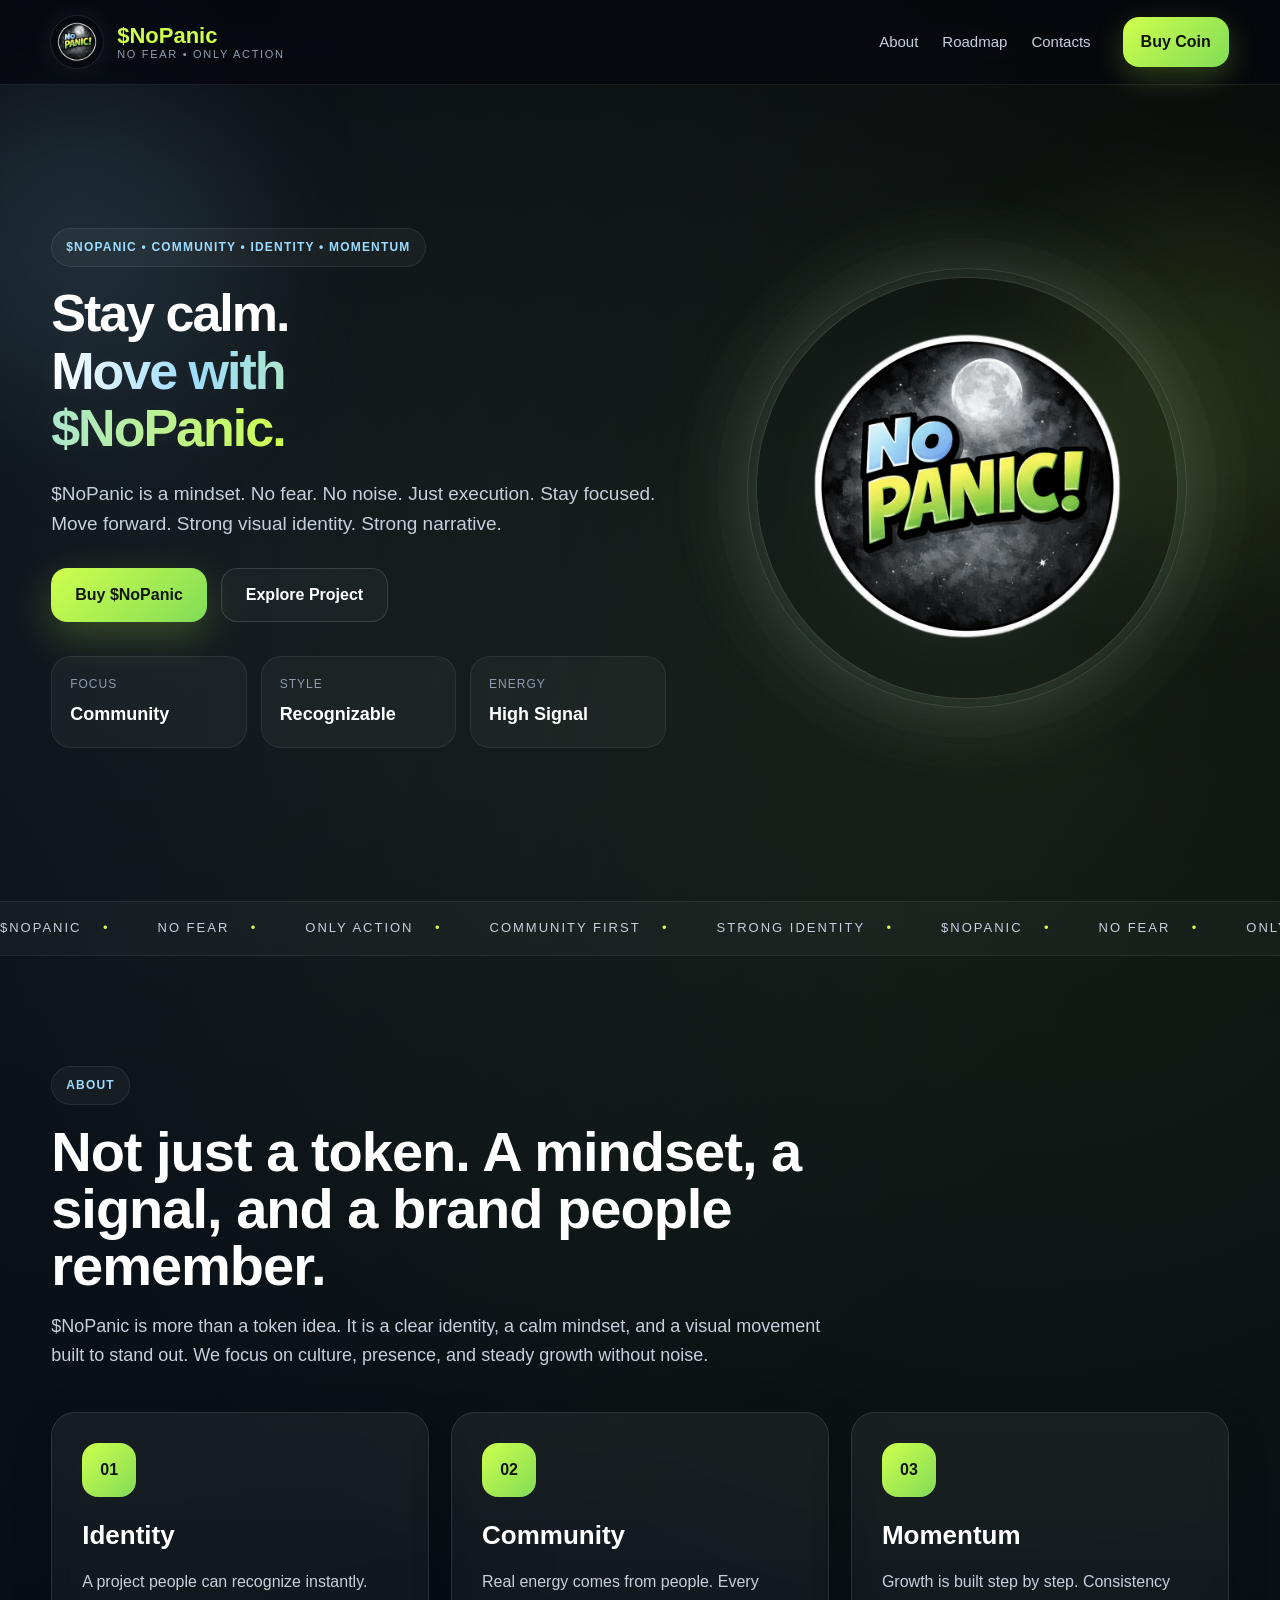
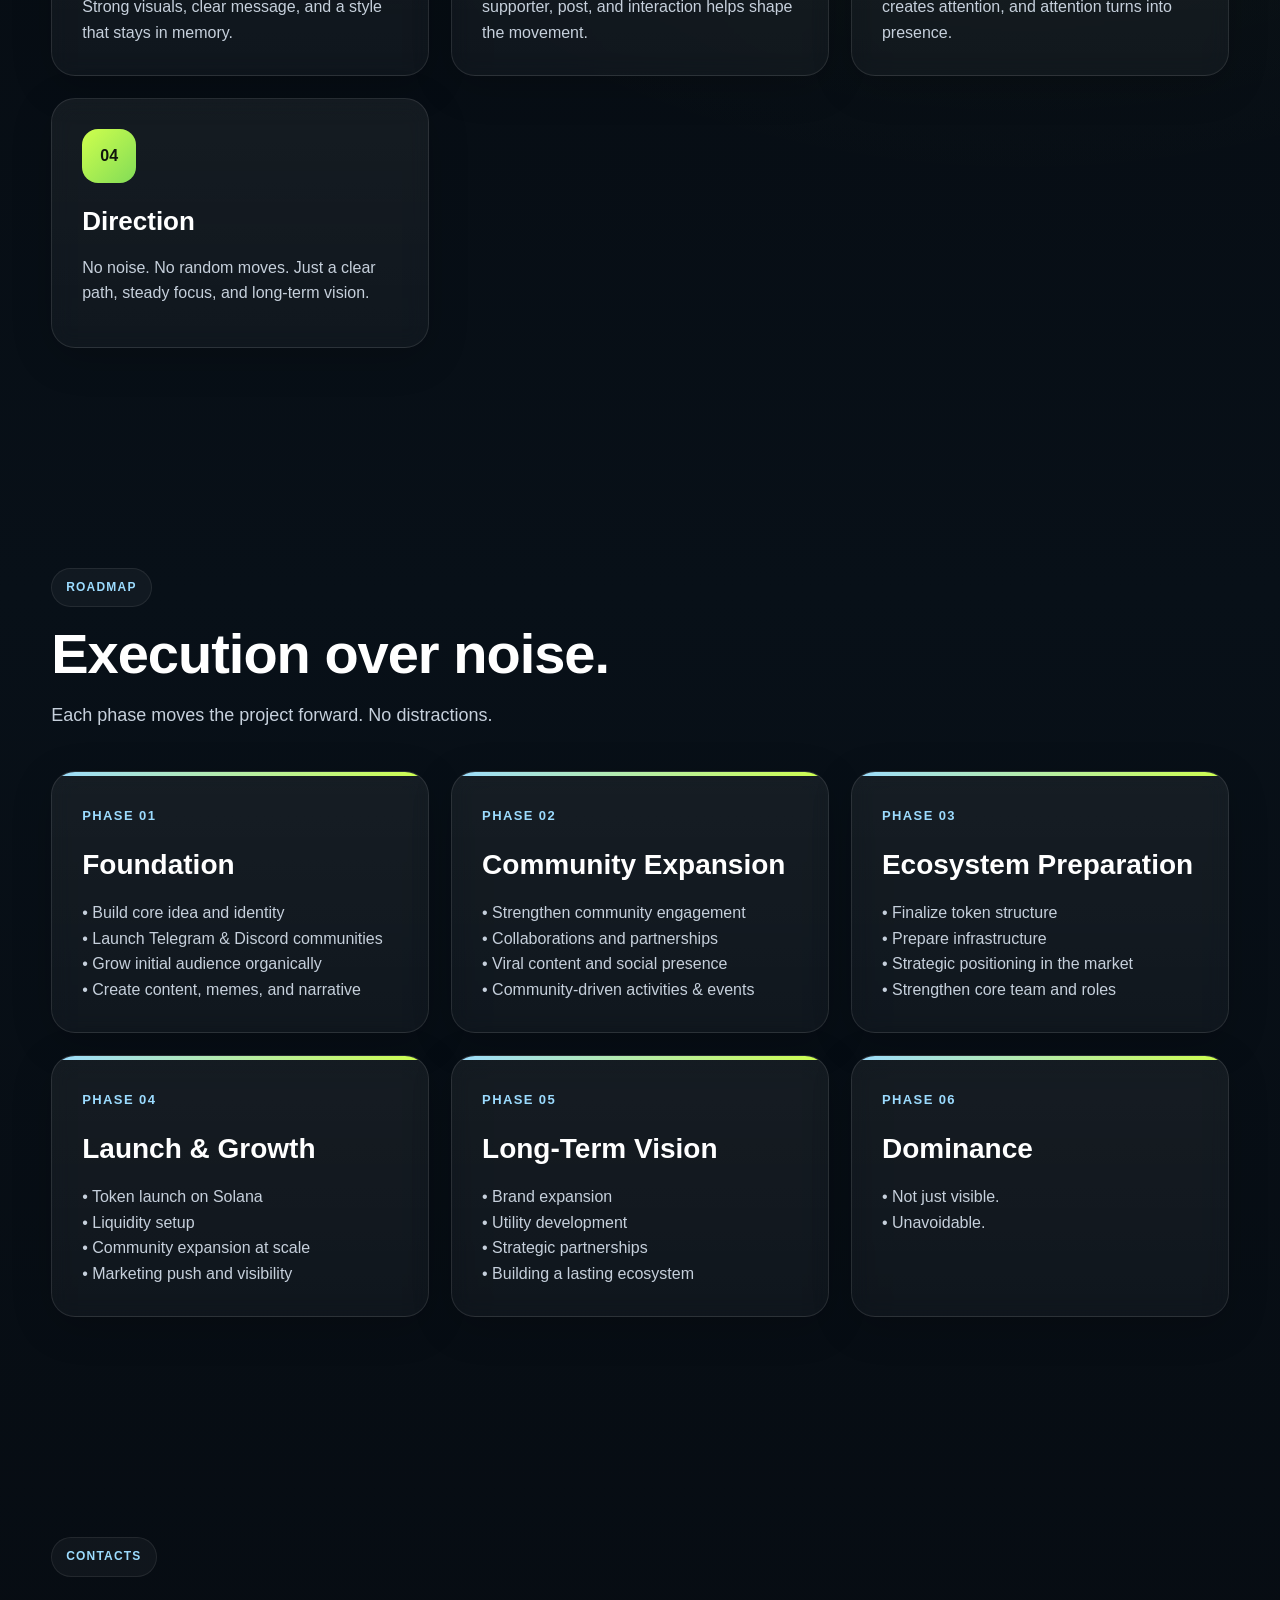
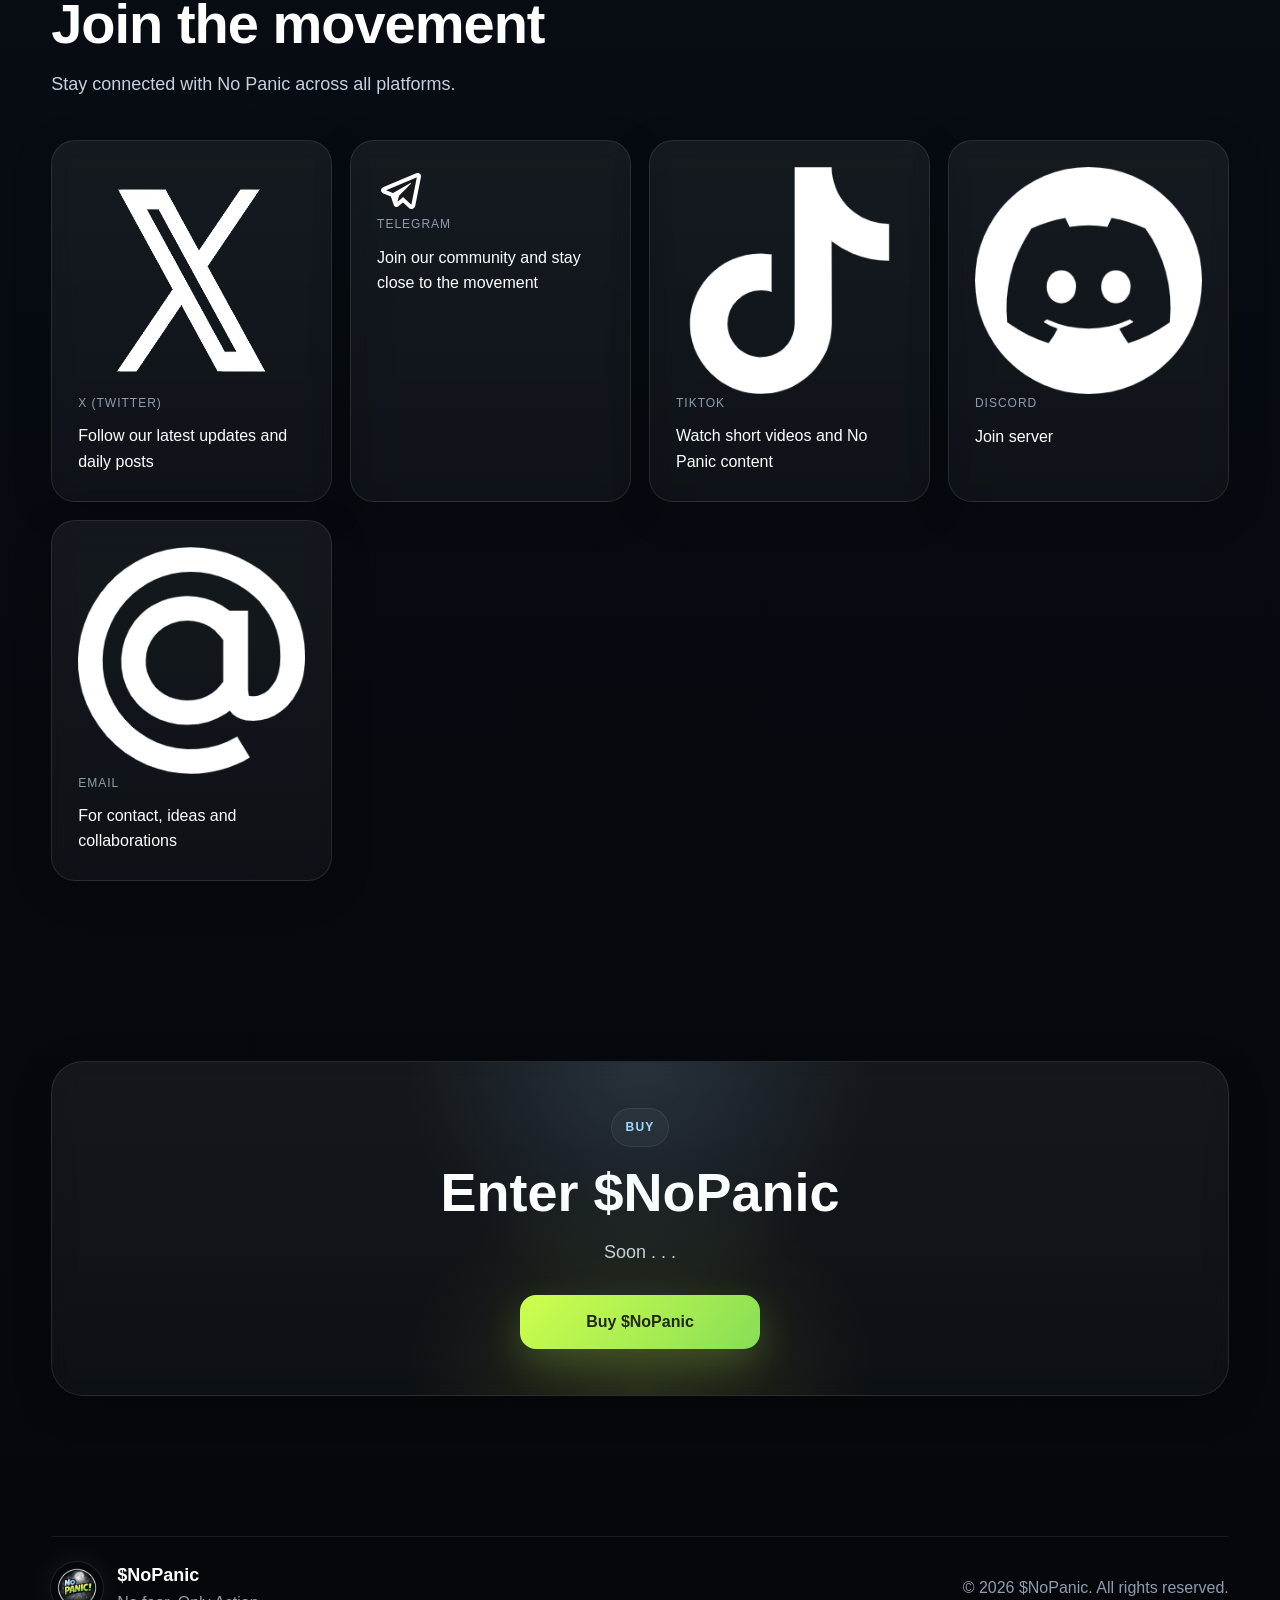
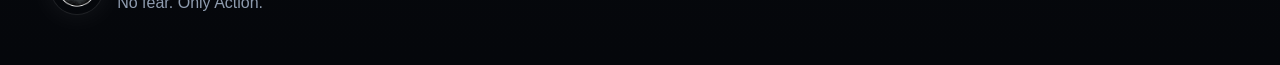
==== index.html @ 7aab335c "Refactor HTML structure and improve formatting" ====
<!doctype html>
<html lang="en">
<head>
    <meta charset="UTF-8" />
    <meta name="viewport" content="width=device-width, initial-scale=1.0" />
    <title>$NoPanic Token</title>
    <link rel="icon" type="image/png" sizes="32x32" href="favicon.png">
    <link rel="stylesheet" href="style.css" />

    <!-- Google tag (gtag.js) -->
<script async src="https://www.googletagmanager.com/gtag/js?id=G-HFJ2ZRGM67"></script>

<script>
    window.dataLayer = window.dataLayer || [];
    function gtag(){dataLayer.push(arguments);}
    gtag('js', new Date());

    gtag('config', 'G-HFJ2ZRGM67');
</script>
    
</head>
<body>
    <div class="bg-orb orb-1"></div>
    <div class="bg-orb orb-2"></div>
    <div class="bg-grid"></div>

    <header class="header">
    <div class="container nav">
        <a href="#" class="brand">
        <img src="logo.png" alt="$NoPanic logo" class="brand-logo" />
        <div class="brand-text">
            <span class="brand-name">$NoPanic</span>
            <span class="brand-sub">NO FEAR • ONLY ACTION</span>
        </div>
        </a>

        <nav class="menu">
        <a href="#about">About</a>
        <!-- <a href="#why">Why</a> -->
        <a href="#roadmap">Roadmap</a>
        <a href="#contacts">Contacts</a>
        </nav>

        <a href="#buy" class="nav-cta">Buy Coin</a>

        <button class="menu-toggle" aria-label="Open menu" id="menuToggle">
        <span></span>
        <span></span>
        </button>
    </div>

    <div class="mobile-menu" id="mobileMenu">
        <a href="#about">About</a>
        <!-- <a href="#why">Why</a> -->
        <a href="#roadmap">Roadmap</a>
        <!-- <a href="#faq">FAQ</a> -->
        <a href="#contacts">Contacts</a>
        <a href="#buy" class="nav-cta mobile-cta">Buy Coin</a>
    </div>
    </header>

    <main>
        <section class="hero">
            <div class="container hero-grid">
            <div class="hero-copy">
                <div class="eyebrow">
                $NoPanic • Community • Identity • Momentum
                </div>

                <h1>
                Stay calm.<br />
                <span
                    >Move with<br />
                    $NoPanic.</span
                >
                </h1>

                <p class="hero-text">
                $NoPanic is a mindset. No fear. No noise. Just execution. Stay
                focused. Move forward. Strong visual identity. Strong narrative.
                </p>

                <div class="hero-actions">
                <a href="#buy" class="btn btn-primary">Buy $NoPanic</a>
                <a href="#about" class="btn btn-secondary">Explore Project</a>
                </div>

                <div class="hero-stats">
                <div class="stat-card">
                    <span class="stat-label">Focus</span>
                    <strong>Community</strong>
                </div>
                <div class="stat-card">
                    <span class="stat-label">Style</span>
                    <strong>Recognizable</strong>
                </div>
                <div class="stat-card">
                    <span class="stat-label">Energy</span>
                    <strong>High Signal</strong>
                </div>
                </div>
            </div>

            <div class="hero-visual">
                <div class="hero-logo-ring"></div>
                <div class="hero-logo-glow"></div>
                <img src="logo.png" alt="$NoPanic logo" class="hero-logo" />
            </div>
            </div>
        </section>

        <section class="ticker-wrap">
            <div class="ticker">
            <span>$NoPanic</span>
            <span>NO FEAR</span>
            <span>ONLY ACTION</span>
            <span>COMMUNITY FIRST</span>
            <span>STRONG IDENTITY</span>
            <span>$NoPanic</span>
            <span>NO FEAR</span>
            <span>ONLY ACTION</span>
            </div>
        </section>

        <section id="about" class="section">
            <div class="container">
            <div class="section-head">
                <span class="section-tag">ABOUT</span>
                <h2>
                Not just a token. A mindset, a signal, and a brand people remember.
                </h2>
                <p>
                $NoPanic is more than a token idea. It is a clear identity, a calm
                mindset, and a visual movement built to stand out. We focus on culture,
                presence, and steady growth without noise.
                </p>
            </div>

            <div class="about-grid">
                <article class="glass-card feature-card">
                <div class="feature-icon">01</div>
                <h3>Identity</h3>
                <p>
                    A project people can recognize instantly. Strong visuals, clear message,
                    and a style that stays in memory.
                </p>
                </article>

                <article class="glass-card feature-card">
                <div class="feature-icon">02</div>
                <h3>Community</h3>
                <p>
                    Real energy comes from people. Every supporter, post, and interaction
                    helps shape the movement.
                </p>
                </article>

                <article class="glass-card feature-card">
                <div class="feature-icon">03</div>
                <h3>Momentum</h3>
                <p>
                    Growth is built step by step. Consistency creates attention, and attention
                    turns into presence.
                </p>
                </article>

                <article class="glass-card feature-card">
                <div class="feature-icon">04</div>
                <h3>Direction</h3>
                <p>
                    No noise. No random moves. Just a clear path, steady focus, and long-term
                    vision.
                </p>
                </article>
            </div>
            </div>
        </section>

        <!-- <section id="why" class="section section-alt">
        <div class="container why-grid">
            <div class="why-copy">
            <span class="section-tag">WHY $NoPanic</span>
            <h2>Built for attention. Designed for growth.</h2>
            <p>
                The best projects feel alive. $NoPanic is built around that idea:
                visual pressure, cultural presence, simple message, strong recall.
            </p>

            <div class="why-list">
                <div class="why-item">
                <span class="why-bullet"></span>
                <div>
                    <h4>Clear visual language</h4>
                    <p>Your logo and colors already create a strong first impression.</p>
                </div>
                </div>

                <div class="why-item">
                <span class="why-bullet"></span>
                <div>
                    <h4>Easy to remember</h4>
                    <p>The name and message are simple, emotional, and highly reusable.</p>
                </div>
                </div>

                <div class="why-item">
                <span class="why-bullet"></span>
                <div>
                    <h4>Built around movement</h4>
                    <p>Content, memes, posts, and community action can all reinforce the same core idea.</p>
                </div>
                </div>
            </div>
            </div> -->

        <!-- <div class="why-panel glass-card">
            <div class="panel-line"></div>
            <h3>Core Message</h3>
            <p class="panel-quote">
                “When others panic, we build.”
            </p>

            <div class="mini-cards">
                <div class="mini-card">
                <span>Brand</span>
                <strong>Strong</strong>
                </div>
                <div class="mini-card">
                <span>Visuals</span>
                <strong>Memorable</strong>
                </div>
                <div class="mini-card">
                <span>Message</span>
                <strong>Simple</strong>
                </div>
                <div class="mini-card">
                <span>Audience</span>
                <strong>Community</strong>
                </div>
            </div>
            </div>
        </div>
        </section> -->

        <section id="roadmap" class="section">
            <div class="container">
            <div class="section-head">
                <span class="section-tag">ROADMAP</span>
                <h2>Execution over noise.</h2>
                <p>Each phase moves the project forward. No distractions.</p>
            </div>

            <div class="timeline">
                <article class="timeline-card glass-card">
                <span class="timeline-step">PHASE 01</span>
                <h3>Foundation</h3>
                <p>
                    • Build core idea and identity <br />
                    • Launch Telegram & Discord communities <br />
                    • Grow initial audience organically <br />
                    • Create content, memes, and narrative <br />
                </p>
                </article>

                <article class="timeline-card glass-card">
                <span class="timeline-step">PHASE 02</span>
                <h3>Community Expansion</h3>
                <p>
                    • Strengthen community engagement <br />
                    • Collaborations and partnerships <br />
                    • Viral content and social presence <br />
                    • Community-driven activities & events <br />
                </p>
                </article>

                <article class="timeline-card glass-card">
                <span class="timeline-step">PHASE 03</span>
                <h3>Ecosystem Preparation</h3>
                <p>
                    • Finalize token structure <br />
                    • Prepare infrastructure <br />
                    • Strategic positioning in the market <br />
                    • Strengthen core team and roles <br />
                </p>
                </article>

                <article class="timeline-card glass-card">
                <span class="timeline-step">PHASE 04</span>
                <h3>Launch & Growth</h3>
                <p>
                    • Token launch on Solana <br />
                    • Liquidity setup <br />
                    • Community expansion at scale <br />
                    • Marketing push and visibility <br />
                </p>
                </article>

                <article class="timeline-card glass-card">
                <span class="timeline-step">PHASE 05</span>
                <h3>Long-Term Vision</h3>
                <p>
                    • Brand expansion <br />
                    • Utility development <br />
                    • Strategic partnerships <br />
                    • Building a lasting ecosystem <br />
                </p>
                </article>

                <article class="timeline-card glass-card">
                <span class="timeline-step">PHASE 06</span>
                <h3>Dominance</h3>
                <p>
                    • Not just visible. <br />
                    • Unavoidable. <br />
                </p>
                </article>
            </div>
            </div>
        </section>

        <section id="contacts" class="section">
            <div class="container">
            <div class="section-head">
                <span class="section-tag">CONTACTS</span>
                <h2>Join the movement</h2>
                <p>Stay connected with No Panic across all platforms.</p>
            </div>

            <div class="contact-grid">
                <a
                href="https://x.com/no_panic_tok"
                target="_blank"
                class="contact-card glass-card"
                >
                <img src="icon-X.png" alt="X" class="img-icon"/>
                <span class="contact-label">X (Twitter)</span>
                <p>Follow our latest updates and daily posts</p>
                </a>

                <a
                href="https://t.me/no_panic_token"
                target="_blank"
                class="contact-card glass-card"
                >
                <img src="icon-TG.png" alt="Telegram" class="img-icon"/>
                <span class="contact-label">Telegram</span>
                <p>Join our community and stay close to the movement</p>
                </a>

                <a
                href="https://www.tiktok.com/@nopanic_token?is_from_webapp=1&sender_device=pc"
                target="_blank"
                class="contact-card glass-card"
                >
                <img src="icon-TikTok.png" alt="TikTok" class="img-icon"/>
                <span class="contact-label">TikTok</span>
                <p>Watch short videos and No Panic content</p>
                </a>

                <a
                href="https://discord.gg/H7ESNC3G"
                target="_blank"
                class="contact-card glass-card"
                >
                <img src="icon-Discord.png" alt="Discord" class="img-icon"/>
                <span class="contact-label">Discord</span>
                <p>Join server</p>
                </a>

                <a
                href="mailto:nopanictoken@gmail.com"
                target="_blank"
                class="contact-card glass-card"
                >
                <img src="icon-Email.png" alt="Email" class="img-icon"/>
                <span class="contact-label">Email</span>
                <p>For contact, ideas and collaborations</p>
                </a>
            </div>
            </div>
        </section>

        <section id="buy" class="section buy-section">
            <div class="container">
            <div class="buy-box glass-card">
                <span class="section-tag">BUY</span>
                <h2>Enter $NoPanic</h2>
                <p>Soon . . .</p>
                <a href="#" class="btn btn-primary buy-big">Buy $NoPanic</a>
            </div>
            </div>
        </section>
    </main>

    <footer class="footer">
    <div class="container footer-inner">
        <div class="footer-brand">
        <img src="logo.png" alt="$NoPanic logo" class="footer-logo" />
        <div>
            <strong>$NoPanic</strong>
            <p>No fear. Only Action.</p>
        </div>
        </div>

        <p class="footer-copy">© 2026 $NoPanic. All rights reserved.</p>
    </div>
    </footer>

    <script>
    const menuToggle = document.getElementById("menuToggle");
    const mobileMenu = document.getElementById("mobileMenu");

    menuToggle.addEventListener("click", () => {
        mobileMenu.classList.toggle("active");
        menuToggle.classList.toggle("active");
    });

    mobileMenu.querySelectorAll("a").forEach((link) => {
        link.addEventListener("click", () => {
        mobileMenu.classList.remove("active");
        menuToggle.classList.remove("active");
        });
    });
    </script>

</body>
</html>
---- style.css ----
:root {
  --bg-main: #05070b;
  --bg-soft: #0b1018;
  --card-bg: rgba(255, 255, 255, 0.05);
  --card-border: rgba(255, 255, 255, 0.1);
  --text-main: #ffffff;
  --text-soft: #c6d0dc;
  --text-muted: #8f9caf;
  --lime: #cfff4d;
  --green: #82dc57;
  --blue: #9cdcff;
  --shadow-lime: rgba(207, 255, 77, 0.22);
  --shadow-blue: rgba(156, 220, 255, 0.18);
  --radius: 24px;
  --radius-lg: 32px;
  --container: 1220px;
}

* {
  margin: 0;
  padding: 0;
  box-sizing: border-box;
}

html {
  scroll-behavior: smooth;
}

body {
  font-family: Arial, sans-serif;
  background:
    radial-gradient(circle at 10% 10%, rgba(156, 220, 255, 0.08), transparent 25%),
    radial-gradient(circle at 80% 15%, rgba(207, 255, 77, 0.08), transparent 25%),
    linear-gradient(180deg, #04060a 0%, #081018 45%, #05070b 100%);
  color: var(--text-main);
  line-height: 1.6;
  overflow-x: hidden;
  position: relative;
}

img {
  display: block;
  max-width: 100%;
}

a {
  text-decoration: none;
  color: inherit;
}

button {
  font: inherit;
}

.container {
  width: min(92%, var(--container));
  margin: 0 auto;
  position: relative;
  z-index: 2;
}

.bg-grid {
  position: fixed;
  inset: 0;
  background-image:
    linear-gradient(rgba(255,255,255,0.03) 1px, transparent 1px),
    linear-gradient(90deg, rgba(255,255,255,0.03) 1px, transparent 1px);
  background-size: 42px 42px;
  mask-image: radial-gradient(circle at center, black 35%, transparent 85%);
  opacity: 0.18;
  pointer-events: none;
  z-index: 0;
}

.bg-orb {
  position: fixed;
  border-radius: 50%;
  filter: blur(70px);
  pointer-events: none;
  z-index: 0;
}

.orb-1 {
  width: 320px;
  height: 320px;
  left: -80px;
  top: 80px;
  background: rgba(156, 220, 255, 0.12);
}

.orb-2 {
  width: 340px;
  height: 340px;
  right: -100px;
  top: 220px;
  background: rgba(207, 255, 77, 0.1);
}

.header {
  position: sticky;
  top: 0;
  z-index: 50;
  backdrop-filter: blur(14px);
  background: rgba(5, 8, 13, 0.72);
  border-bottom: 1px solid rgba(255, 255, 255, 0.08);
}

.nav {
  min-height: 84px;
  display: flex;
  align-items: center;
  gap: 20px;
}

.brand {
  display: flex;
  align-items: center;
  gap: 14px;
  flex-shrink: 0;
}

.brand-logo,
.footer-logo {
  width: 52px;
  height: 52px;
  border-radius: 50%;
  object-fit: cover;
  box-shadow:
    0 0 0 1px rgba(255,255,255,0.08),
    0 0 30px rgba(255,255,255,0.08);
}

.brand-text {
  display: flex;
  flex-direction: column;
  line-height: 1.1;
}

.brand-name {
  font-size: 22px;
  font-weight: 900;
  color: var(--lime);
}

.brand-sub {
  font-size: 11px;
  letter-spacing: 1.7px;
  color: var(--text-muted);
  text-transform: uppercase;
}

.menu {
  display: flex;
  align-items: center;
  gap: 24px;
  margin-left: auto;
}

.menu a {
  color: var(--text-soft);
  font-size: 15px;
  transition: 0.2s ease;
}

.menu a:hover {
  color: var(--lime);
}

.nav-cta,
.btn {
  display: inline-flex;
  align-items: center;
  justify-content: center;
  border-radius: 16px;
  font-weight: 800;
  transition: 0.25s ease;
}

.nav-cta {
  padding: 12px 18px;
  margin-left: 12px;
  background: linear-gradient(135deg, var(--lime), var(--green));
  color: #10130b;
  box-shadow: 0 10px 30px var(--shadow-lime);
}

.nav-cta:hover,
.btn:hover {
  transform: translateY(-2px);
}

.menu-toggle {
  display: none;
  margin-left: auto;
  width: 50px;
  height: 50px;
  border: 1px solid var(--card-border);
  border-radius: 16px;
  background: rgba(255, 255, 255, 0.03);
  cursor: pointer;
  position: relative;
}

.menu-toggle span {
  position: absolute;
  left: 12px;
  width: 24px;
  height: 2px;
  background: #fff;
  transition: 0.25s ease;
}

.menu-toggle span:first-child {
  top: 18px;
}

.menu-toggle span:last-child {
  top: 28px;
}

.menu-toggle.active span:first-child {
  transform: rotate(45deg);
  top: 24px;
}

.menu-toggle.active span:last-child {
  transform: rotate(-45deg);
  top: 24px;
}

.mobile-menu {
  display: none;
  flex-direction: column;
  gap: 14px;
  padding: 0 4% 20px;
}

.mobile-menu a {
  color: var(--text-soft);
}

.mobile-menu.active {
  display: flex;
}

.mobile-cta {
  margin-top: 6px;
  width: 100%;
}

.hero {
  padding: 30px 0 40px;
  min-height: calc(100vh - 84px);
  display: flex;
  align-items: center;
}

.hero-grid {
  display: grid;
  grid-template-columns: 1.08fr 0.92fr;
  gap: 40px;
  align-items: center;
}

.eyebrow,
.section-tag {
  display: inline-flex;
  align-items: center;
  gap: 10px;
  padding: 9px 14px;
  border-radius: 999px;
  border: 1px solid rgba(255,255,255,0.08);
  background: rgba(255,255,255,0.04);
  color: var(--blue);
  font-size: 12px;
  font-weight: 800;
  letter-spacing: 1.2px;
  text-transform: uppercase;
}


.hero-copy h1 {
  margin-top: 18px;
  font-size: clamp(36px, 8vw, 52px);
  line-height: 1.1;
  letter-spacing: -2px;
  font-weight: 900;
}

.hero-copy h1 span {
  background: linear-gradient(90deg, #ffffff 0%, var(--blue) 30%, var(--lime) 100%);
  -webkit-background-clip: text;
  -webkit-text-fill-color: transparent;
  text-shadow: 0 0 24px rgba(255,255,255,0.05);
}

.hero-text {
  margin-top: 22px;
  max-width: 650px;
  font-size: 19px;
  color: var(--text-soft);
}

.hero-actions {
  display: flex;
  flex-wrap: wrap;
  gap: 14px;
  margin-top: 28px;
}

.btn {
  min-height: 54px;
  padding: 0 24px;
}

.btn-primary {
  background: linear-gradient(135deg, var(--lime), var(--green));
  color: #12160d;
  box-shadow: 0 14px 40px var(--shadow-lime);
}

.btn-secondary {
  color: #fff;
  border: 1px solid rgba(255,255,255,0.14);
  background: rgba(255,255,255,0.03);
}

.btn-secondary:hover {
  border-color: rgba(207, 255, 77, 0.45);
  color: var(--lime);
}

.hero-stats {
  margin-top: 34px;
  display: grid;
  grid-template-columns: repeat(3, minmax(0, 1fr));
  gap: 14px;
  max-width: 700px;
}

.stat-card {
  padding: 18px;
  border-radius: 20px;
  background: rgba(255,255,255,0.04);
  border: 1px solid rgba(255,255,255,0.07);
}

.stat-label {
  display: block;
  font-size: 12px;
  color: var(--text-muted);
  text-transform: uppercase;
  letter-spacing: 1px;
  margin-bottom: 6px;
}

.stat-card strong {
  font-size: 18px;
  color: #fff;
}

.hero-visual {
  position: relative;
  min-height: 420px;
  display: flex;
  align-items: center;
  justify-content: center;
}

.hero-logo-ring,
.hero-logo-glow {
  position: absolute;
  border-radius: 50%;
}

.hero-logo-ring {
  width: 440px;
  height: 440px;
  border: 1px solid rgba(255,255,255,0.12);
  box-shadow:
    0 0 0 30px rgba(255,255,255,0.015),
    0 0 0 60px rgba(255,255,255,0.01);
}

.hero-logo-glow {
  width: 360px;
  height: 360px;
  background:
    radial-gradient(circle, rgba(207,255,77,0.17) 0%, rgba(156,220,255,0.10) 35%, rgba(255,255,255,0.02) 60%, transparent 72%);
  filter: blur(18px);
}

.hero-logo {
  position: relative;
  z-index: 2;
  width: min(88%, 420px);
  border-radius: 50%;
  box-shadow:
    0 0 0 1px rgba(255,255,255,0.08),
    0 0 50px rgba(255,255,255,0.08),
    0 0 100px rgba(156,220,255,0.10),
    0 0 140px rgba(207,255,77,0.08);
}

.ticker-wrap {
  overflow: hidden;
  border-top: 1px solid rgba(255,255,255,0.06);
  border-bottom: 1px solid rgba(255,255,255,0.06);
  background: rgba(255,255,255,0.03);
}

.ticker {
  display: flex;
  gap: 38px;
  min-width: max-content;
  padding: 16px 0;
  color: var(--text-soft);
  text-transform: uppercase;
  letter-spacing: 2px;
  font-size: 13px;
  animation: tickerMove 22s linear infinite;
}

.ticker span {
  position: relative;
  padding-right: 38px;
}

.ticker span::after {
  content: "•";
  position: absolute;
  right: 10px;
  color: var(--lime);
}

@keyframes tickerMove {
  from {
    transform: translateX(0);
  }
  to {
    transform: translateX(-40%);
  }
}

.section {
  padding: 110px 0;
  position: relative;
}

.section-alt {
  background: linear-gradient(180deg, rgba(255,255,255,0.02), rgba(255,255,255,0.01));
}

.section-head {
  max-width: 780px;
  margin-bottom: 42px;
}

.section-head h2 {
  margin-top: 18px;
  font-size: clamp(34px, 5vw, 56px);
  line-height: 1.02;
  letter-spacing: -1px;
}

.section-head p {
  margin-top: 18px;
  color: var(--text-soft);
  font-size: 18px;
}

.glass-card {
  background: linear-gradient(180deg, rgba(255,255,255,0.06), rgba(255,255,255,0.035));
  border: 1px solid var(--card-border);
  border-radius: var(--radius);
  backdrop-filter: blur(10px);
  box-shadow: 0 10px 40px rgba(0,0,0,0.18);
}

.about-grid {
  display: grid;
  grid-template-columns: repeat(3, 1fr);
  gap: 22px;
}

.feature-card {
  padding: 30px;
  min-height: 250px;
  transition: 0.25s ease;
}

.feature-card:hover,
.timeline-card:hover,
.contact-card:hover,
.faq-item:hover,
.why-panel:hover {
  transform: translateY(-5px);
  border-color: rgba(207,255,77,0.22);
}

.feature-icon {
  width: 54px;
  height: 54px;
  border-radius: 16px;
  display: inline-flex;
  align-items: center;
  justify-content: center;
  margin-bottom: 18px;
  font-weight: 900;
  color: #11160d;
  background: linear-gradient(135deg, var(--lime), var(--green));
}

.feature-card h3 {
  font-size: 26px;
  margin-bottom: 12px;
}

.feature-card p {
  color: var(--text-soft);
}

.why-grid {
  display: grid;
  grid-template-columns: 1.1fr 0.9fr;
  gap: 24px;
  align-items: stretch;
}

.why-copy h2 {
  margin-top: 18px;
  font-size: clamp(34px, 5vw, 56px);
  line-height: 1.02;
  letter-spacing: -1px;
}

.why-copy > p {
  margin-top: 18px;
  font-size: 18px;
  color: var(--text-soft);
  max-width: 720px;
}

.why-list {
  margin-top: 30px;
  display: grid;
  gap: 22px;
}

.why-item {
  display: flex;
  gap: 14px;
  align-items: flex-start;
}

.why-bullet {
  width: 12px;
  height: 12px;
  flex-shrink: 0;
  margin-top: 8px;
  border-radius: 50%;
  background: linear-gradient(135deg, var(--blue), var(--lime));
  box-shadow: 0 0 18px rgba(207,255,77,0.35);
}

.why-item h4 {
  font-size: 22px;
  margin-bottom: 6px;
}

.why-item p {
  color: var(--text-soft);
}

.why-panel {
  padding: 30px;
  position: relative;
  overflow: hidden;
}

.panel-line {
  position: absolute;
  inset: 0 auto 0 0;
  width: 4px;
  background: linear-gradient(180deg, var(--blue), var(--lime));
}

.why-panel h3 {
  font-size: 24px;
  margin-bottom: 16px;
}

.panel-quote {
  font-size: 30px;
  line-height: 1.1;
  font-weight: 900;
  margin-bottom: 28px;
}

.mini-cards {
  display: grid;
  grid-template-columns: repeat(2, 1fr);
  gap: 14px;
}

.mini-card {
  padding: 18px;
  border-radius: 18px;
  background: rgba(255,255,255,0.04);
  border: 1px solid rgba(255,255,255,0.06);
}

.mini-card span {
  display: block;
  color: var(--text-muted);
  font-size: 13px;
  margin-bottom: 4px;
}

.mini-card strong {
  font-size: 20px;
}

.timeline {
  display: grid;
  grid-template-columns: repeat(3, 1fr);
  gap: 22px;
}

.timeline-card {
  padding: 30px;
  position: relative;
  overflow: hidden;
}

.timeline-card::before {
  content: "";
  position: absolute;
  inset: 0 0 auto 0;
  height: 4px;
  background: linear-gradient(90deg, var(--blue), var(--lime));
}

.timeline-step {
  display: inline-block;
  margin-bottom: 16px;
  color: var(--blue);
  font-size: 13px;
  font-weight: 800;
  letter-spacing: 1.4px;
}

.timeline-card h3 {
  font-size: 28px;
  margin-bottom: 12px;
}

.timeline-card p {
  color: var(--text-soft);
}

.faq-grid {
  display: grid;
  gap: 16px;
}

.faq-item {
  padding: 0;
  overflow: hidden;
}

.faq-item summary {
  list-style: none;
  cursor: pointer;
  padding: 24px 28px;
  font-size: 20px;
  font-weight: 800;
  position: relative;
}

.faq-item summary::-webkit-details-marker {
  display: none;
}

.faq-item summary::after {
  content: "+";
  position: absolute;
  right: 28px;
  top: 50%;
  transform: translateY(-50%);
  color: var(--lime);
  font-size: 28px;
  font-weight: 400;
}

.faq-item[open] summary::after {
  content: "–";
}

.faq-item p {
  padding: 0 28px 24px;
  color: var(--text-soft);
}

.contact-grid {
  display: grid;
  grid-template-columns: repeat(4, 1fr);
  gap: 18px;
}

.contact-card {
  padding: 26px;
  min-height: 150px;
  transition: 0.25s ease;
}

.contact-label {
  display: block;
  color: var(--text-muted);
  margin-bottom: 10px;
  text-transform: uppercase;
  letter-spacing: 1px;
  font-size: 12px;
}

.contact-card strong {
  font-size: 24px;
  line-height: 1.2;
}

.buy-section {
  padding-top: 70px;
}

.buy-box {
  padding: 46px 30px;
  text-align: center;
  border-radius: var(--radius-lg);
  position: relative;
  overflow: hidden;
}

.buy-box::before {
  content: "";
  position: absolute;
  inset: 0;
  background:
    radial-gradient(circle at top, rgba(156,220,255,0.14), transparent 35%),
    radial-gradient(circle at bottom, rgba(207,255,77,0.12), transparent 35%);
  pointer-events: none;
}

.buy-box h2 {
  margin-top: 18px;
  font-size: clamp(34px, 5vw, 54px);
  line-height: 1.02;
}

.buy-box p {
  max-width: 700px;
  margin: 18px auto 0;
  font-size: 18px;
  color: var(--text-soft);
}

.buy-big {
  margin-top: 28px;
  min-width: 240px;
}

.footer {
  padding: 30px 0 50px;
}

.footer-inner {
  display: flex;
  align-items: center;
  justify-content: space-between;
  gap: 20px;
  padding-top: 24px;
  border-top: 1px solid rgba(255,255,255,0.08);
}

.footer-brand {
  display: flex;
  align-items: center;
  gap: 14px;
}

.footer-brand strong {
  display: block;
  font-size: 18px;
}

.footer-brand p,
.footer-copy {
  color: var(--text-muted);
}

@media (max-width: 1120px) {
  .hero-grid,
  .why-grid,
  .about-grid,
  .timeline,
  .contact-grid {
    grid-template-columns: 1fr 1fr;
  }

  .hero-grid {
    align-items: start;
  }

  .hero-visual {
    min-height: 420px;
  }

  .hero-logo-ring {
    width: 360px;
    height: 360px;
  }

  .hero-logo-glow {
    width: 300px;
    height: 300px;
  }
}

@media (max-width: 820px) {
  .menu,
  .nav-cta {
    display: none;
  }

  .menu-toggle {
    display: inline-block;
  }

  .hero {
    min-height: auto;
    padding-top: 44px;
  }

  .hero-grid,
  .why-grid,
  .about-grid,
  .timeline,
  .contact-grid,
  .hero-stats {
    grid-template-columns: 1fr;
  }

  .hero-copy {
    order: 2;
  }

  .hero-visual {
    order: 1;
    min-height: 320px;
  }

  .hero-logo-ring {
    width: 300px;
    height: 300px;
  }

  .hero-logo-glow {
    width: 240px;
    height: 240px;
  }

  .section {
    padding: 90px 0;
  }

  .footer-inner {
    flex-direction: column;
    align-items: flex-start;
  }
}

@media (max-width: 560px) {
  .nav {
    min-height: 76px;
  }

  .brand-name {
    font-size: 20px;
  }

  .brand-sub {
    font-size: 10px;
  }

  .brand-logo,
  .footer-logo {
    width: 46px;
    height: 46px;
  }

  .hero-copy h1 {
    letter-spacing: -1px;
  }

  .hero-text,
  .section-head p,
  .why-copy > p,
  .buy-box p {
    font-size: 16px;
  }

  .btn,
  .buy-big {
    width: 100%;
  }

  .hero-actions {
    flex-direction: column;
  }

  .feature-card,
  .timeline-card,
  .contact-card,
  .why-panel,
  .buy-box {
    padding: 24px 20px;
  }

  .faq-item summary,
  .faq-item p {
    padding-left: 20px;
    padding-right: 20px;
  }
}
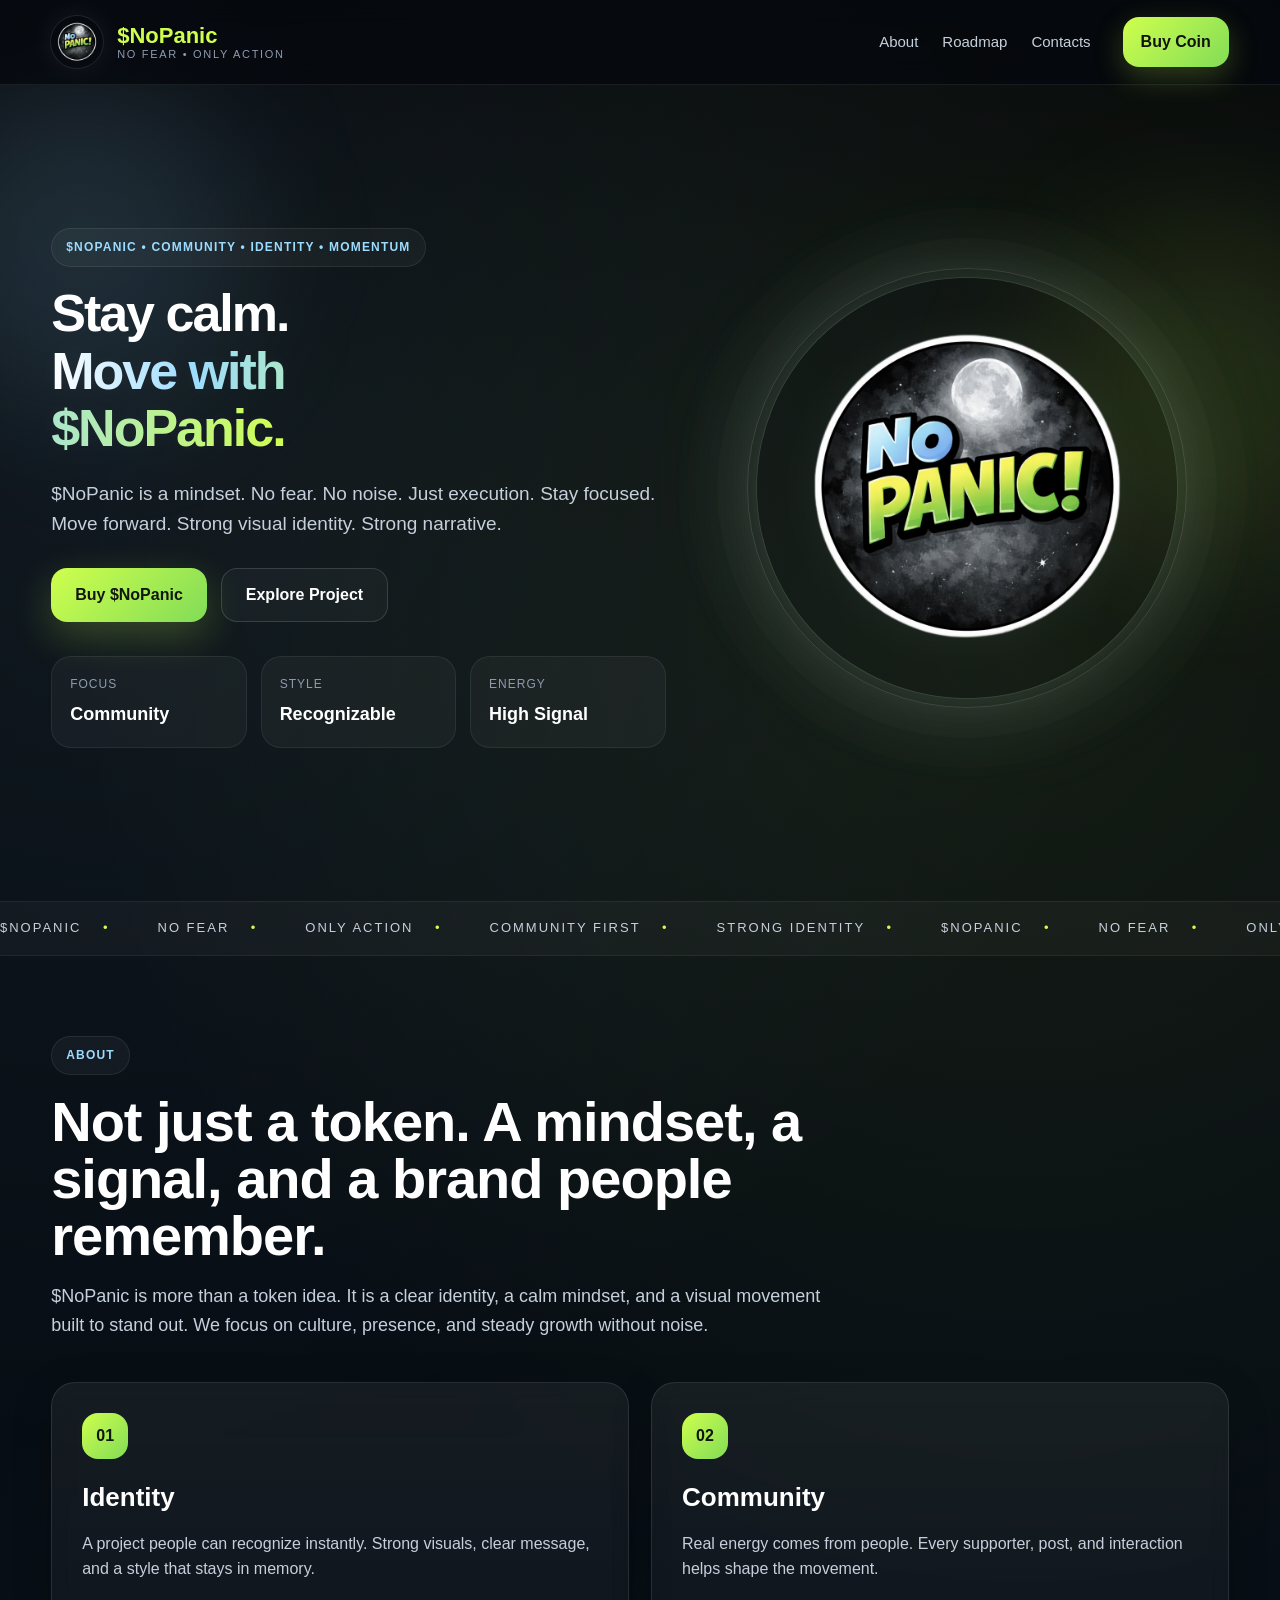
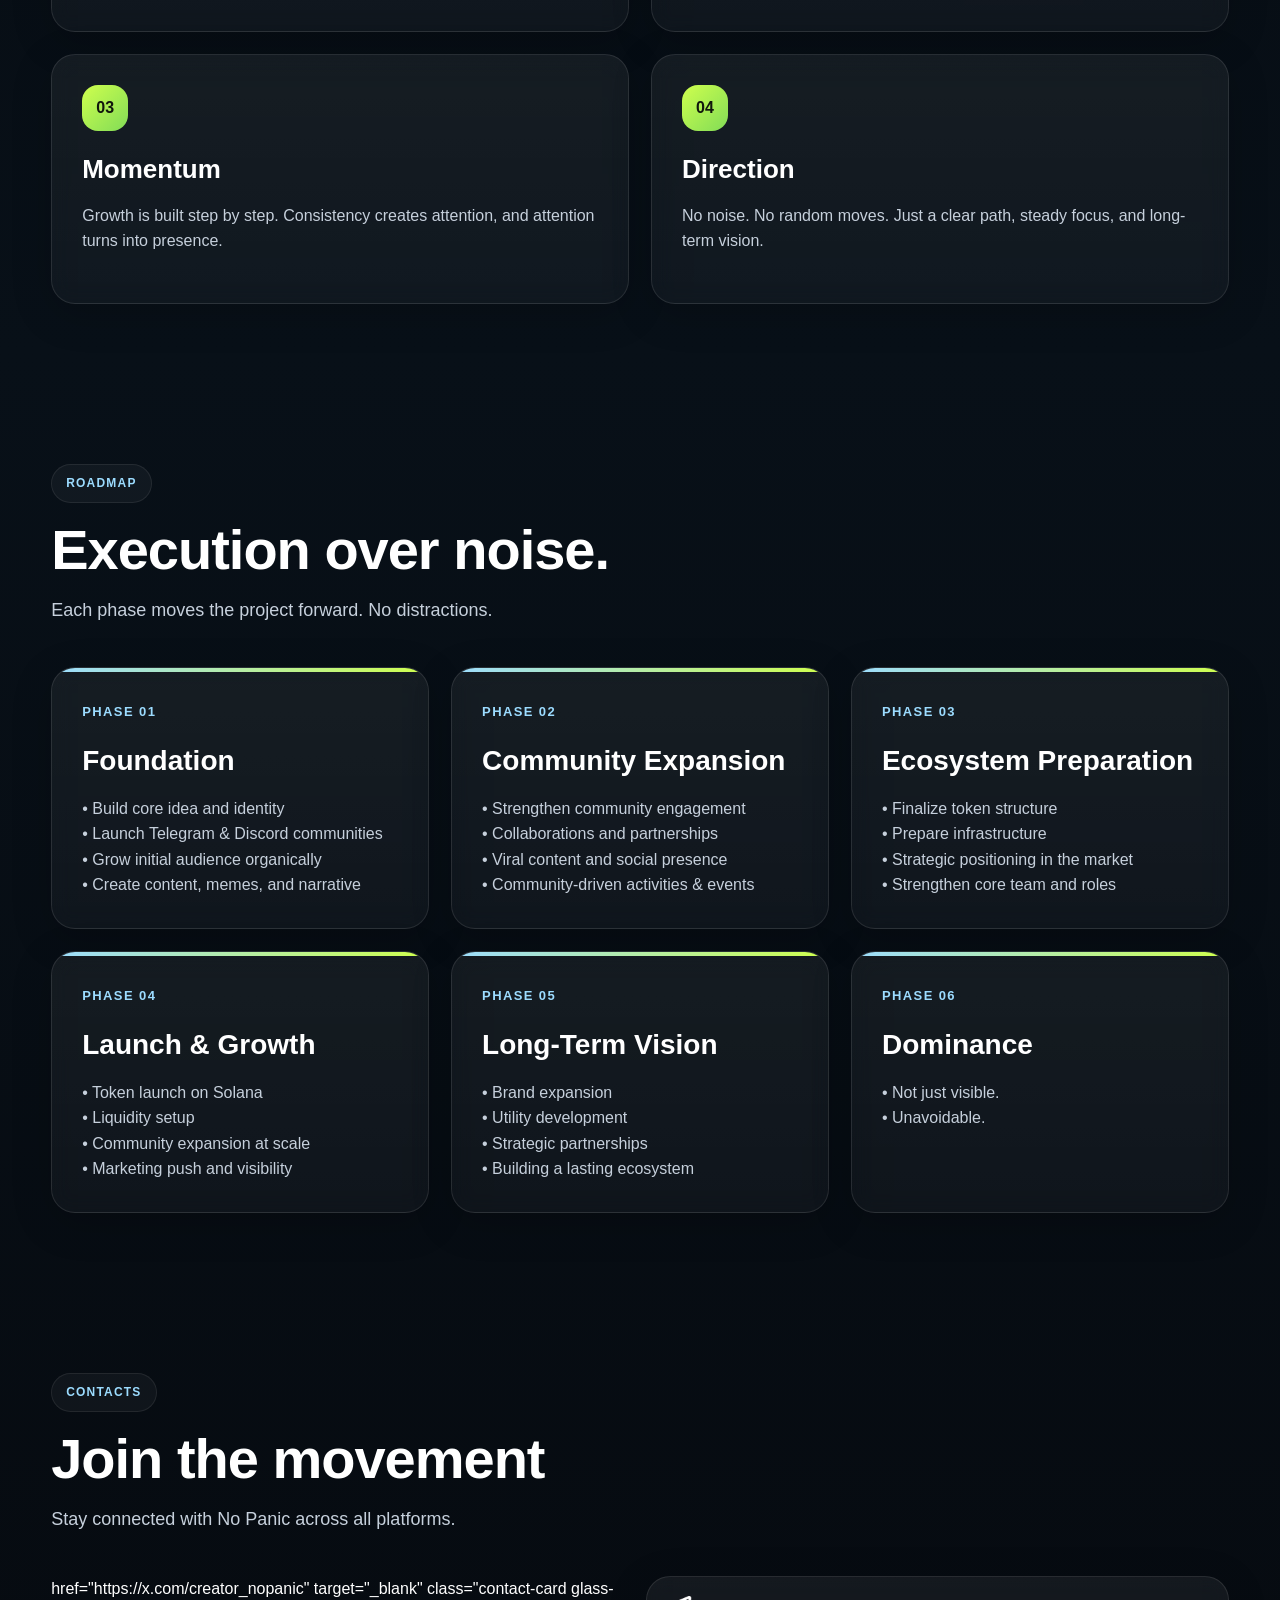
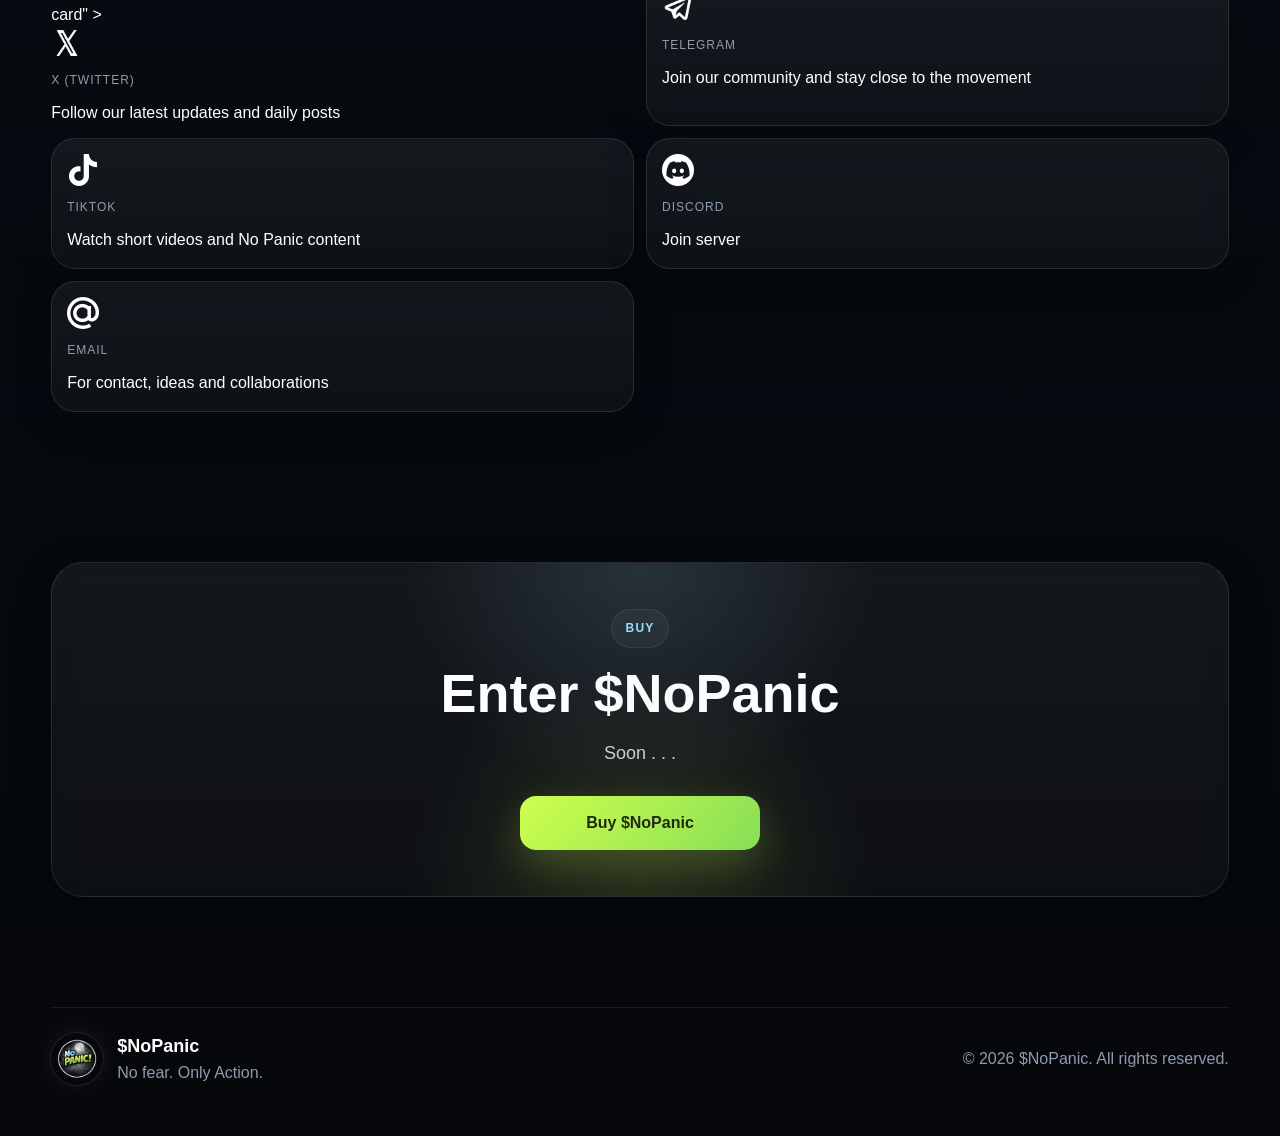
==== commit 623a0010: "Update contact link to new URL" ====
--- a/index.html
+++ b/index.html
@@ -328,7 +328,8 @@
 
             <div class="contact-grid">
                 <a
-                href="https://x.com/no_panic_tok"
+                <!-- href="https://x.com/no_panic_tok" -->
+                href="https://x.com/creator_nopanic"
                 target="_blank"
                 class="contact-card glass-card"
                 >
--- a/style.css
+++ b/style.css
@@ -443,7 +443,7 @@
 }
 
 .section {
-  padding: 110px 0;
+  padding: 80px 0;
   position: relative;
 }
 
@@ -479,7 +479,7 @@
 
 .about-grid {
   display: grid;
-  grid-template-columns: repeat(3, 1fr);
+  grid-template-columns: repeat(2, 1fr);
   gap: 22px;
 }
 
@@ -499,8 +499,8 @@
 }
 
 .feature-icon {
-  width: 54px;
-  height: 54px;
+  width: 46px;
+  height: 46px;
   border-radius: 16px;
   display: inline-flex;
   align-items: center;
@@ -704,13 +704,13 @@
 
 .contact-grid {
   display: grid;
-  grid-template-columns: repeat(4, 1fr);
-  gap: 18px;
+  grid-template-columns: repeat(2, 1fr);
+  gap: 12px;
 }
 
 .contact-card {
-  padding: 26px;
-  min-height: 150px;
+  padding: 15px;
+  min-height: 80px;
   transition: 0.25s ease;
 }
 
@@ -721,6 +721,12 @@
   text-transform: uppercase;
   letter-spacing: 1px;
   font-size: 12px;
+}
+
+.img-icon {
+  width: 32px;
+  height: 32px;
+  margin-bottom: 12px;
 }
 
 .contact-card strong {
@@ -844,9 +850,14 @@
   .why-grid,
   .about-grid,
   .timeline,
-  .contact-grid,
+  /* .contact-grid, */
   .hero-stats {
     grid-template-columns: 1fr;
+  }
+
+  .contact-grid {
+    grid-template-columns: repeat(2, 1fr);
+    gap: 12px;
   }
 
   .hero-copy {
@@ -869,7 +880,7 @@
   }
 
   .section {
-    padding: 90px 0;
+    padding: 50px 0;
   }
 
   .footer-inner {
@@ -895,6 +906,22 @@
   .footer-logo {
     width: 46px;
     height: 46px;
+  }
+
+  .hero {
+    padding: 24px 0 20px;
+  }
+
+  .hero-stats {
+    gap: 10px;
+  }
+
+  .stat-card {
+    padding: 14px;
+  }
+
+  .hero-logo {
+    width: min(80%, 280px);
   }
 
   .hero-copy h1 {
@@ -919,10 +946,14 @@
 
   .feature-card,
   .timeline-card,
-  .contact-card,
+  /* .contact-card, */
   .why-panel,
   .buy-box {
     padding: 24px 20px;
+  }
+
+  .contact-grid {
+    grid-template-columns: 1fr;
   }
 
   .faq-item summary,
@@ -930,4 +961,4 @@
     padding-left: 20px;
     padding-right: 20px;
   }
-}+}
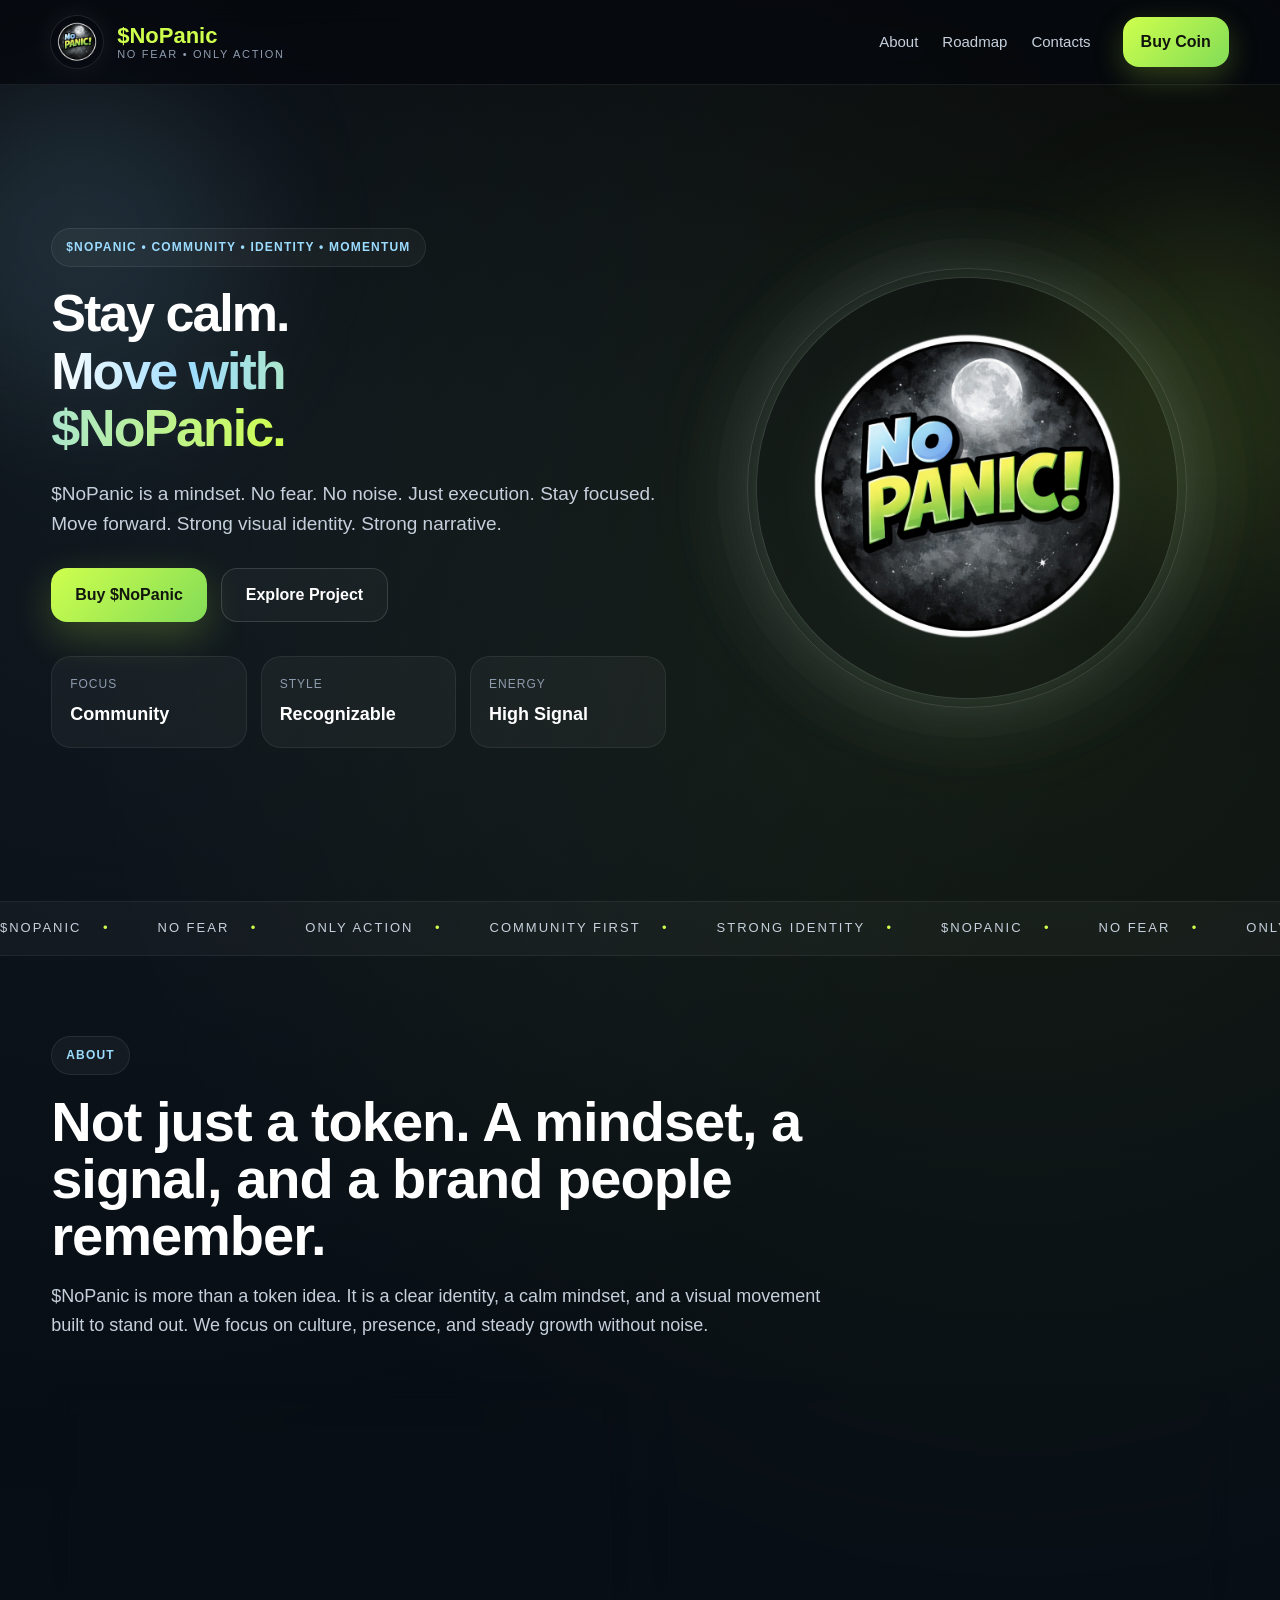
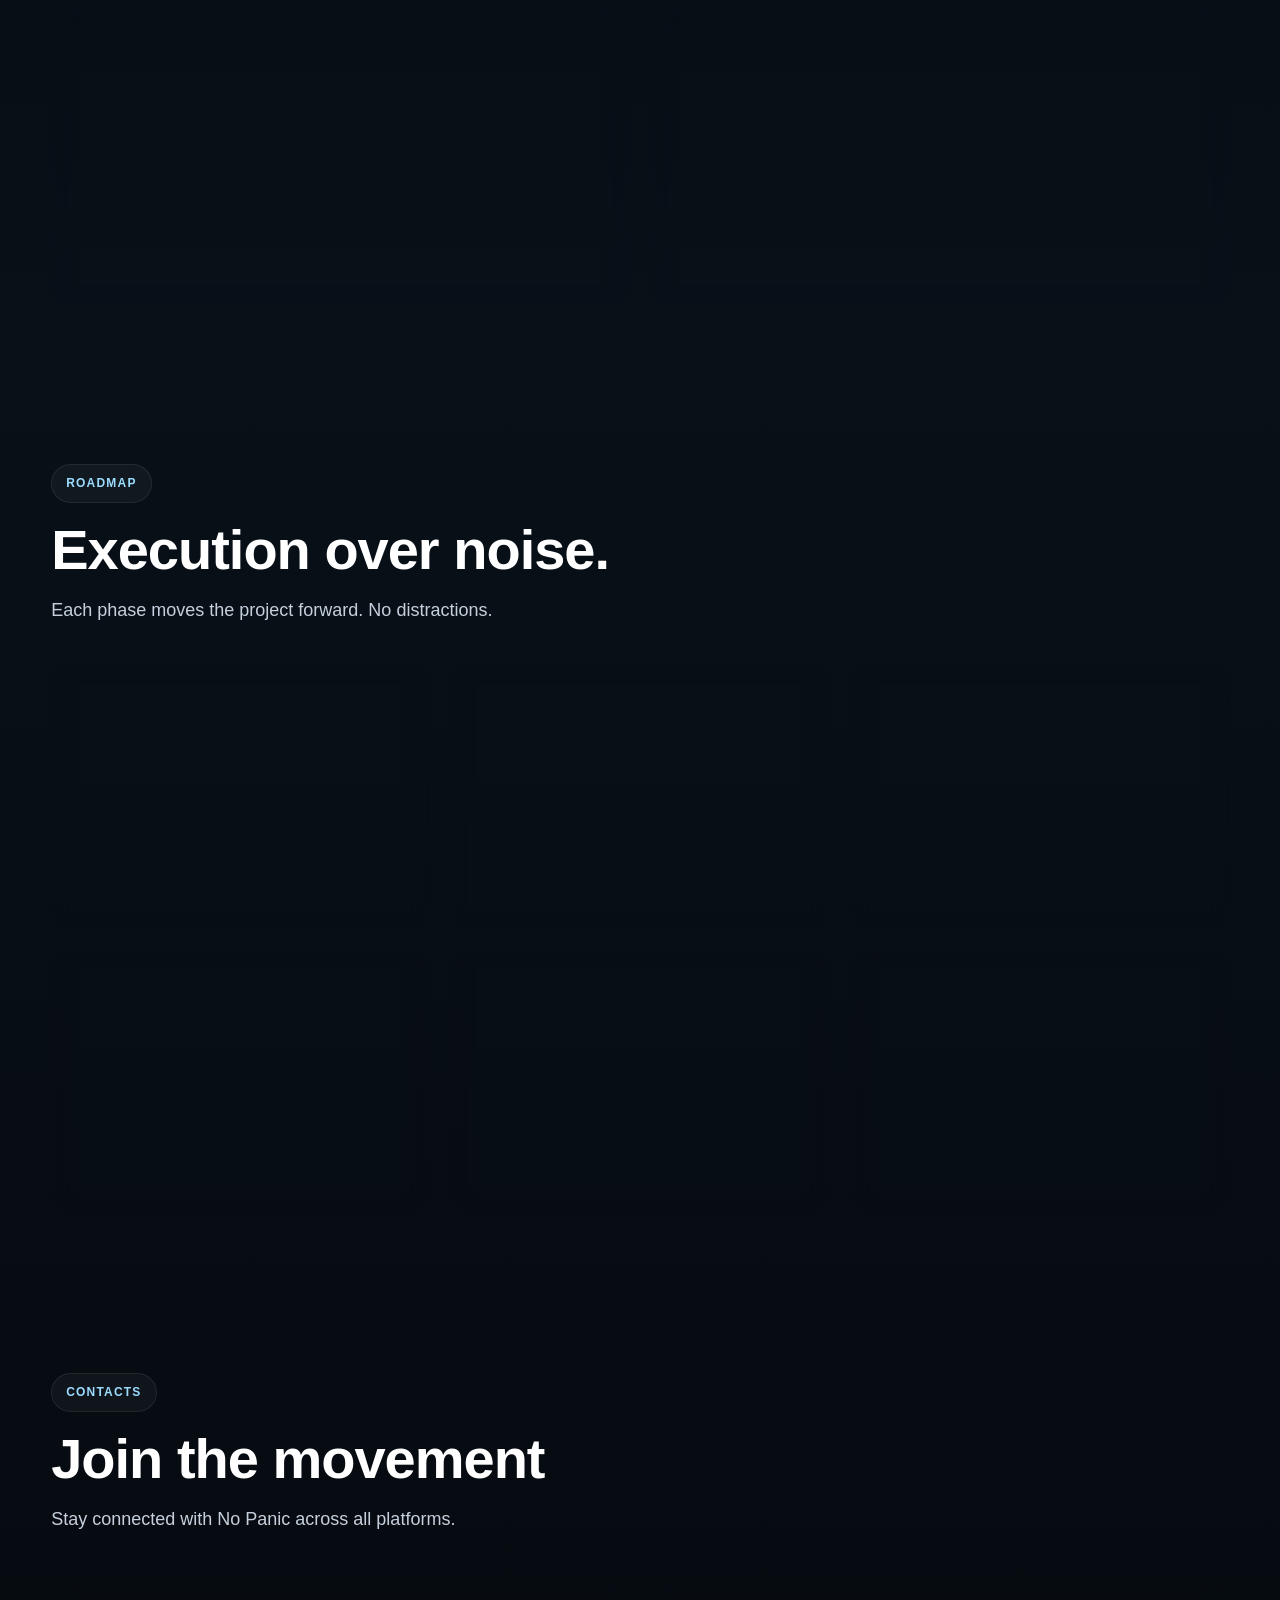
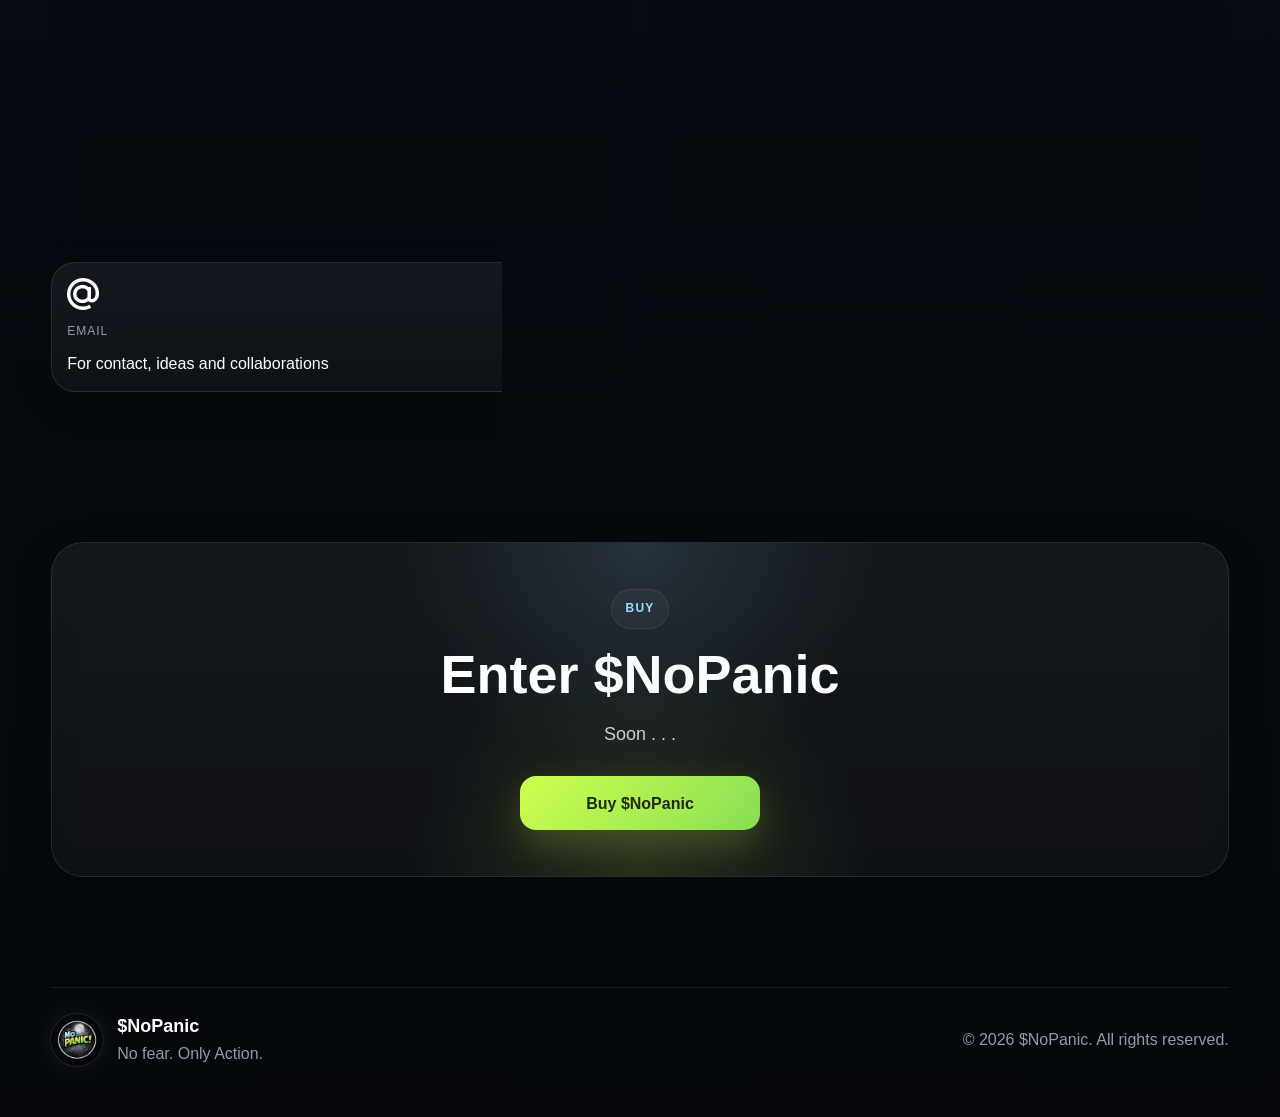
==== commit ec3d169b: "Clean up index.html by removing commented link Removed commented-out href for no_panic_tok link." ====
--- a/index.html
+++ b/index.html
@@ -328,7 +328,6 @@
 
             <div class="contact-grid">
                 <a
-                <!-- href="https://x.com/no_panic_tok" -->
                 href="https://x.com/creator_nopanic"
                 target="_blank"
                 class="contact-card glass-card"
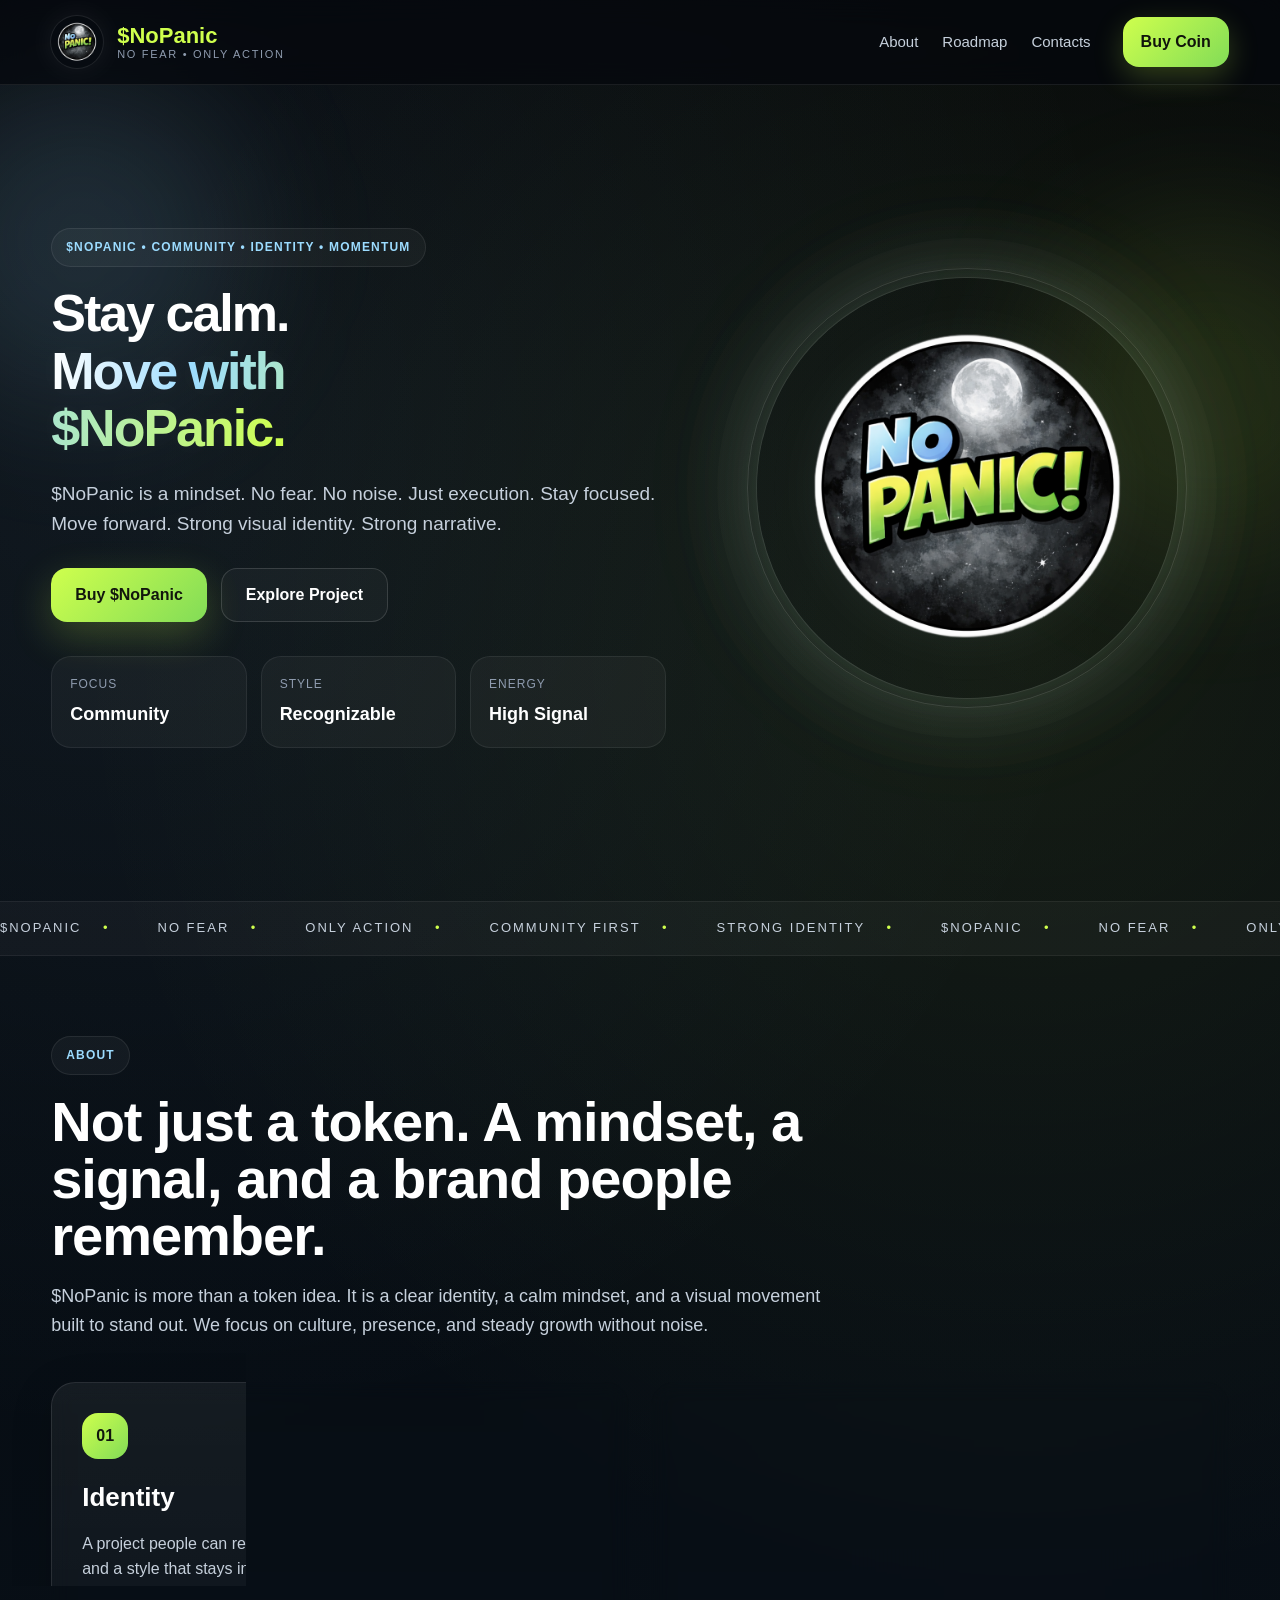
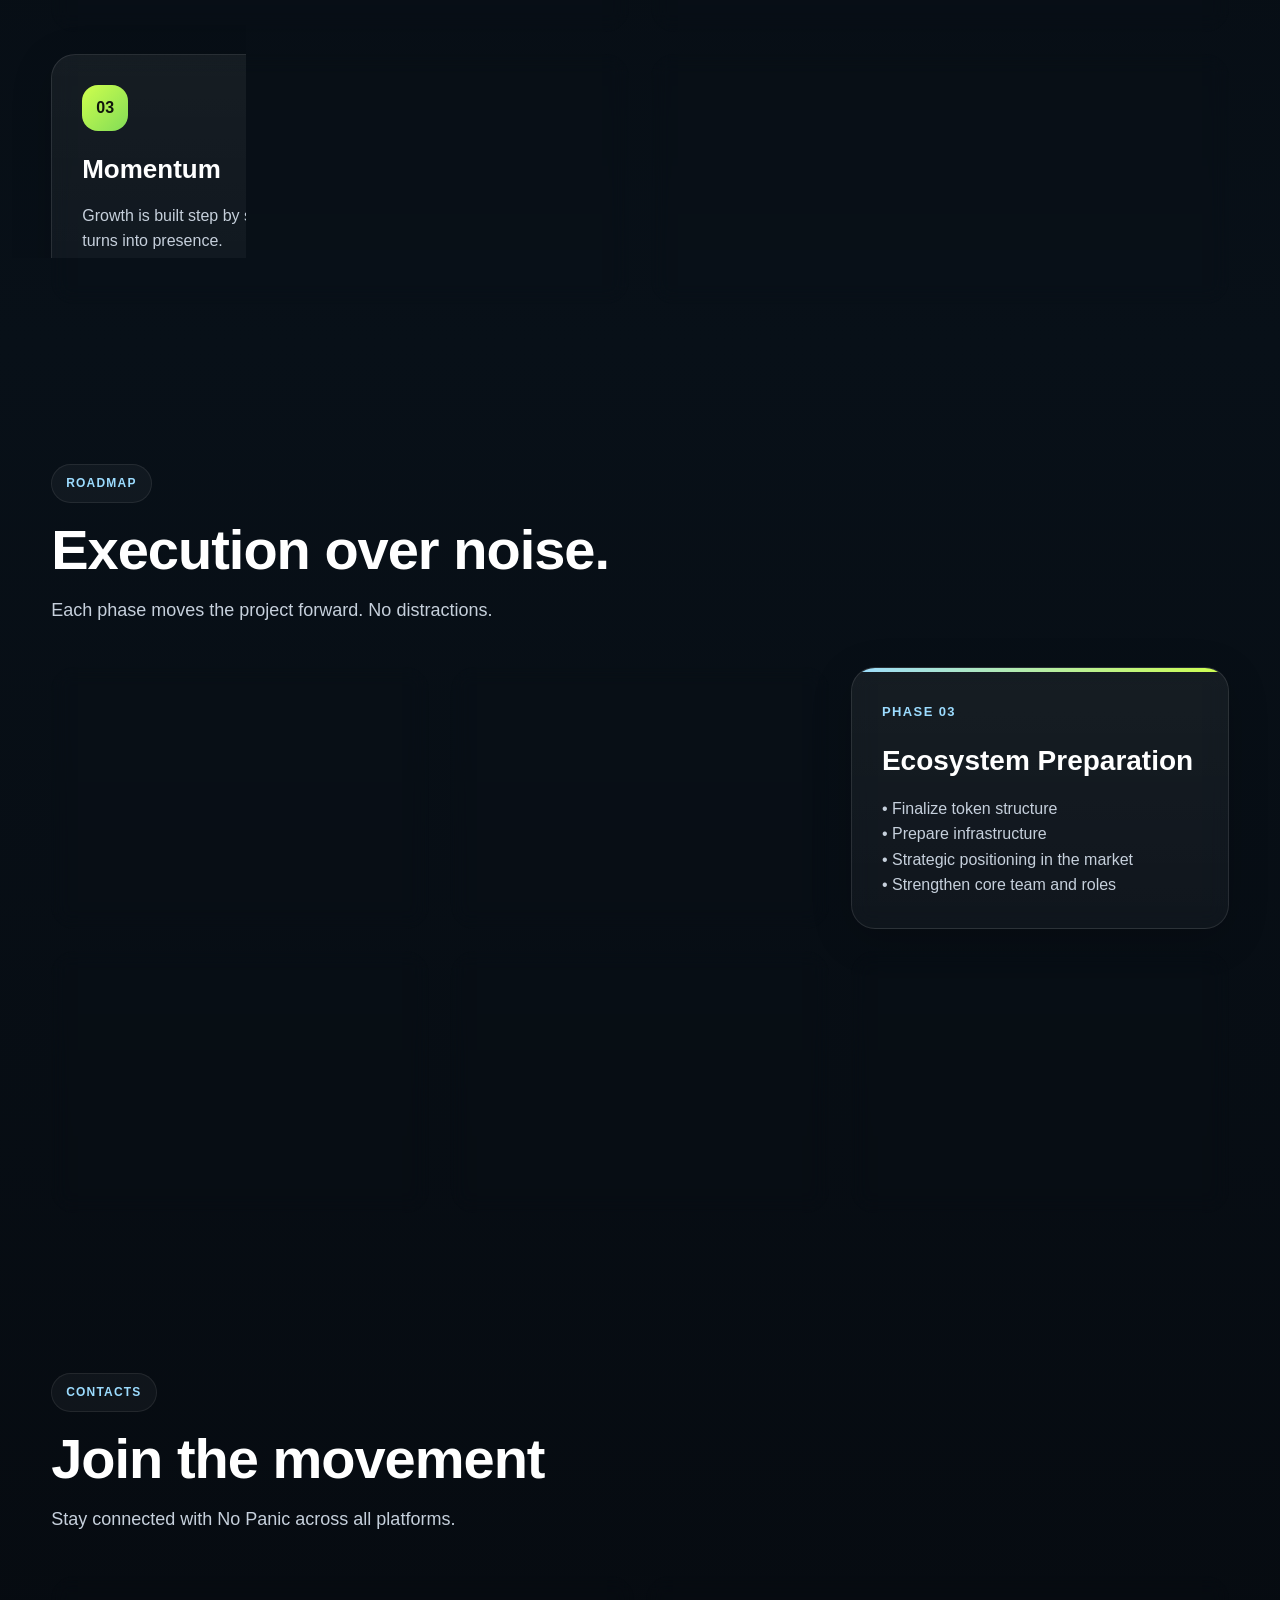
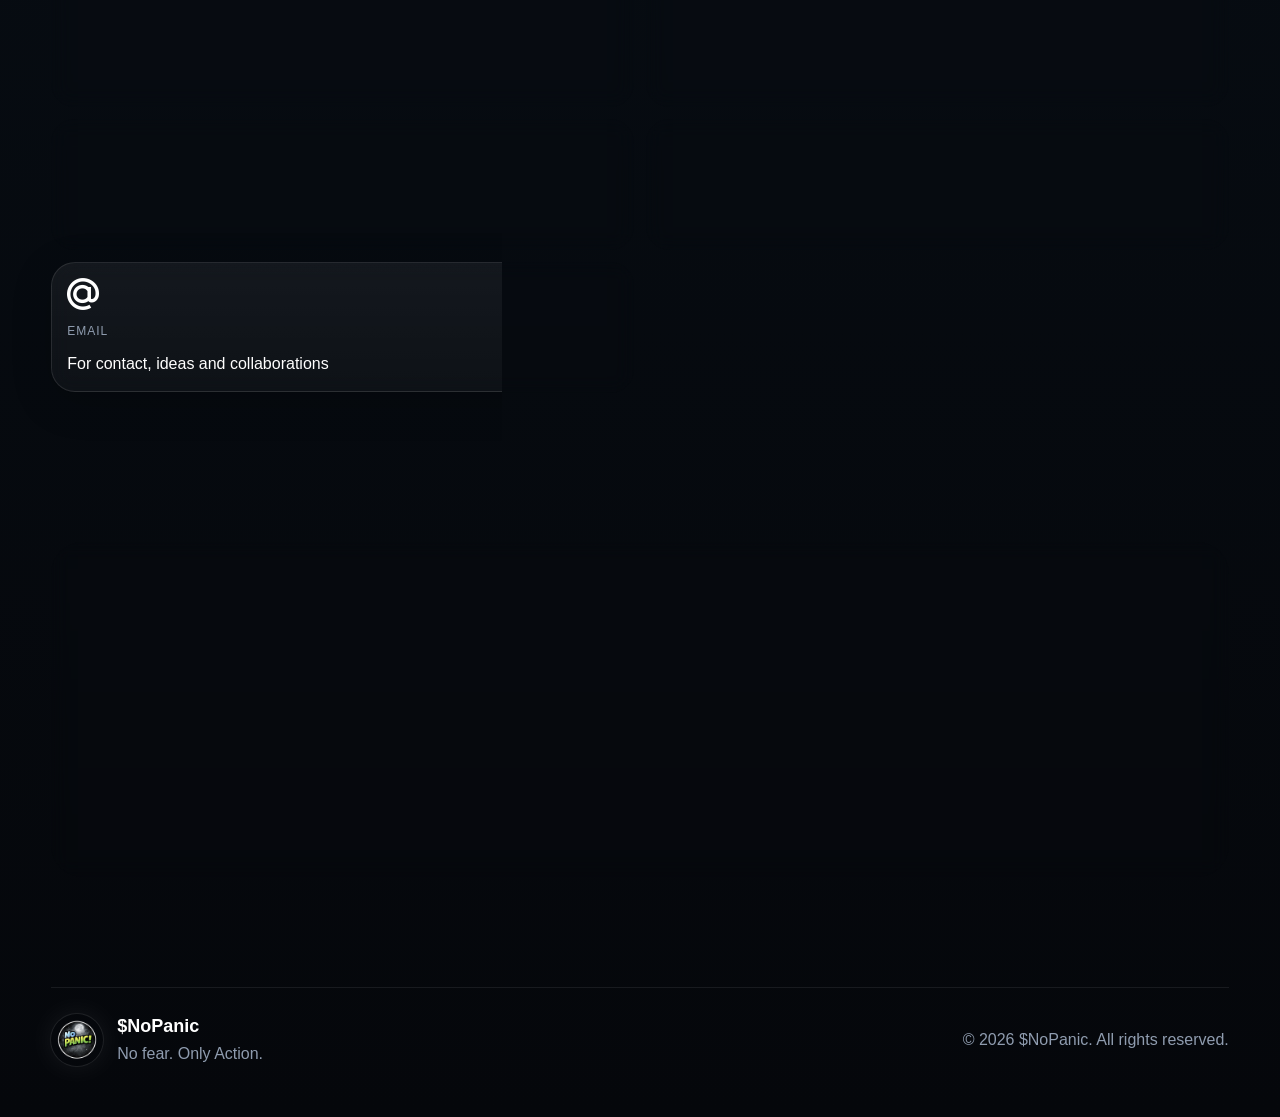
==== commit abd4de5a: "Update contact link from creator_nopanic to no_panic_tok" ====
--- a/index.html
+++ b/index.html
@@ -328,7 +328,7 @@
 
             <div class="contact-grid">
                 <a
-                href="https://x.com/creator_nopanic"
+                href="https://x.com/no_panic_tok"
                 target="_blank"
                 class="contact-card glass-card"
                 >
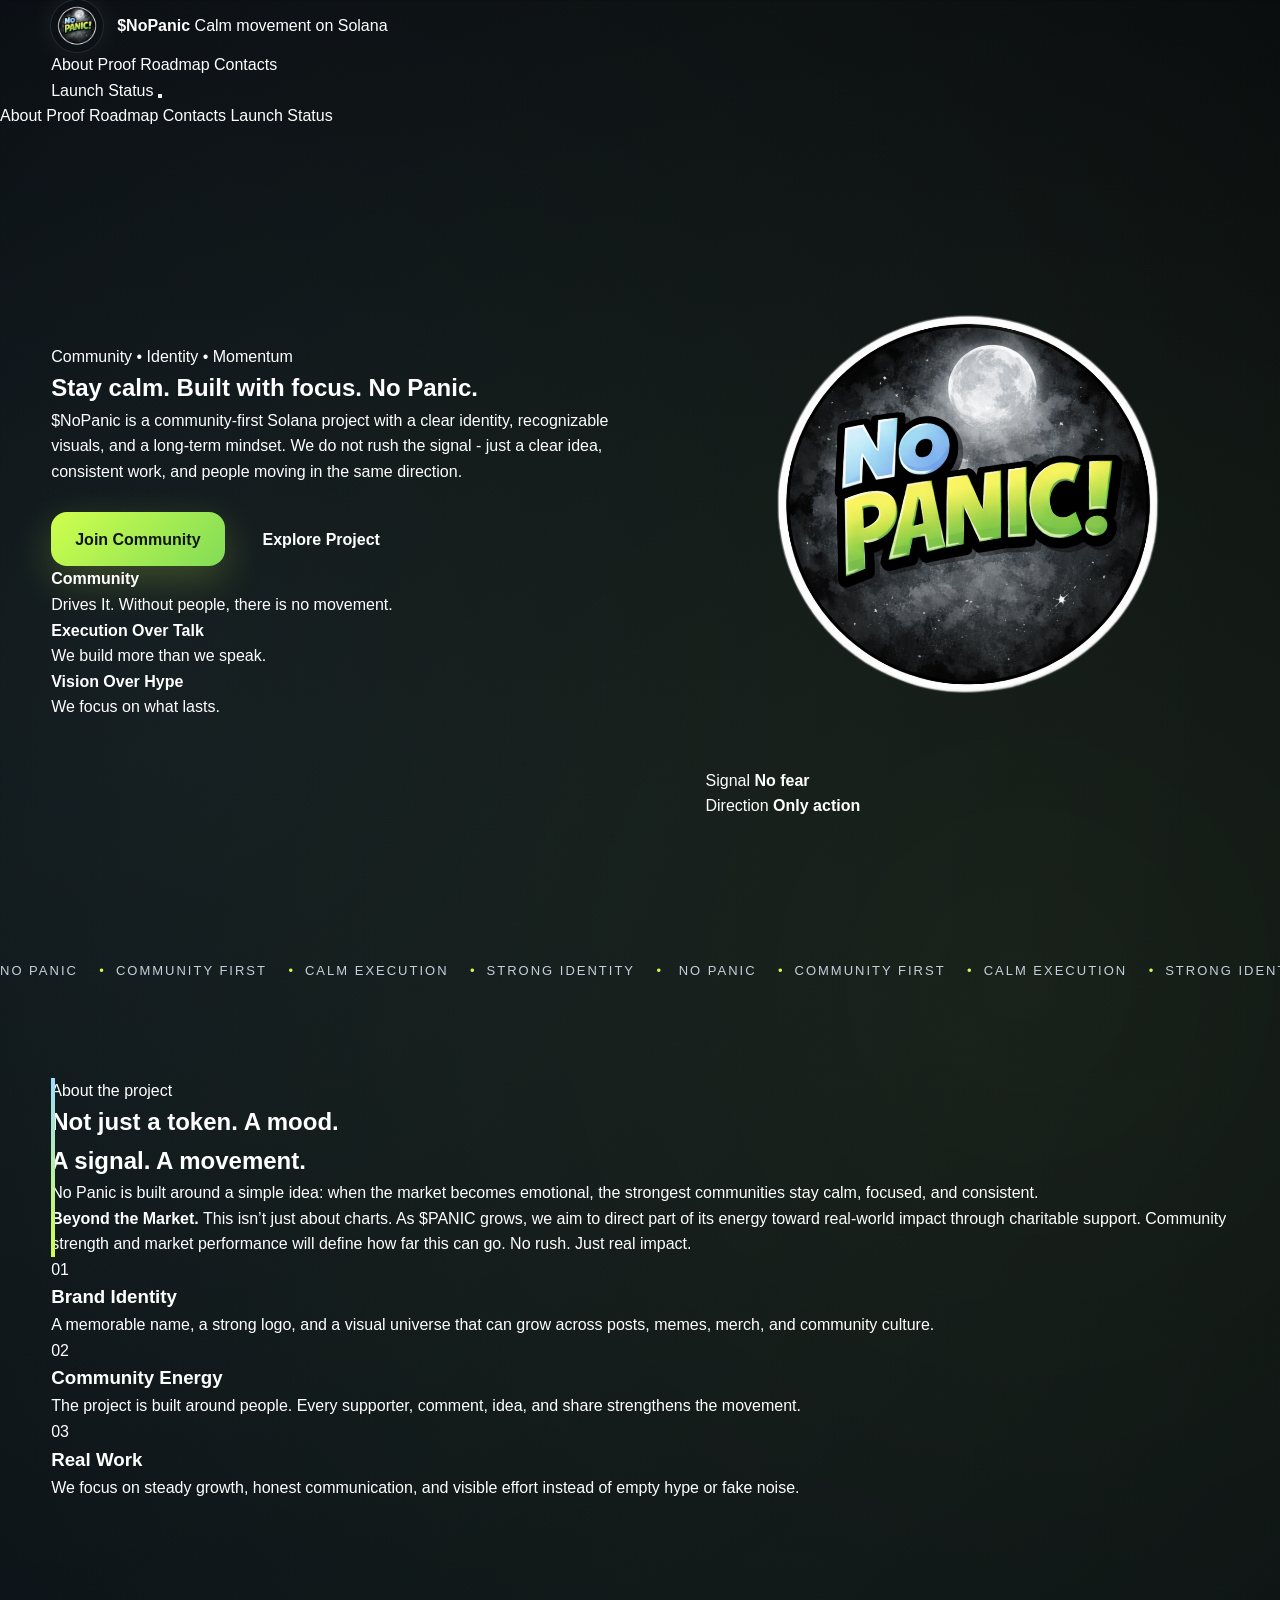
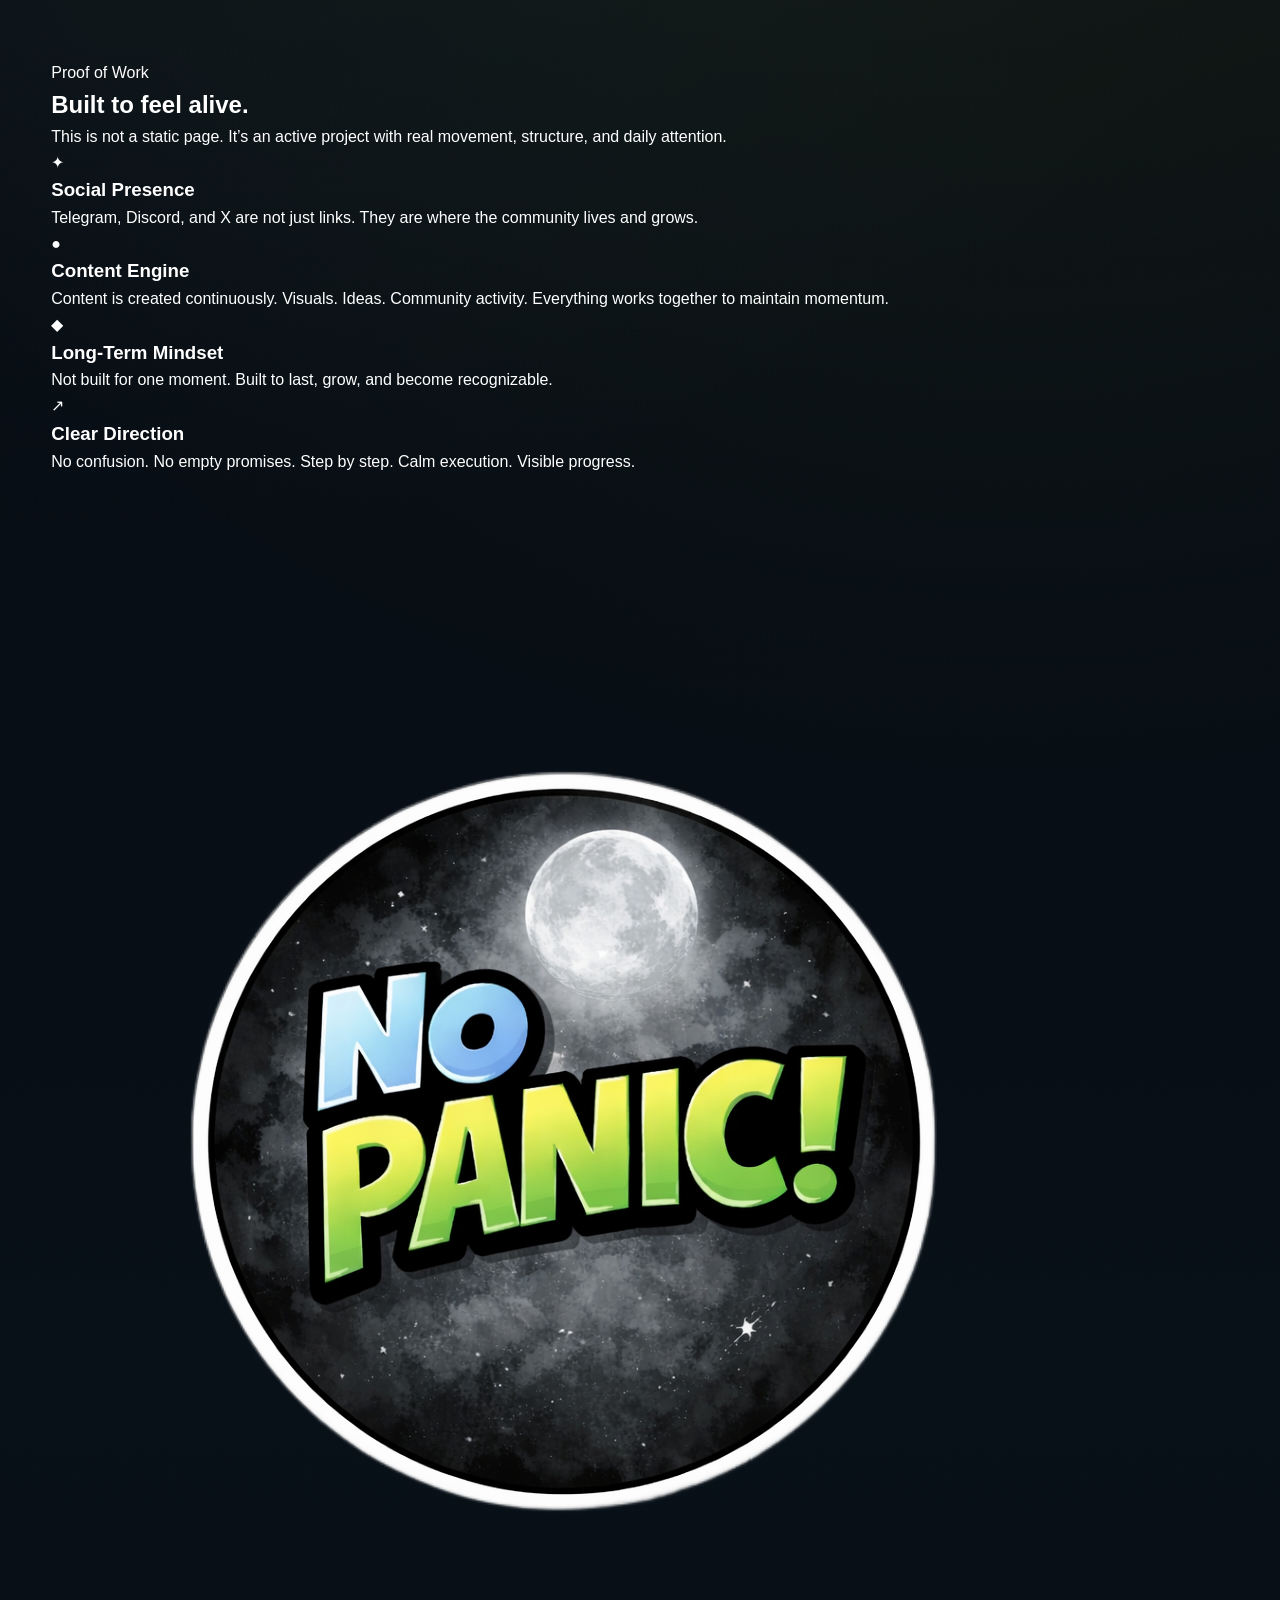
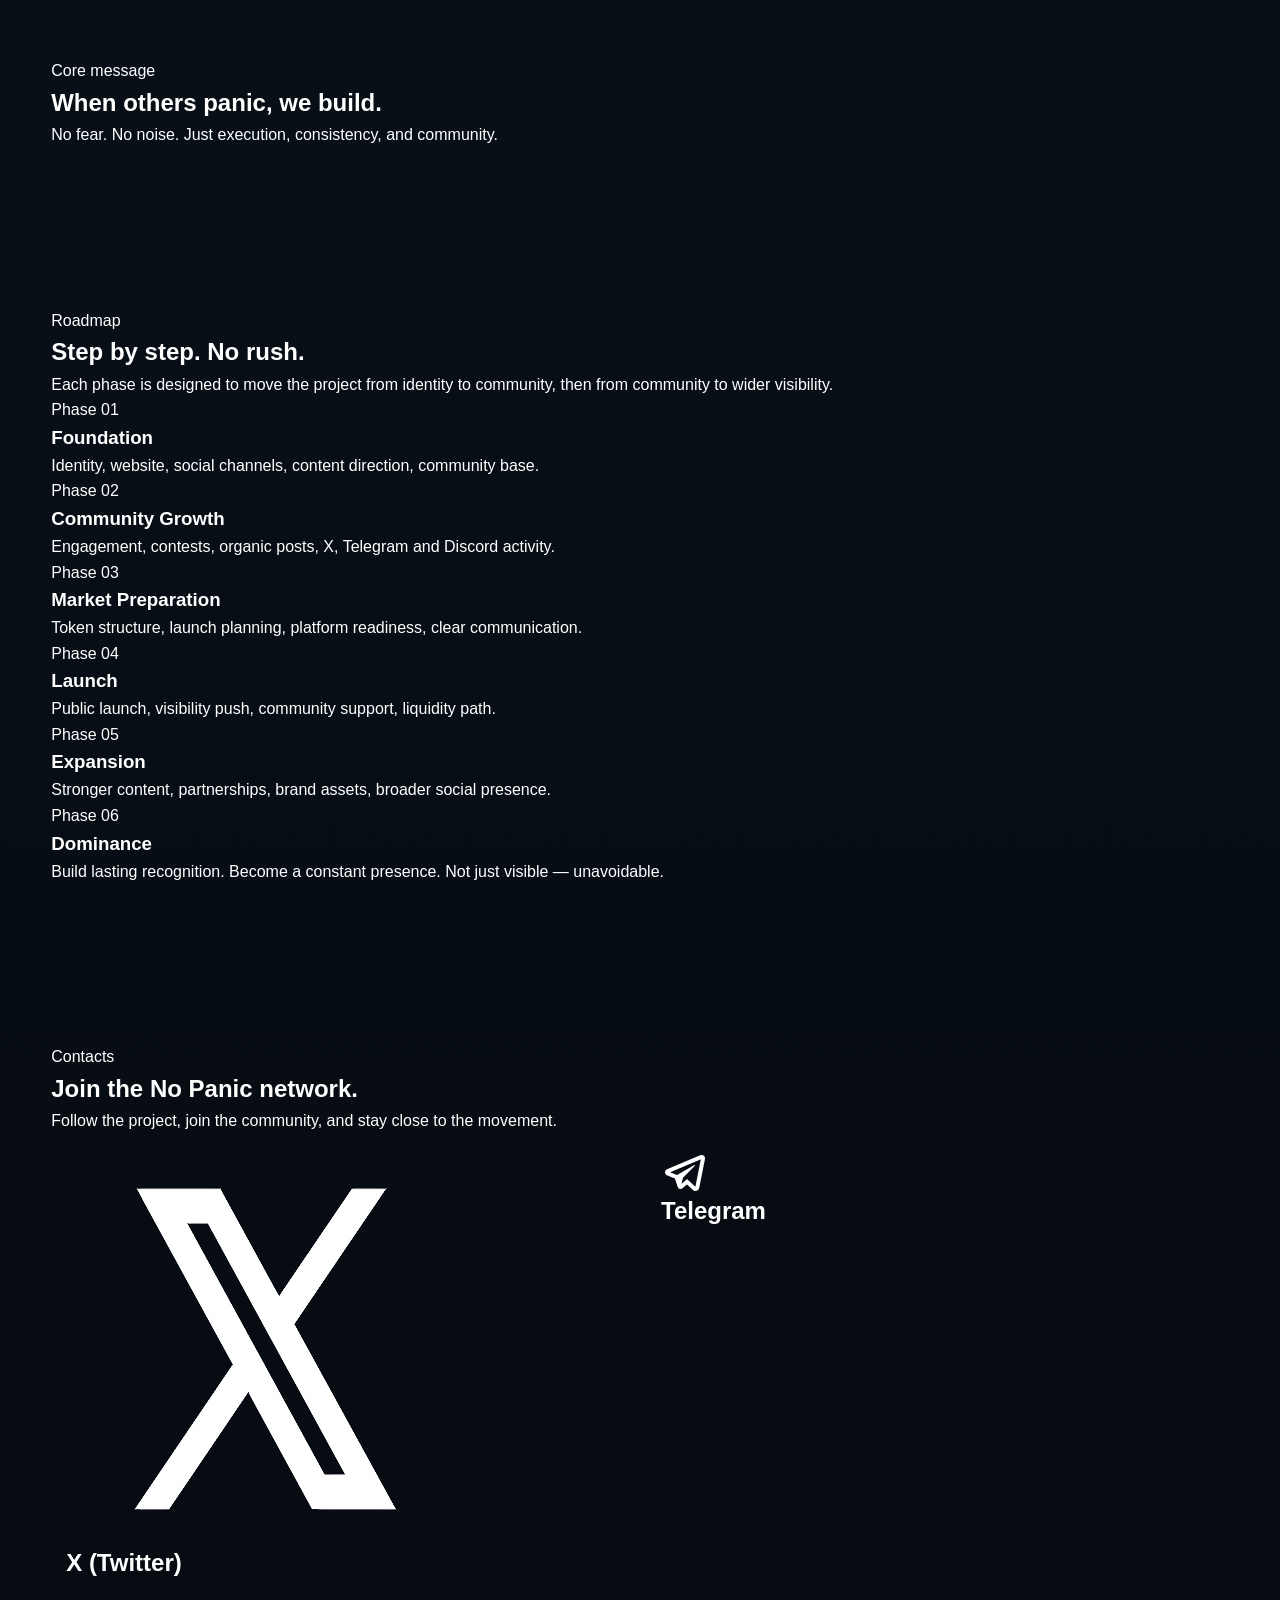
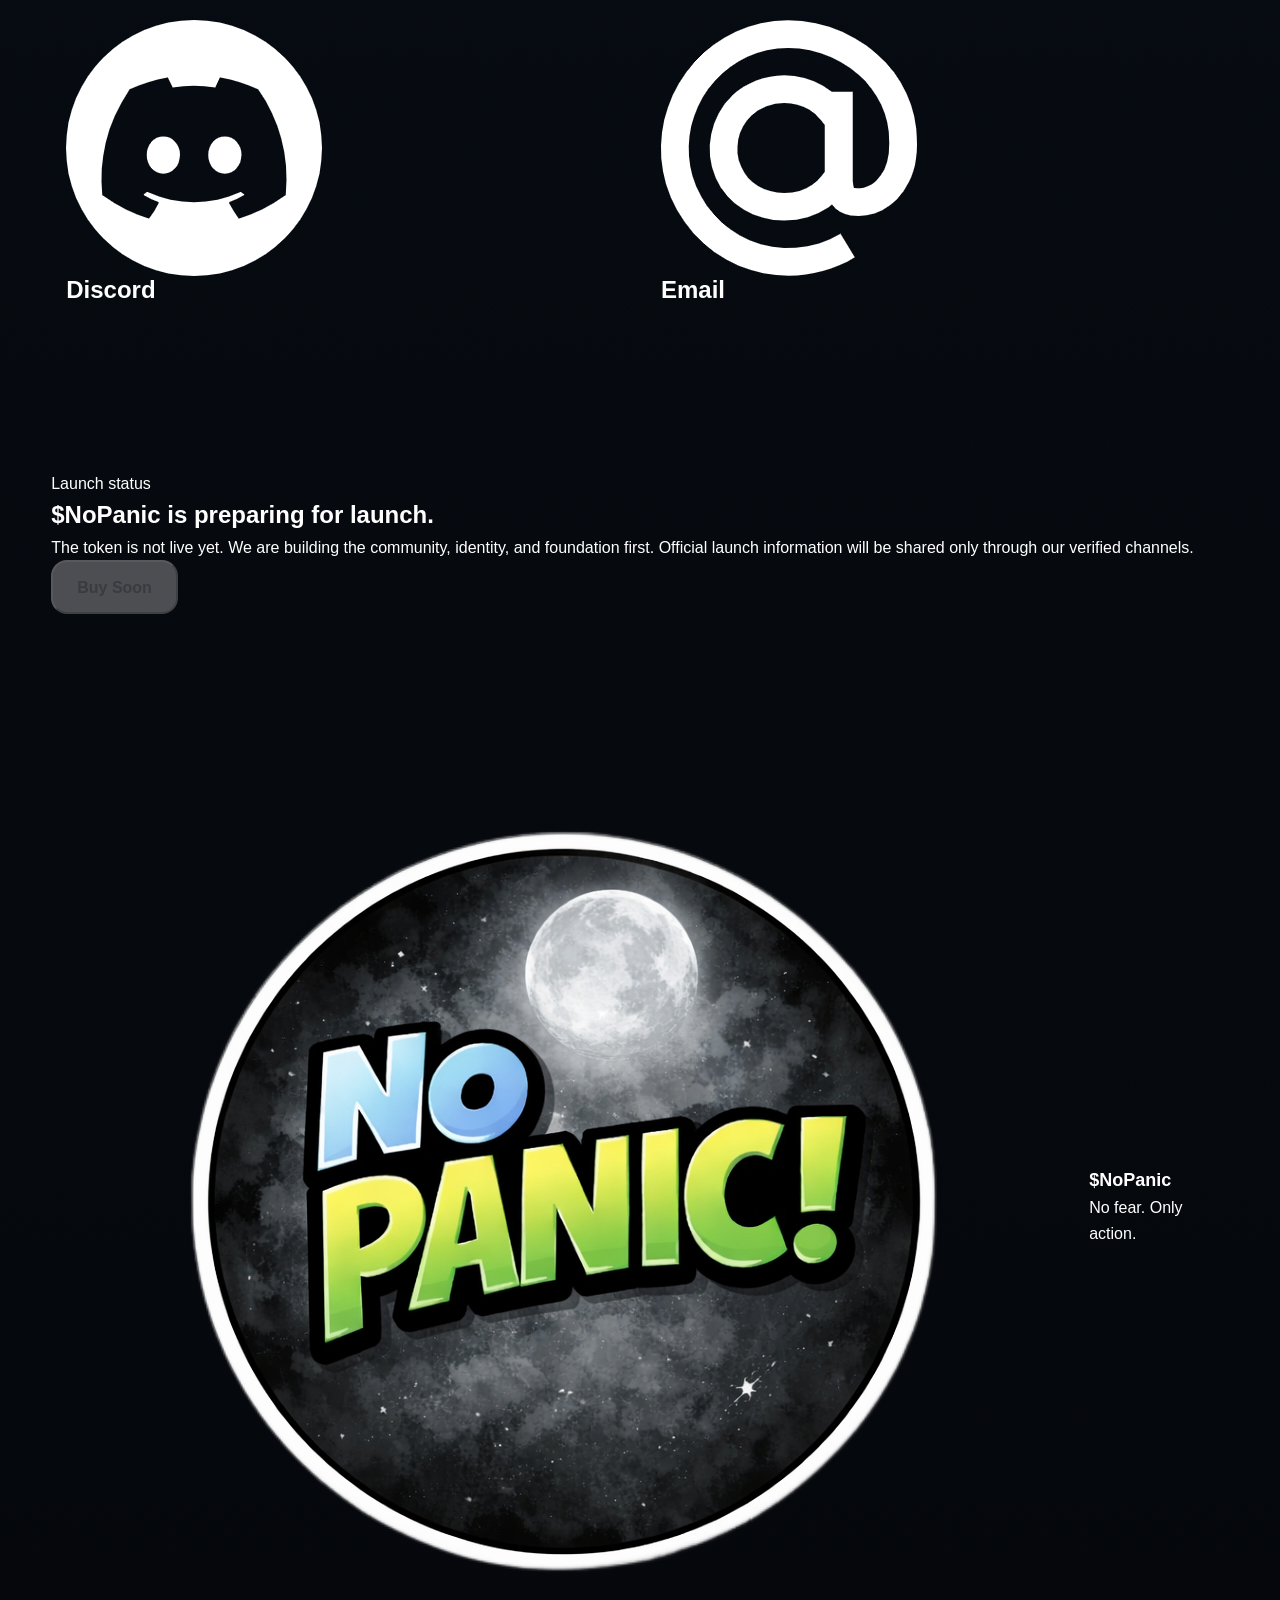
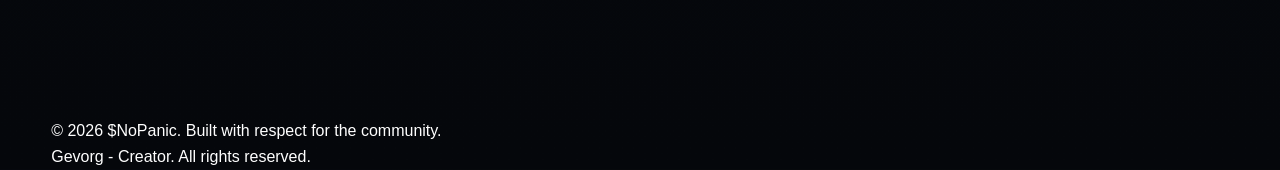
==== commit 41716907: "Update index.html with new meta tags and structure" ====
--- a/index.html
+++ b/index.html
@@ -1,427 +1,460 @@
 <!doctype html>
 <html lang="en">
-<head>
+  <head>
     <meta charset="UTF-8" />
-    <meta name="viewport" content="width=device-width, initial-scale=1.0" />
+    <meta name="viewport" content="width=device-width, initial-scale=1.0"/>
+    <meta
+      name="description"
+      content="$NoPanic is a Solana community project built around calm execution, strong identity, and long-term vision."/>
     <title>$NoPanic Token</title>
-    <link rel="icon" type="image/png" sizes="32x32" href="favicon.png">
-    <link rel="stylesheet" href="style.css" />
+    <link rel="icon" type="image/png" sizes="32x32" href="favicon.png"/>
+    <link rel="stylesheet" href="style.css"/>
 
     <!-- Google tag (gtag.js) -->
-<script async src="https://www.googletagmanager.com/gtag/js?id=G-HFJ2ZRGM67"></script>
-
-<script>
-    window.dataLayer = window.dataLayer || [];
-    function gtag(){dataLayer.push(arguments);}
-    gtag('js', new Date());
-
-    gtag('config', 'G-HFJ2ZRGM67');
-</script>
-    
-</head>
-<body>
-    <div class="bg-orb orb-1"></div>
-    <div class="bg-orb orb-2"></div>
-    <div class="bg-grid"></div>
-
-    <header class="header">
-    <div class="container nav">
-        <a href="#" class="brand">
-        <img src="logo.png" alt="$NoPanic logo" class="brand-logo" />
-        <div class="brand-text">
-            <span class="brand-name">$NoPanic</span>
-            <span class="brand-sub">NO FEAR • ONLY ACTION</span>
-        </div>
+    <script async src="https://www.googletagmanager.com/gtag/js?id=G-HFJ2ZRGM67"></script>
+
+    <script>
+        window.dataLayer = window.dataLayer || [];
+        function gtag(){dataLayer.push(arguments);}
+        gtag('js', new Date());
+
+        gtag('config', 'G-HFJ2ZRGM67');
+    </script>
+
+  </head>
+  <body>
+    <div class="page-noise"></div>
+    <div class="space-glow glow-a"></div>
+    <div class="space-glow glow-b"></div>
+    <div class="space-glow glow-c"></div>
+
+    <header class="site-header">
+      <div class="container nav-wrap">
+        <a class="brand" href="#top" aria-label="$NoPanic home">
+          <img src="logo.png" alt="$NoPanic logo" class="brand-logo" />
+          <div>
+            <strong>$NoPanic</strong>
+            <span>Calm movement on Solana</span>
+          </div>
         </a>
 
-        <nav class="menu">
+        <nav class="desktop-nav" aria-label="Main navigation">
+          <a href="#about">About</a>
+          <a href="#proof">Proof</a>
+          <a href="#roadmap">Roadmap</a>
+          <a href="#contacts">Contacts</a>
+        </nav>
+
+        <a class="header-action" href="#buy">Launch Status</a>
+
+        <button
+          class="menu-button"
+          id="menuButton"
+          aria-label="Open menu"
+          aria-expanded="false"
+        >
+          <span></span>
+          <span></span>
+        </button>
+      </div>
+
+      <div class="mobile-nav" id="mobileNav">
         <a href="#about">About</a>
-        <!-- <a href="#why">Why</a> -->
+        <a href="#proof">Proof</a>
         <a href="#roadmap">Roadmap</a>
         <a href="#contacts">Contacts</a>
-        </nav>
-
-        <a href="#buy" class="nav-cta">Buy Coin</a>
-
-        <button class="menu-toggle" aria-label="Open menu" id="menuToggle">
-        <span></span>
-        <span></span>
-        </button>
-    </div>
-
-    <div class="mobile-menu" id="mobileMenu">
-        <a href="#about">About</a>
-        <!-- <a href="#why">Why</a> -->
-        <a href="#roadmap">Roadmap</a>
-        <!-- <a href="#faq">FAQ</a> -->
-        <a href="#contacts">Contacts</a>
-        <a href="#buy" class="nav-cta mobile-cta">Buy Coin</a>
-    </div>
+        <a href="#buy">Launch Status</a>
+      </div>
     </header>
 
-    <main>
-        <section class="hero">
-            <div class="container hero-grid">
-            <div class="hero-copy">
-                <div class="eyebrow">
-                $NoPanic • Community • Identity • Momentum
-                </div>
-
-                <h1>
-                Stay calm.<br />
-                <span
-                    >Move with<br />
-                    $NoPanic.</span
-                >
-                </h1>
-
-                <p class="hero-text">
-                $NoPanic is a mindset. No fear. No noise. Just execution. Stay
-                focused. Move forward. Strong visual identity. Strong narrative.
-                </p>
-
-                <div class="hero-actions">
-                <a href="#buy" class="btn btn-primary">Buy $NoPanic</a>
-                <a href="#about" class="btn btn-secondary">Explore Project</a>
-                </div>
-
-                <div class="hero-stats">
-                <div class="stat-card">
-                    <span class="stat-label">Focus</span>
-                    <strong>Community</strong>
-                </div>
-                <div class="stat-card">
-                    <span class="stat-label">Style</span>
-                    <strong>Recognizable</strong>
-                </div>
-                <div class="stat-card">
-                    <span class="stat-label">Energy</span>
-                    <strong>High Signal</strong>
-                </div>
-                </div>
+    <main id="top">
+      <section class="hero section-hero">
+        <div class="container hero-grid">
+          <div class="hero-content reveal">
+            <div class="status-pill">
+              <span class="pulse-dot"></span>
+              Community • Identity • Momentum
             </div>
 
-            <div class="hero-visual">
-                <div class="hero-logo-ring"></div>
-                <div class="hero-logo-glow"></div>
-                <img src="logo.png" alt="$NoPanic logo" class="hero-logo" />
+            <h1>
+              Stay calm.
+              <span>Built with focus. No Panic.</span>
+            </h1>
+
+            <p class="hero-lead">
+              $NoPanic is a community-first Solana project with a clear
+              identity, recognizable visuals, and a long-term mindset. We do not
+              rush the signal - just a clear idea, consistent work, and people
+              moving in the same direction.
+            </p>
+
+            <div class="hero-actions">
+              <a href="#contacts" class="btn btn-primary">Join Community</a>
+              <a href="#about" class="btn btn-ghost">Explore Project</a>
             </div>
+
+            <div class="hero-metrics" aria-label="Project focus points">
+              <div>
+                <strong>Community</strong>
+                <p>Drives It. Without people, there is no movement.</p>
+              </div>
+              <div>
+                <strong>Execution Over Talk</strong>
+                <p>We build more than we speak.</p>
+              </div>
+              <div>
+                <strong>Vision Over Hype</strong>
+                <p>We focus on what lasts.</p>
+              </div>
             </div>
-        </section>
-
-        <section class="ticker-wrap">
-            <div class="ticker">
-            <span>$NoPanic</span>
-            <span>NO FEAR</span>
-            <span>ONLY ACTION</span>
-            <span>COMMUNITY FIRST</span>
-            <span>STRONG IDENTITY</span>
-            <span>$NoPanic</span>
-            <span>NO FEAR</span>
-            <span>ONLY ACTION</span>
+          </div>
+
+          <div class="hero-art reveal">
+            <div class="orbit orbit-one"></div>
+            <div class="orbit orbit-two"></div>
+            <img src="logo.png" alt="$NoPanic moon logo" class="main-logo" />
+            <div class="floating-card card-top">
+              <span>Signal</span>
+              <strong>No fear</strong>
             </div>
-        </section>
-
-        <section id="about" class="section">
-            <div class="container">
-            <div class="section-head">
-                <span class="section-tag">ABOUT</span>
-                <h2>
-                Not just a token. A mindset, a signal, and a brand people remember.
-                </h2>
-                <p>
-                $NoPanic is more than a token idea. It is a clear identity, a calm
-                mindset, and a visual movement built to stand out. We focus on culture,
-                presence, and steady growth without noise.
-                </p>
+            <div class="floating-card card-bottom">
+              <span>Direction</span>
+              <strong>Only action</strong>
             </div>
-
-            <div class="about-grid">
-                <article class="glass-card feature-card">
-                <div class="feature-icon">01</div>
-                <h3>Identity</h3>
-                <p>
-                    A project people can recognize instantly. Strong visuals, clear message,
-                    and a style that stays in memory.
-                </p>
-                </article>
-
-                <article class="glass-card feature-card">
-                <div class="feature-icon">02</div>
-                <h3>Community</h3>
-                <p>
-                    Real energy comes from people. Every supporter, post, and interaction
-                    helps shape the movement.
-                </p>
-                </article>
-
-                <article class="glass-card feature-card">
-                <div class="feature-icon">03</div>
-                <h3>Momentum</h3>
-                <p>
-                    Growth is built step by step. Consistency creates attention, and attention
-                    turns into presence.
-                </p>
-                </article>
-
-                <article class="glass-card feature-card">
-                <div class="feature-icon">04</div>
-                <h3>Direction</h3>
-                <p>
-                    No noise. No random moves. Just a clear path, steady focus, and long-term
-                    vision.
-                </p>
-                </article>
-            </div>
-            </div>
-        </section>
-
-        <!-- <section id="why" class="section section-alt">
-        <div class="container why-grid">
-            <div class="why-copy">
-            <span class="section-tag">WHY $NoPanic</span>
-            <h2>Built for attention. Designed for growth.</h2>
-            <p>
-                The best projects feel alive. $NoPanic is built around that idea:
-                visual pressure, cultural presence, simple message, strong recall.
-            </p>
-
-            <div class="why-list">
-                <div class="why-item">
-                <span class="why-bullet"></span>
-                <div>
-                    <h4>Clear visual language</h4>
-                    <p>Your logo and colors already create a strong first impression.</p>
-                </div>
-                </div>
-
-                <div class="why-item">
-                <span class="why-bullet"></span>
-                <div>
-                    <h4>Easy to remember</h4>
-                    <p>The name and message are simple, emotional, and highly reusable.</p>
-                </div>
-                </div>
-
-                <div class="why-item">
-                <span class="why-bullet"></span>
-                <div>
-                    <h4>Built around movement</h4>
-                    <p>Content, memes, posts, and community action can all reinforce the same core idea.</p>
-                </div>
-                </div>
-            </div>
-            </div> -->
-
-        <!-- <div class="why-panel glass-card">
+          </div>
+        </div>
+      </section>
+
+      <section class="ticker" aria-label="Brand ticker">
+        <div class="ticker-track">
+          <span>No Panic</span><span>Community First</span
+          ><span>Calm Execution</span><span>Strong Identity</span>
+          <span>No Panic</span><span>Community First</span
+          ><span>Calm Execution</span><span>Strong Identity</span>
+          <span>No Panic</span><span>Community First</span
+          ><span>Calm Execution</span><span>Strong Identity</span>
+          <span>No Panic</span><span>Community First</span
+          ><span>Calm Execution</span><span>Strong Identity</span>
+        </div>
+      </section>
+
+      <section id="about" class="section">
+        <div class="container split-layout">
+          <div class="section-copy reveal">
+            <span class="section-kicker">About the project</span>
+            <h2>
+              Not just a token. A mood. <br />
+              A signal. A movement.
+            </h2>
+            <p>
+              No Panic is built around a simple idea: when the market becomes
+              emotional, the strongest communities stay calm, focused, and
+              consistent.
+            </p>
+          </div>
+
+          <div class="focus-panel reveal">
             <div class="panel-line"></div>
-            <h3>Core Message</h3>
-            <p class="panel-quote">
-                “When others panic, we build.”
-            </p>
-
-            <div class="mini-cards">
-                <div class="mini-card">
-                <span>Brand</span>
-                <strong>Strong</strong>
-                </div>
-                <div class="mini-card">
-                <span>Visuals</span>
-                <strong>Memorable</strong>
-                </div>
-                <div class="mini-card">
-                <span>Message</span>
-                <strong>Simple</strong>
-                </div>
-                <div class="mini-card">
-                <span>Audience</span>
-                <strong>Community</strong>
-                </div>
-            </div>
-            </div>
-        </div>
-        </section> -->
-
-        <section id="roadmap" class="section">
-            <div class="container">
-            <div class="section-head">
-                <span class="section-tag">ROADMAP</span>
-                <h2>Execution over noise.</h2>
-                <p>Each phase moves the project forward. No distractions.</p>
-            </div>
-
-            <div class="timeline">
-                <article class="timeline-card glass-card">
-                <span class="timeline-step">PHASE 01</span>
-                <h3>Foundation</h3>
-                <p>
-                    • Build core idea and identity <br />
-                    • Launch Telegram & Discord communities <br />
-                    • Grow initial audience organically <br />
-                    • Create content, memes, and narrative <br />
-                </p>
-                </article>
-
-                <article class="timeline-card glass-card">
-                <span class="timeline-step">PHASE 02</span>
-                <h3>Community Expansion</h3>
-                <p>
-                    • Strengthen community engagement <br />
-                    • Collaborations and partnerships <br />
-                    • Viral content and social presence <br />
-                    • Community-driven activities & events <br />
-                </p>
-                </article>
-
-                <article class="timeline-card glass-card">
-                <span class="timeline-step">PHASE 03</span>
-                <h3>Ecosystem Preparation</h3>
-                <p>
-                    • Finalize token structure <br />
-                    • Prepare infrastructure <br />
-                    • Strategic positioning in the market <br />
-                    • Strengthen core team and roles <br />
-                </p>
-                </article>
-
-                <article class="timeline-card glass-card">
-                <span class="timeline-step">PHASE 04</span>
-                <h3>Launch & Growth</h3>
-                <p>
-                    • Token launch on Solana <br />
-                    • Liquidity setup <br />
-                    • Community expansion at scale <br />
-                    • Marketing push and visibility <br />
-                </p>
-                </article>
-
-                <article class="timeline-card glass-card">
-                <span class="timeline-step">PHASE 05</span>
-                <h3>Long-Term Vision</h3>
-                <p>
-                    • Brand expansion <br />
-                    • Utility development <br />
-                    • Strategic partnerships <br />
-                    • Building a lasting ecosystem <br />
-                </p>
-                </article>
-
-                <article class="timeline-card glass-card">
-                <span class="timeline-step">PHASE 06</span>
-                <h3>Dominance</h3>
-                <p>
-                    • Not just visible. <br />
-                    • Unavoidable. <br />
-                </p>
-                </article>
-            </div>
-            </div>
-        </section>
-
-        <section id="contacts" class="section">
-            <div class="container">
-            <div class="section-head">
-                <span class="section-tag">CONTACTS</span>
-                <h2>Join the movement</h2>
-                <p>Stay connected with No Panic across all platforms.</p>
-            </div>
-
-            <div class="contact-grid">
-                <a
-                href="https://x.com/no_panic_tok"
-                target="_blank"
-                class="contact-card glass-card"
-                >
-                <img src="icon-X.png" alt="X" class="img-icon"/>
-                <span class="contact-label">X (Twitter)</span>
-                <p>Follow our latest updates and daily posts</p>
-                </a>
-
-                <a
-                href="https://t.me/no_panic_token"
-                target="_blank"
-                class="contact-card glass-card"
-                >
-                <img src="icon-TG.png" alt="Telegram" class="img-icon"/>
-                <span class="contact-label">Telegram</span>
-                <p>Join our community and stay close to the movement</p>
-                </a>
-
-                <a
-                href="https://www.tiktok.com/@nopanic_token?is_from_webapp=1&sender_device=pc"
-                target="_blank"
-                class="contact-card glass-card"
-                >
-                <img src="icon-TikTok.png" alt="TikTok" class="img-icon"/>
-                <span class="contact-label">TikTok</span>
-                <p>Watch short videos and No Panic content</p>
-                </a>
-
-                <a
-                href="https://discord.gg/H7ESNC3G"
-                target="_blank"
-                class="contact-card glass-card"
-                >
-                <img src="icon-Discord.png" alt="Discord" class="img-icon"/>
-                <span class="contact-label">Discord</span>
-                <p>Join server</p>
-                </a>
-
-                <a
-                href="mailto:nopanictoken@gmail.com"
-                target="_blank"
-                class="contact-card glass-card"
-                >
-                <img src="icon-Email.png" alt="Email" class="img-icon"/>
-                <span class="contact-label">Email</span>
-                <p>For contact, ideas and collaborations</p>
-                </a>
-            </div>
-            </div>
-        </section>
-
-        <section id="buy" class="section buy-section">
-            <div class="container">
-            <div class="buy-box glass-card">
-                <span class="section-tag">BUY</span>
-                <h2>Enter $NoPanic</h2>
-                <p>Soon . . .</p>
-                <a href="#" class="btn btn-primary buy-big">Buy $NoPanic</a>
-            </div>
-            </div>
-        </section>
+            <p>
+              <strong>Beyond the Market.</strong>
+              This isn’t just about charts. As $PANIC grows, we aim to direct
+              part of its energy toward real-world impact through charitable
+              support. Community strength and market performance will define how
+              far this can go. No rush. Just real impact.
+            </p>
+          </div>
+        </div>
+
+        <div class="container cards-grid">
+          <article class="info-card reveal">
+            <span class="card-number">01</span>
+            <h3>Brand Identity</h3>
+            <p>
+              A memorable name, a strong logo, and a visual universe that can
+              grow across posts, memes, merch, and community culture.
+            </p>
+          </article>
+          <article class="info-card reveal">
+            <span class="card-number">02</span>
+            <h3>Community Energy</h3>
+            <p>
+              The project is built around people. Every supporter, comment,
+              idea, and share strengthens the movement.
+            </p>
+          </article>
+          <article class="info-card reveal">
+            <span class="card-number">03</span>
+            <h3>Real Work</h3>
+            <p>
+              We focus on steady growth, honest communication, and visible
+              effort instead of empty hype or fake noise.
+            </p>
+          </article>
+        </div>
+      </section>
+
+      <section id="proof" class="section proof-section">
+        <div class="container">
+          <div class="section-center reveal">
+            <span class="section-kicker">Proof of Work</span>
+            <h2>Built to feel alive.</h2>
+            <p>
+              This is not a static page.
+              It’s an active project with real movement, structure, and daily attention.
+            </p>
+          </div>
+
+          <div class="proof-grid">
+            <article class="proof-card reveal">
+              <div class="proof-icon">✦</div>
+              <h3>Social Presence</h3>
+              <p>
+                Telegram, Discord, and X are not just links.
+                They are where the community lives and grows.
+              </p>
+            </article>
+            <article class="proof-card reveal">
+              <div class="proof-icon">●</div>
+              <h3>Content Engine</h3>
+              <p>
+                Content is created continuously.
+                Visuals. Ideas. Community activity.
+                Everything works together to maintain momentum.
+              </p>
+            </article>
+            <article class="proof-card reveal">
+              <div class="proof-icon">◆</div>
+              <h3>Long-Term Mindset</h3>
+              <p>
+                Not built for one moment.
+                Built to last, grow, and become recognizable.
+              </p>
+            </article>
+            <article class="proof-card reveal">
+              <div class="proof-icon">↗</div>
+              <h3>Clear Direction</h3>
+              <p>
+                No confusion. No empty promises.
+                Step by step. Calm execution. Visible progress.
+              </p>
+            </article>
+          </div>
+        </div>
+      </section>
+
+      <section class="section statement-section">
+        <div class="container statement-card reveal">
+          <img src="logo.png" alt="$NoPanic logo" />
+          <div>
+            <span class="section-kicker">Core message</span>
+            <h2>When others panic, we build.</h2>
+            <p>
+              No fear. No noise. Just execution, consistency, and community.
+            </p>
+          </div>
+        </div>
+      </section>
+
+      <section id="roadmap" class="section">
+        <div class="container section-center reveal">
+          <span class="section-kicker">Roadmap</span>
+          <h2>Step by step. No rush.</h2>
+          <p>
+            Each phase is designed to move the project from identity to
+            community, then from community to wider visibility.
+          </p>
+        </div>
+
+        <div class="container roadmap">
+          <article class="roadmap-card reveal">
+            <span>Phase 01</span>
+            <h3>Foundation</h3>
+            <p>
+              Identity, website, social channels, content direction, community
+              base.
+            </p>
+          </article>
+          <article class="roadmap-card reveal">
+            <span>Phase 02</span>
+            <h3>Community Growth</h3>
+            <p>
+              Engagement, contests, organic posts, X, Telegram and Discord
+              activity.
+            </p>
+          </article>
+          <article class="roadmap-card reveal">
+            <span>Phase 03</span>
+            <h3>Market Preparation</h3>
+            <p>
+              Token structure, launch planning, platform readiness, clear
+              communication.
+            </p>
+          </article>
+          <article class="roadmap-card reveal">
+            <span>Phase 04</span>
+            <h3>Launch</h3>
+            <p>
+              Public launch, visibility push, community support, liquidity path.
+            </p>
+          </article>
+          <article class="roadmap-card reveal">
+            <span>Phase 05</span>
+            <h3>Expansion</h3>
+            <p>
+              Stronger content, partnerships, brand assets, broader social
+              presence.
+            </p>
+          </article>
+          <article class="roadmap-card reveal">
+            <span>Phase 06</span>
+            <h3>Dominance</h3>
+            <p>
+              Build lasting recognition. Become a constant presence. Not just
+              visible — unavoidable.
+            </p>
+          </article>
+        </div>
+      </section>
+
+      <section id="contacts" class="section contact-section">
+        <div class="container section-center reveal">
+          <span class="section-kicker">Contacts</span>
+          <h2>Join the No Panic network.</h2>
+          <p>
+            Follow the project, join the community, and stay close to the
+            movement.
+          </p>
+        </div>
+
+        <div class="container contact-grid">
+          <a
+            href="https://x.com/no_panic_tok"
+            target="_blank"
+            rel="noopener noreferrer"
+            class="contact-card reveal"
+          >
+            <img src="icon-X.png" alt="X icon" />
+            <strong>X (Twitter)</strong>
+            <!-- <span>Updates and posts</span> -->
+          </a>
+
+          <a
+            href="https://t.me/no_panic_token"
+            target="_blank"
+            rel="noopener noreferrer"
+            class="contact-card reveal"
+          >
+            <img src="icon-TG.png" alt="Telegram icon" />
+            <strong>Telegram</strong>
+            <!-- <span>Main community</span> -->
+          </a>
+
+          <!-- <a href="https://www.tiktok.com/@nopanic_token?is_from_webapp=1&sender_device=pc" target="_blank" rel="noopener noreferrer" class="contact-card reveal">
+          <img src="icon-TikTok.png" alt="TikTok icon" />
+          <strong>TikTok</strong>
+          <span>Short content</span>
+        </a> -->
+
+          <a
+            href="https://discord.gg/H7ESNC3G"
+            target="_blank"
+            rel="noopener noreferrer"
+            class="contact-card reveal"
+          >
+            <img src="icon-Discord.png" alt="Discord icon" />
+            <strong>Discord</strong>
+            <!-- <span>Server and roles</span> -->
+          </a>
+
+          <a href="mailto:nopanictoken@gmail.com" class="contact-card reveal">
+            <img src="icon-Email.png" alt="Email icon" />
+            <strong>Email</strong>
+            <!-- <span>Contact and ideas</span> -->
+          </a>
+        </div>
+      </section>
+
+      <section id="buy" class="section buy-section">
+        <div class="container buy-card reveal">
+          <span class="section-kicker">Launch status</span>
+          <h2>$NoPanic is preparing for launch.</h2>
+          <p>
+            The token is not live yet. We are building the community, identity,
+            and foundation first. Official launch information will be shared
+            only through our verified channels.
+          </p>
+          <button class="btn btn-disabled" type="button" disabled>
+            Buy Soon
+          </button>
+        </div>
+      </section>
     </main>
 
-    <footer class="footer">
-    <div class="container footer-inner">
-        <div class="footer-brand">
-        <img src="logo.png" alt="$NoPanic logo" class="footer-logo" />
-        <div>
+    <footer class="site-footer">
+      <div class="container footer-wrap">
+        <a class="footer-brand" href="#top">
+          <img src="logo.png" alt="$NoPanic logo" />
+          <div>
             <strong>$NoPanic</strong>
-            <p>No fear. Only Action.</p>
-        </div>
-        </div>
-
-        <p class="footer-copy">© 2026 $NoPanic. All rights reserved.</p>
-    </div>
+            <span>No fear. Only action.</span>
+          </div>
+        </a>
+        <p>
+          © 2026 $NoPanic. Built with respect for the community. <br />
+          Gevorg - Creator. All rights reserved.
+        </p>
+      </div>
     </footer>
 
     <script>
-    const menuToggle = document.getElementById("menuToggle");
-    const mobileMenu = document.getElementById("mobileMenu");
-
-    menuToggle.addEventListener("click", () => {
-        mobileMenu.classList.toggle("active");
-        menuToggle.classList.toggle("active");
-    });
-
-    mobileMenu.querySelectorAll("a").forEach((link) => {
+      const menuButton = document.getElementById("menuButton");
+      const mobileNav = document.getElementById("mobileNav");
+
+      menuButton.addEventListener("click", () => {
+        const isOpen = mobileNav.classList.toggle("open");
+        menuButton.classList.toggle("open", isOpen);
+        menuButton.setAttribute("aria-expanded", isOpen ? "true" : "false");
+      });
+
+      mobileNav.querySelectorAll("a").forEach((link) => {
         link.addEventListener("click", () => {
-        mobileMenu.classList.remove("active");
-        menuToggle.classList.remove("active");
+          mobileNav.classList.remove("open");
+          menuButton.classList.remove("open");
+          menuButton.setAttribute("aria-expanded", "false");
         });
-    });
+      });
+
+      const revealItems = document.querySelectorAll(".reveal");
+      const observer = new IntersectionObserver(
+        (entries) => {
+          entries.forEach((entry) => {
+            if (entry.isIntersecting) {
+              entry.target.classList.add("visible");
+              observer.unobserve(entry.target);
+            }
+          });
+        },
+        { threshold: 0.14 },
+      );
+
+      revealItems.forEach((item) => observer.observe(item));
+
+
+      document.addEventListener("click", (event) => {
+        const isClickInsideMenu = mobileNav.contains(event.target);
+        const isClickOnButton = menuButton.contains(event.target);
+
+        if (
+          mobileNav.classList.contains("open") &&
+          !isClickInsideMenu &&
+          !isClickOnButton
+        ) {
+          mobileNav.classList.remove("open");
+          menuButton.classList.remove("open");
+          menuButton.setAttribute("aria-expanded", "false");
+        }
+      });
+
     </script>
-
-</body>
+  </body>
 </html>
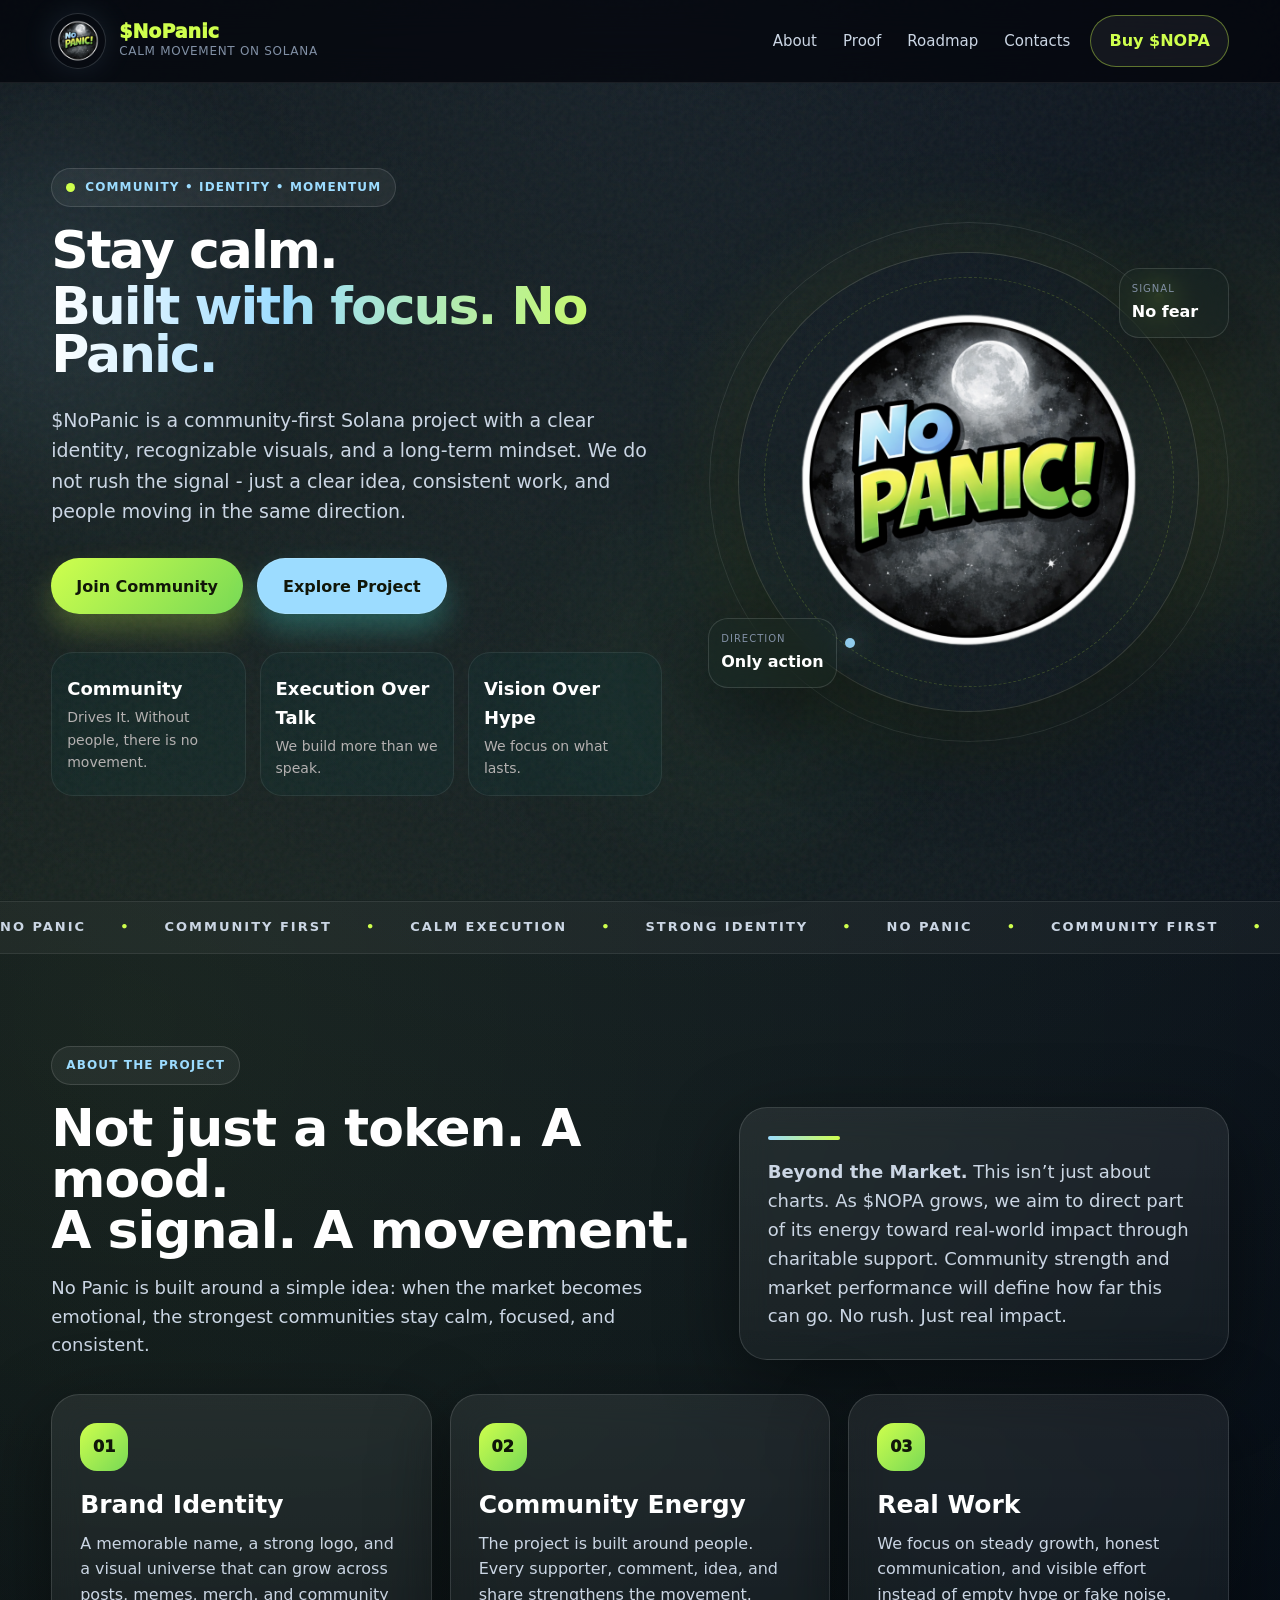
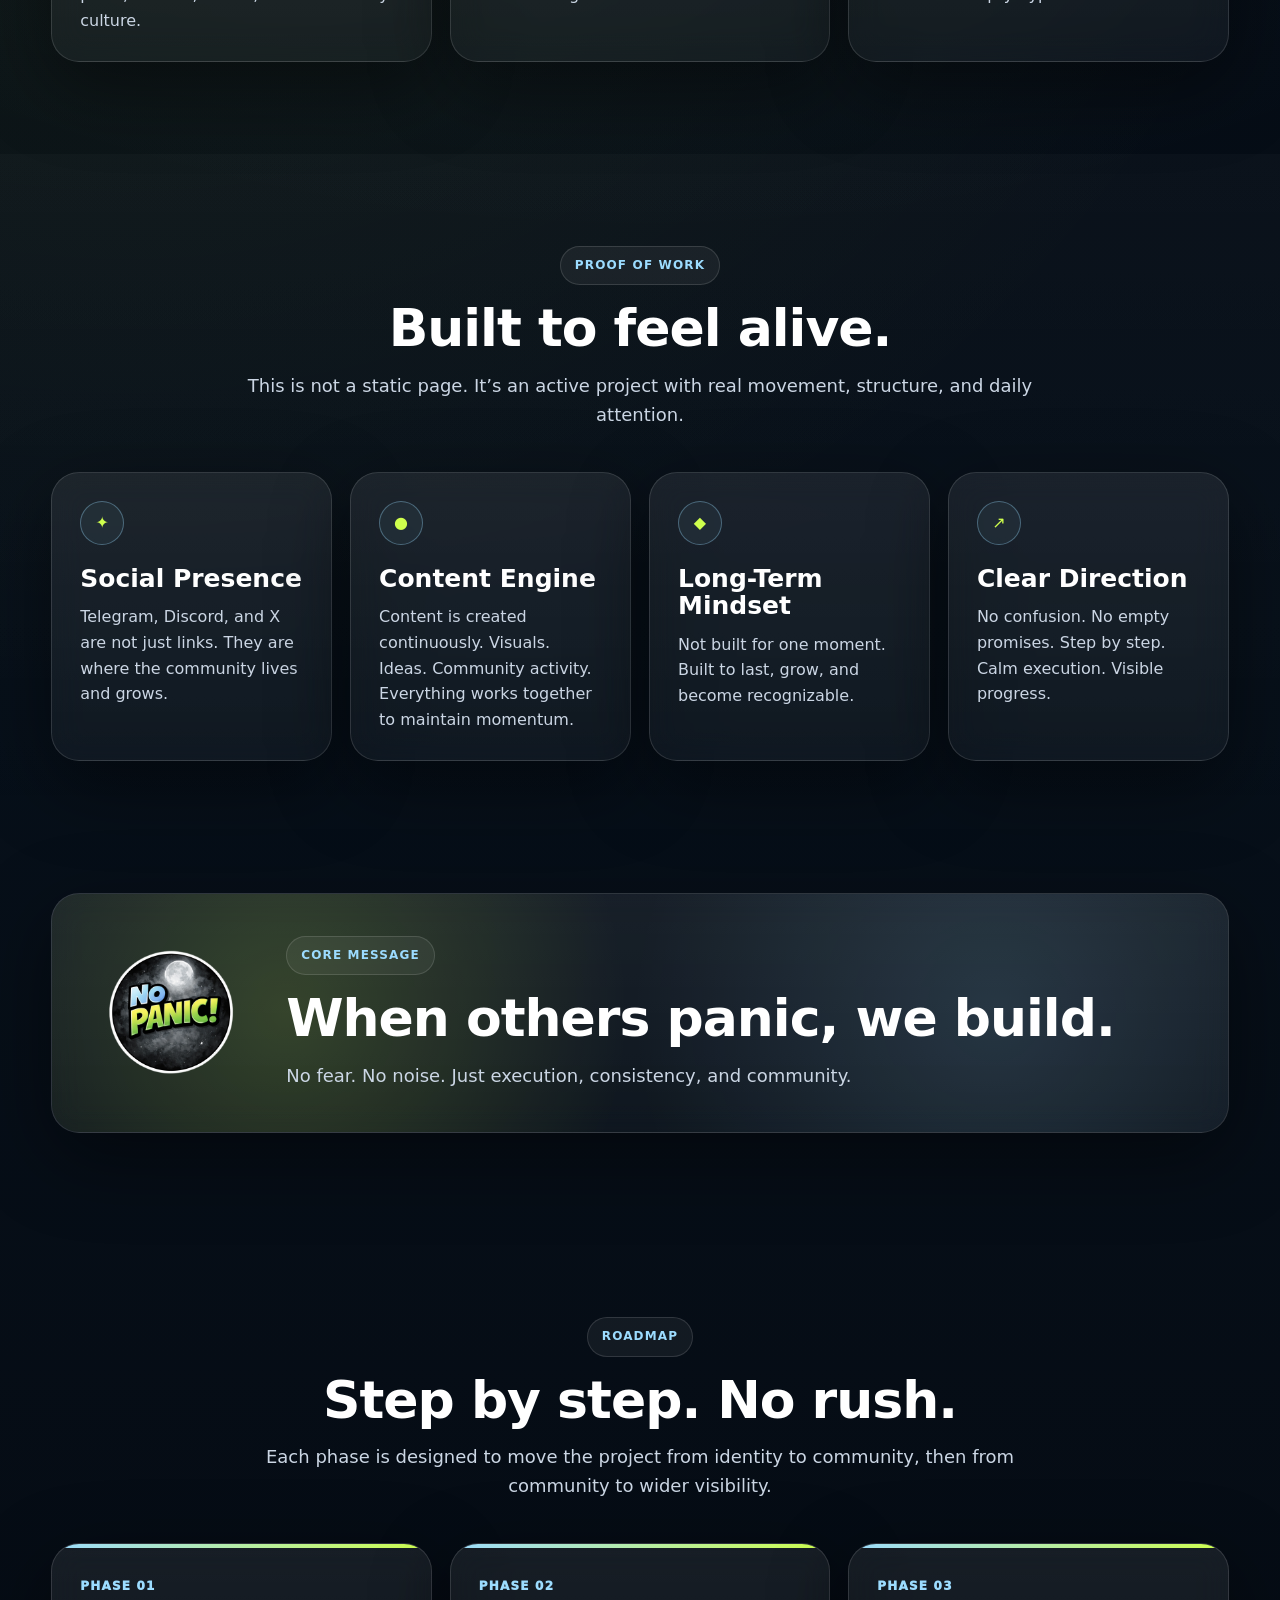
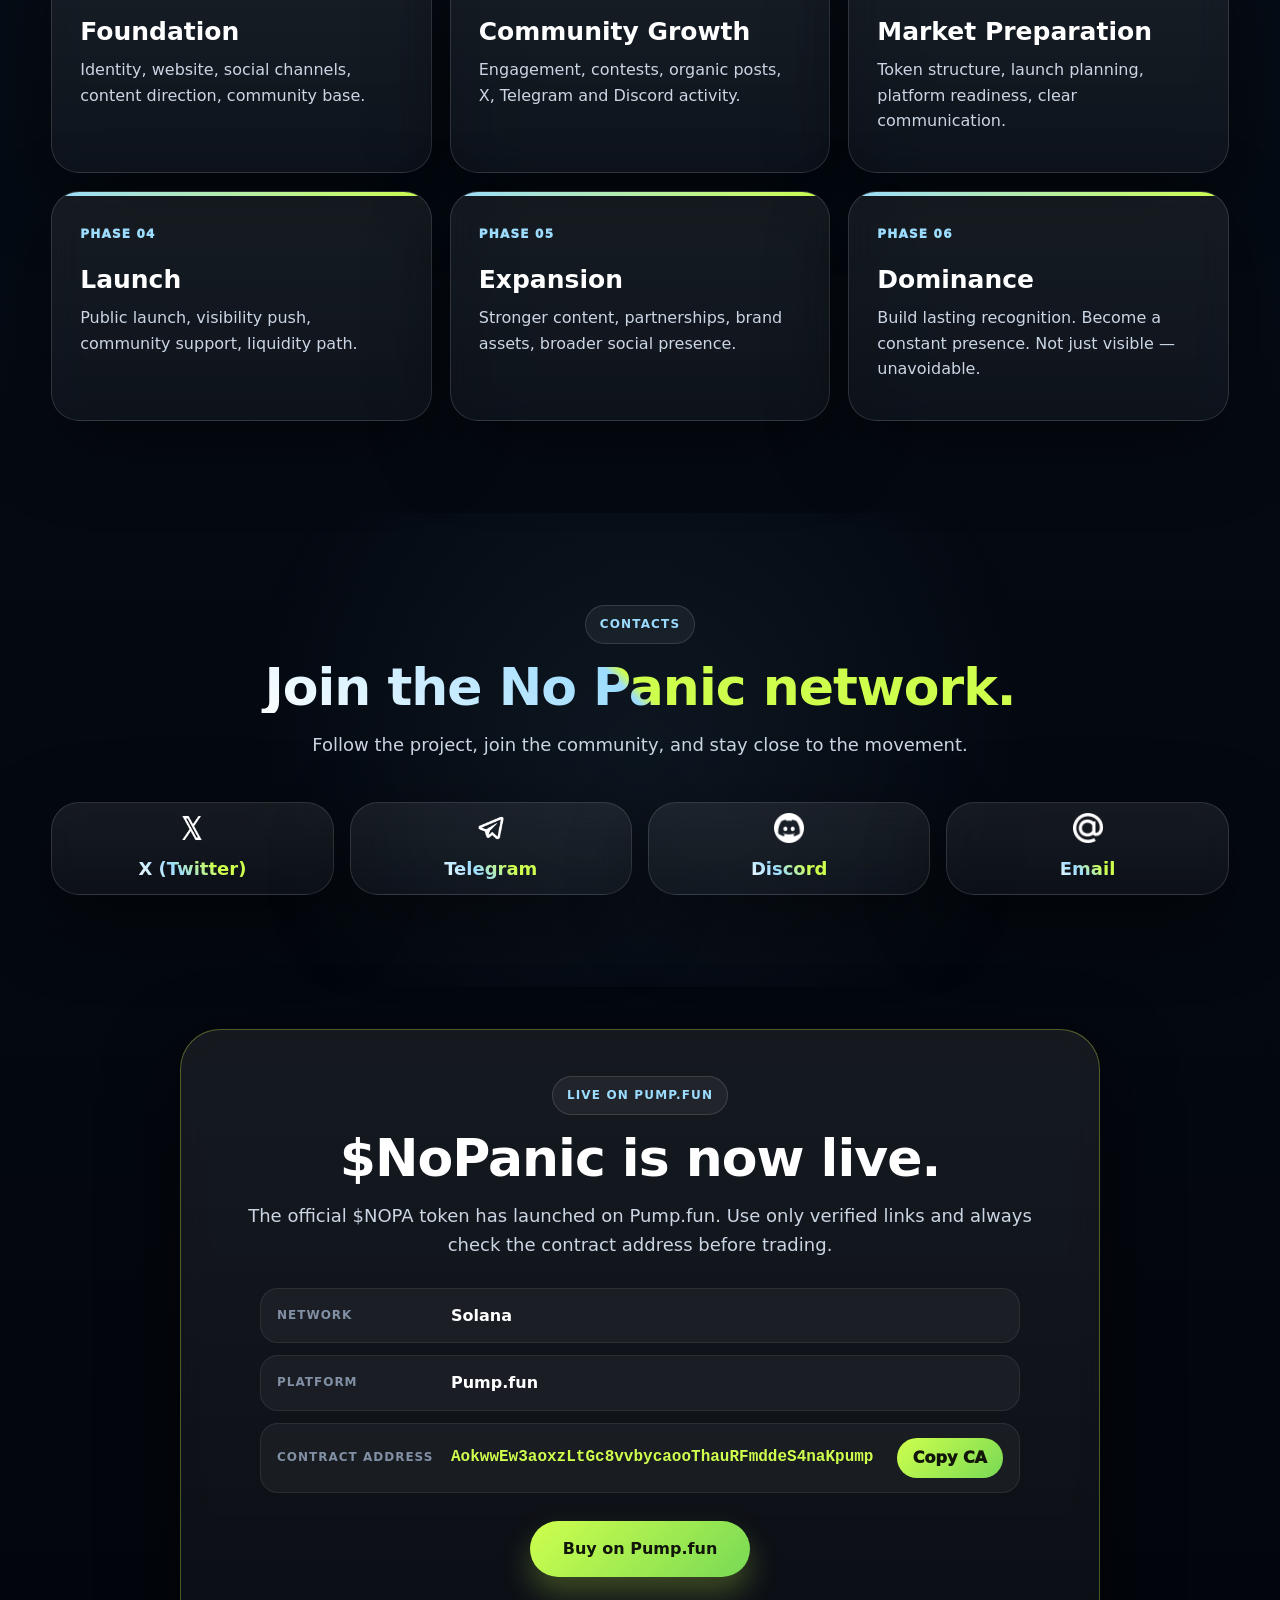
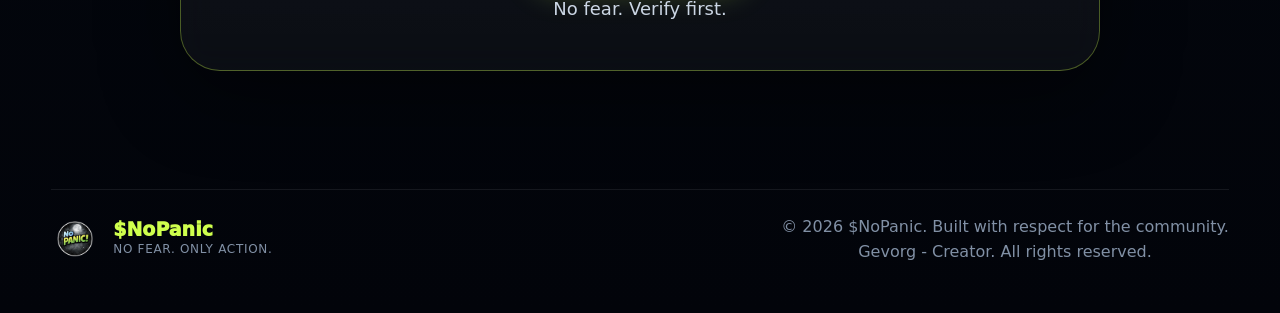
==== commit bd5e1a82: "Update launch status and contract details in index.html" ====
--- a/index.html
+++ b/index.html
@@ -45,7 +45,7 @@
           <a href="#contacts">Contacts</a>
         </nav>
 
-        <a class="header-action" href="#buy">Launch Status</a>
+        <a class="header-action" href="#buy">Buy $NOPA</a>
 
         <button
           class="menu-button"
@@ -157,7 +157,7 @@
             <div class="panel-line"></div>
             <p>
               <strong>Beyond the Market.</strong>
-              This isn’t just about charts. As $PANIC grows, we aim to direct
+              This isn’t just about charts. As $NOPA grows, we aim to direct
               part of its energy toward real-world impact through charitable
               support. Community strength and market performance will define how
               far this can go. No rush. Just real impact.
@@ -374,20 +374,52 @@
         </div>
       </section>
 
-      <section id="buy" class="section buy-section">
-        <div class="container buy-card reveal">
-          <span class="section-kicker">Launch status</span>
-          <h2>$NoPanic is preparing for launch.</h2>
-          <p>
-            The token is not live yet. We are building the community, identity,
-            and foundation first. Official launch information will be shared
-            only through our verified channels.
-          </p>
-          <button class="btn btn-disabled" type="button" disabled>
-            Buy Soon
+  <section id="buy" class="section buy-section">
+    <div class="container buy-card buy-card-live reveal">
+      <span class="section-kicker">Live on Pump.fun</span>
+
+      <h2>$NoPanic is now live.</h2>
+
+      <p>
+        The official $NOPA token has launched on Pump.fun. Use only verified
+        links and always check the contract address before trading.
+      </p>
+
+      <div class="launch-details" aria-label="Official launch details">
+        <div class="detail-row">
+          <span>Network</span>
+          <strong>Solana</strong>
+        </div>
+
+        <div class="detail-row">
+          <span>Platform</span>
+          <strong>Pump.fun</strong>
+        </div>
+
+        <div class="detail-row ca-row">
+          <span>Contract Address</span>
+          <code id="contractAddress">AokwwEw3aoxzLtGc8vvbycaooThauRFmddeS4naKpump</code>
+          <button class="copy-ca" type="button" data-copy-target="contractAddress">
+            Copy CA
           </button>
         </div>
-      </section>
+      </div>
+
+      <div class="buy-actions">
+        <a
+          class="btn btn-primary"
+          href="https://pump.fun/coin/AokwwEw3aoxzLtGc8vvbycaooThauRFmddeS4naKpump"
+          target="_blank"
+          rel="noopener noreferrer"
+        >
+          Buy on Pump.fun
+        </a>
+      </div>
+
+      <p class="launch-note">No fear. Verify first.</p>
+    </div>
+  </section>
+      
     </main>
 
     <footer class="site-footer">
@@ -455,6 +487,41 @@
         }
       });
 
+      const copyButtons = document.querySelectorAll("[data-copy-target]");
+
+    copyButtons.forEach((button) => {
+      button.addEventListener("click", async () => {
+        const targetId = button.getAttribute("data-copy-target");
+        const target = document.getElementById(targetId);
+        const value = target?.textContent.trim();
+  
+        if (!value) return;
+  
+        try {
+          await navigator.clipboard.writeText(value);
+        } catch {
+          const textarea = document.createElement("textarea");
+          textarea.value = value;
+          textarea.setAttribute("readonly", "");
+          textarea.style.position = "fixed";
+          textarea.style.opacity = "0";
+          document.body.appendChild(textarea);
+          textarea.select();
+          document.execCommand("copy");
+          textarea.remove();
+        }
+  
+        const originalText = button.textContent;
+        button.textContent = "Copied";
+        button.classList.add("copied");
+  
+        setTimeout(() => {
+          button.textContent = originalText;
+          button.classList.remove("copied");
+        }, 1600);
+      });
+    });
+
     </script>
   </body>
 </html>
--- a/style.css
+++ b/style.css
@@ -1,25 +1,27 @@
 :root {
-  --bg-main: #05070b;
-  --bg-soft: #0b1018;
-  --card-bg: rgba(255, 255, 255, 0.05);
-  --card-border: rgba(255, 255, 255, 0.1);
-  --text-main: #ffffff;
-  --text-soft: #c6d0dc;
-  --text-muted: #8f9caf;
+  --bg: #02040a;
+  --bg-2: #07101a;
+  --panel: rgba(255, 255, 255, 0.065);
+  --panel-strong: rgba(255, 255, 255, 0.1);
+  --border: rgba(255, 255, 255, 0.13);
+  --border-soft: rgba(255, 255, 255, 0.08);
+  --text: #ffffff;
+  --soft: #cbd6e4;
+  --muted: #8190a5;
+  --blue: #9cdcff;
   --lime: #cfff4d;
-  --green: #82dc57;
-  --blue: #9cdcff;
-  --shadow-lime: rgba(207, 255, 77, 0.22);
-  --shadow-blue: rgba(156, 220, 255, 0.18);
-  --radius: 24px;
-  --radius-lg: 32px;
-  --container: 1220px;
+  --green: #78d955;
+  --dark: #0a0e14;
+  --radius: 28px;
+  --radius-lg: 40px;
+  --container: 1180px;
+  --shadow: 0 24px 80px rgba(0, 0, 0, 0.45);
 }
 
 * {
+  box-sizing: border-box;
   margin: 0;
   padding: 0;
-  box-sizing: border-box;
 }
 
 html {
@@ -27,15 +29,45 @@
 }
 
 body {
-  font-family: Arial, sans-serif;
+  min-height: 100vh;
+  font-family:
+    Inter,
+    ui-sans-serif,
+    system-ui,
+    -apple-system,
+    BlinkMacSystemFont,
+    "Segoe UI",
+    Arial,
+    sans-serif;
+  color: var(--text);
   background:
-    radial-gradient(circle at 10% 10%, rgba(156, 220, 255, 0.08), transparent 25%),
-    radial-gradient(circle at 80% 15%, rgba(207, 255, 77, 0.08), transparent 25%),
-    linear-gradient(180deg, #04060a 0%, #081018 45%, #05070b 100%);
-  color: var(--text-main);
+    radial-gradient(
+      circle at 50% 0%,
+      rgba(156, 220, 255, 0.12),
+      transparent 36%
+    ),
+    radial-gradient(
+      circle at 10% 20%,
+      rgba(207, 255, 77, 0.08),
+      transparent 30%
+    ),
+    linear-gradient(180deg, #02040a 0%, #07101a 44%, #02040a 100%);
+  overflow-x: hidden;
   line-height: 1.6;
-  overflow-x: hidden;
-  position: relative;
+}
+
+body::before {
+  content: "";
+  position: fixed;
+  inset: 0;
+  z-index: 0;
+  pointer-events: none;
+  background-image:
+    linear-gradient(rgba(255, 255, 255, 0.035) 1px, transparent 1px),
+    linear-gradient(90deg, rgba(255, 255, 255, 0.035) 1px, transparent 1px);
+  background-size: 58px 58px;
+  mask-image: radial-gradient(circle at center, black 0%, transparent 72%);
+  opacity: 0.28;
 }
 
 img {
@@ -44,8 +76,8 @@
 }
 
 a {
+  color: inherit;
   text-decoration: none;
-  color: inherit;
 }
 
 button {
@@ -54,586 +86,689 @@
 
 .container {
   width: min(92%, var(--container));
-  margin: 0 auto;
+  margin-inline: auto;
   position: relative;
   z-index: 2;
 }
 
-.bg-grid {
+.page-noise {
   position: fixed;
   inset: 0;
-  background-image:
-    linear-gradient(rgba(255,255,255,0.03) 1px, transparent 1px),
-    linear-gradient(90deg, rgba(255,255,255,0.03) 1px, transparent 1px);
-  background-size: 42px 42px;
-  mask-image: radial-gradient(circle at center, black 35%, transparent 85%);
-  opacity: 0.18;
+  z-index: 1;
+  pointer-events: none;
+  opacity: 0.11;
+  background-image: url("data:image/svg+xml,%3Csvg viewBox='0 0 220 220' xmlns='http://www.w3.org/2000/svg'%3E%3Cfilter id='n'%3E%3CfeTurbulence type='fractalNoise' baseFrequency='0.8' numOctaves='3' stitchTiles='stitch'/%3E%3C/filter%3E%3Crect width='100%25' height='100%25' filter='url(%23n)' opacity='0.45'/%3E%3C/svg%3E");
+}
+
+.space-glow {
+  position: fixed;
+  border-radius: 999px;
+  filter: blur(75px);
+  opacity: 0.6;
   pointer-events: none;
   z-index: 0;
 }
 
-.bg-orb {
-  position: fixed;
-  border-radius: 50%;
-  filter: blur(70px);
-  pointer-events: none;
-  z-index: 0;
-}
-
-.orb-1 {
-  width: 320px;
-  height: 320px;
-  left: -80px;
-  top: 80px;
-  background: rgba(156, 220, 255, 0.12);
-}
-
-.orb-2 {
+.glow-a {
   width: 340px;
   height: 340px;
-  right: -100px;
+  background: rgba(156, 220, 255, 0.16);
+  left: -120px;
+  top: 130px;
+}
+
+.glow-b {
+  width: 420px;
+  height: 420px;
+  background: rgba(207, 255, 77, 0.1);
+  right: -180px;
   top: 220px;
-  background: rgba(207, 255, 77, 0.1);
-}
-
-.header {
+}
+
+.glow-c {
+  width: 300px;
+  height: 300px;
+  background: rgba(120, 217, 85, 0.08);
+  left: 45%;
+  bottom: 8%;
+}
+
+.site-header {
   position: sticky;
   top: 0;
   z-index: 50;
-  backdrop-filter: blur(14px);
-  background: rgba(5, 8, 13, 0.72);
-  border-bottom: 1px solid rgba(255, 255, 255, 0.08);
-}
-
-.nav {
-  min-height: 84px;
+  background: rgba(2, 4, 10, 0.72);
+  backdrop-filter: blur(18px);
+  border-bottom: 1px solid var(--border-soft);
+}
+
+.nav-wrap {
+  min-height: 82px;
   display: flex;
   align-items: center;
   gap: 20px;
 }
 
-.brand {
+.brand,
+.footer-brand {
   display: flex;
   align-items: center;
   gap: 14px;
-  flex-shrink: 0;
-}
-
-.brand-logo,
-.footer-logo {
-  width: 52px;
-  height: 52px;
+}
+
+.brand-logo {
+  width: 54px;
+  height: 54px;
   border-radius: 50%;
   object-fit: cover;
   box-shadow:
-    0 0 0 1px rgba(255,255,255,0.08),
-    0 0 30px rgba(255,255,255,0.08);
-}
-
-.brand-text {
-  display: flex;
-  flex-direction: column;
+    0 0 0 1px var(--border),
+    0 0 32px rgba(156, 220, 255, 0.12);
+}
+
+.brand strong,
+.footer-brand strong {
+  display: block;
+  font-size: 19px;
   line-height: 1.1;
-}
-
-.brand-name {
-  font-size: 22px;
-  font-weight: 900;
+  font-weight: 950;
   color: var(--lime);
 }
 
-.brand-sub {
-  font-size: 11px;
-  letter-spacing: 1.7px;
-  color: var(--text-muted);
+.brand span,
+.footer-brand span {
+  display: block;
+  color: var(--muted);
+  font-size: 12px;
+  letter-spacing: 0.7px;
   text-transform: uppercase;
 }
 
-.menu {
+.desktop-nav {
   display: flex;
   align-items: center;
-  gap: 24px;
+  gap: 26px;
   margin-left: auto;
 }
 
-.menu a {
-  color: var(--text-soft);
+.desktop-nav a {
+  color: var(--soft);
   font-size: 15px;
   transition: 0.2s ease;
 }
 
-.menu a:hover {
+.desktop-nav a:hover {
   color: var(--lime);
 }
 
-.nav-cta,
+.header-action,
 .btn {
   display: inline-flex;
   align-items: center;
   justify-content: center;
-  border-radius: 16px;
-  font-weight: 800;
+  border-radius: 999px;
+  font-weight: 900;
   transition: 0.25s ease;
 }
 
-.nav-cta {
+.header-action {
   padding: 12px 18px;
-  margin-left: 12px;
-  background: linear-gradient(135deg, var(--lime), var(--green));
-  color: #10130b;
-  box-shadow: 0 10px 30px var(--shadow-lime);
-}
-
-.nav-cta:hover,
-.btn:hover {
-  transform: translateY(-2px);
-}
-
-.menu-toggle {
+  background: rgba(255, 255, 255, 0.06);
+  border: 1px solid var(--border);
+  color: var(--lime);
+  border-color: rgba(207, 255, 77, 0.4);
+}
+
+.header-action:hover {
+  background: #9cdcff33;
+  border-color: rgba(0, 255, 102, 0.537);
+}
+
+.menu-button {
   display: none;
   margin-left: auto;
-  width: 50px;
-  height: 50px;
-  border: 1px solid var(--card-border);
-  border-radius: 16px;
-  background: rgba(255, 255, 255, 0.03);
+  width: 52px;
+  height: 52px;
+  border: 1px solid var(--border);
+  border-radius: 18px;
+  background: rgba(255, 255, 255, 0.055);
   cursor: pointer;
   position: relative;
 }
 
-.menu-toggle span {
+.menu-button span {
   position: absolute;
-  left: 12px;
-  width: 24px;
+  left: 14px;
+  width: 22px;
   height: 2px;
+  border-radius: 99px;
   background: #fff;
-  transition: 0.25s ease;
-}
-
-.menu-toggle span:first-child {
-  top: 18px;
-}
-
-.menu-toggle span:last-child {
-  top: 28px;
-}
-
-.menu-toggle.active span:first-child {
+  transition: 0.2s ease;
+}
+
+.menu-button span:first-child {
+  top: 19px;
+}
+.menu-button span:last-child {
+  top: 29px;
+}
+.menu-button.open span:first-child {
+  top: 25px;
   transform: rotate(45deg);
-  top: 24px;
-}
-
-.menu-toggle.active span:last-child {
+}
+.menu-button.open span:last-child {
+  top: 25px;
   transform: rotate(-45deg);
-  top: 24px;
-}
-
-.mobile-menu {
+}
+
+.mobile-nav {
   display: none;
   flex-direction: column;
-  gap: 14px;
-  padding: 0 4% 20px;
-}
-
-.mobile-menu a {
-  color: var(--text-soft);
-}
-
-.mobile-menu.active {
+  gap: 12px;
+  padding: 0 4% 22px;
+}
+
+.mobile-nav.open {
   display: flex;
 }
-
-.mobile-cta {
-  margin-top: 6px;
-  width: 100%;
-}
-
-.hero {
-  padding: 30px 0 40px;
-  min-height: calc(100vh - 84px);
+.mobile-nav a {
+  color: var(--soft);
+  padding: 10px 0;
+}
+
+.section-hero {
+  min-height: calc(100vh - 82px);
   display: flex;
   align-items: center;
+  padding: 22px 0 42px;
 }
 
 .hero-grid {
   display: grid;
   grid-template-columns: 1.08fr 0.92fr;
-  gap: 40px;
+  gap: 46px;
   align-items: center;
 }
 
-.eyebrow,
-.section-tag {
+.status-pill,
+.section-kicker {
   display: inline-flex;
   align-items: center;
   gap: 10px;
   padding: 9px 14px;
   border-radius: 999px;
-  border: 1px solid rgba(255,255,255,0.08);
-  background: rgba(255,255,255,0.04);
+  border: 1px solid var(--border);
+  background: rgba(255, 255, 255, 0.055);
   color: var(--blue);
+  text-transform: uppercase;
+  letter-spacing: 1.15px;
   font-size: 12px;
-  font-weight: 800;
-  letter-spacing: 1.2px;
-  text-transform: uppercase;
-}
-
-
-.hero-copy h1 {
-  margin-top: 18px;
-  font-size: clamp(36px, 8vw, 52px);
-  line-height: 1.1;
+  font-weight: 900;
+}
+
+.pulse-dot {
+  width: 9px;
+  height: 9px;
+  border-radius: 999px;
+  background: var(--lime);
+  box-shadow: 0 0 0 0 rgba(207, 255, 77, 0.65);
+  animation: pulse 1.8s infinite;
+}
+
+@keyframes pulse {
+  70% {
+    box-shadow: 0 0 0 12px rgba(207, 255, 77, 0);
+  }
+  100% {
+    box-shadow: 0 0 0 0 rgba(207, 255, 77, 0);
+  }
+}
+
+.hero-content h1 {
+  margin-top: 20px;
+  max-width: 820px;
+  font-size: clamp(38px, 5vw, 52px);
+  line-height: 0.92;
   letter-spacing: -2px;
-  font-weight: 900;
-}
-
-.hero-copy h1 span {
-  background: linear-gradient(90deg, #ffffff 0%, var(--blue) 30%, var(--lime) 100%);
+  font-weight: 850;
+}
+
+.hero-content h1 span {
+  display: block;
+  margin-top: 8px;
+  background: linear-gradient(
+    90deg,
+    #fff 0%,
+    var(--blue) 38%,
+    var(--lime) 100%
+  );
   -webkit-background-clip: text;
   -webkit-text-fill-color: transparent;
-  text-shadow: 0 0 24px rgba(255,255,255,0.05);
-}
-
-.hero-text {
-  margin-top: 22px;
-  max-width: 650px;
+}
+
+.hero-lead {
+  margin-top: 26px;
+  max-width: 690px;
+  color: var(--soft);
   font-size: 19px;
-  color: var(--text-soft);
 }
 
 .hero-actions {
   display: flex;
   flex-wrap: wrap;
   gap: 14px;
-  margin-top: 28px;
+  margin-top: 32px;
 }
 
 .btn {
-  min-height: 54px;
-  padding: 0 24px;
+  min-height: 56px;
+  padding: 0 25px;
+  border: none;
+  cursor: pointer;
+}
+
+.btn:hover {
+  transform: translateY(-2px);
 }
 
 .btn-primary {
+  color: #111608;
   background: linear-gradient(135deg, var(--lime), var(--green));
-  color: #12160d;
-  box-shadow: 0 14px 40px var(--shadow-lime);
-}
-
-.btn-secondary {
-  color: #fff;
-  border: 1px solid rgba(255,255,255,0.14);
-  background: rgba(255,255,255,0.03);
-}
-
-.btn-secondary:hover {
-  border-color: rgba(207, 255, 77, 0.45);
-  color: var(--lime);
-}
-
-.hero-stats {
-  margin-top: 34px;
+  box-shadow: 0 16px 30px rgba(207, 255, 77, 0.25);
+}
+
+.btn-ghost {
+  color: #111608;
+  background: rgb(156, 220, 255);
+  border: 1px solid var(--border);
+  box-shadow: 0 16px 30px rgba(77, 255, 237, 0.25);
+}
+
+.btn-ghost:hover {
+  border-color: rgba(156, 220, 255, 0.45);
+}
+
+.btn-disabled {
+  color: rgba(255, 255, 255, 0.62);
+  background: rgba(255, 255, 255, 0.08);
+  border: 1px solid var(--border);
+  cursor: not-allowed;
+}
+
+.btn-disabled:hover {
+  transform: none;
+}
+
+.hero-metrics {
+  margin-top: 38px;
   display: grid;
   grid-template-columns: repeat(3, minmax(0, 1fr));
   gap: 14px;
-  max-width: 700px;
-}
-
-.stat-card {
-  padding: 18px;
+  max-width: 760px;
+}
+
+.hero-metrics div {
+  padding: 15px;
+  border: 1px solid var(--border-soft);
+  border-radius: 22px;
+  background: rgba(10, 86, 86, 0.12);
+}
+
+.hero-metrics strong {
+  display: block;
+  margin-top: 7px;
+  font-size: 18px;
+}
+
+.hero-metrics p {
+  color: rgb(180, 177, 177);
+  font-size: 14px;
+  margin-top: 2px;
+}
+
+.hero-art {
+  position: relative;
+  min-height: 560px;
+  display: grid;
+  place-items: center;
+}
+
+.main-logo {
+  width: min(88%, 470px);
+  border-radius: 50%;
+  z-index: 5;
+  animation: float 6s ease-in-out infinite;
+  box-shadow:
+    0 0 0 1px var(--border),
+    0 30px 100px rgba(0, 0, 0, 0.42),
+    0 0 120px rgba(207, 255, 77, 0.12);
+}
+
+@keyframes float {
+  0%,
+  100% {
+    transform: translateY(0);
+  }
+  50% {
+    transform: translateY(-14px);
+  }
+}
+
+.orbit {
+  position: absolute;
+  border: 1px solid rgba(255, 255, 255, 0.1);
+  border-radius: 50%;
+}
+
+.orbit-one {
+  width: 520px;
+  height: 520px;
+  animation: rotate 22s linear infinite;
+}
+
+.orbit-two {
+  width: 410px;
+  height: 410px;
+  border-style: dashed;
+  border-color: rgba(207, 255, 77, 0.18);
+  animation: rotate 18s linear infinite reverse;
+}
+
+.orbit-one::after,
+.orbit-two::after {
+  content: "";
+  position: absolute;
+  width: 10px;
+  height: 10px;
+  border-radius: 50%;
+  background: var(--lime);
+  box-shadow: 0 0 24px rgba(207, 255, 77, 0.7);
+}
+
+.orbit-one::after {
+  top: 70px;
+  right: 64px;
+}
+.orbit-two::after {
+  bottom: 38px;
+  left: 80px;
+  background: var(--blue);
+  box-shadow: 0 0 24px rgba(156, 220, 255, 0.7);
+}
+
+@keyframes rotate {
+  to {
+    transform: rotate(360deg);
+  }
+}
+
+.floating-card {
+  position: absolute;
+  z-index: 6;
+  min-width: 110px;
+  padding: 12px;
   border-radius: 20px;
-  background: rgba(255,255,255,0.04);
-  border: 1px solid rgba(255,255,255,0.07);
-}
-
-.stat-label {
+  border: 0.5px solid var(--border);
+  background: rgba(1, 35, 31, 0.056);
+  backdrop-filter: blur(15px);
+  box-shadow: var(--shadow);
+}
+
+.floating-card span {
   display: block;
-  font-size: 12px;
-  color: var(--text-muted);
+  color: var(--muted);
+  font-size: 10px;
   text-transform: uppercase;
   letter-spacing: 1px;
-  margin-bottom: 6px;
-}
-
-.stat-card strong {
-  font-size: 18px;
-  color: #fff;
-}
-
-.hero-visual {
+}
+
+.floating-card strong {
+  display: block;
+  margin-top: 2px;
+  font-size: 16px;
+}
+
+.card-top {
+  top: 66px;
+  right: 0;
+}
+.card-bottom {
+  bottom: 74px;
+  left: 0;
+}
+
+.ticker {
   position: relative;
-  min-height: 420px;
+  z-index: 3;
+  overflow: hidden;
+  border-block: 1px solid var(--border-soft);
+  background: rgba(255, 255, 255, 0.04);
+}
+
+.ticker-track {
   display: flex;
-  align-items: center;
-  justify-content: center;
-}
-
-.hero-logo-ring,
-.hero-logo-glow {
-  position: absolute;
-  border-radius: 50%;
-}
-
-.hero-logo-ring {
-  width: 440px;
-  height: 440px;
-  border: 1px solid rgba(255,255,255,0.12);
-  box-shadow:
-    0 0 0 30px rgba(255,255,255,0.015),
-    0 0 0 60px rgba(255,255,255,0.01);
-}
-
-.hero-logo-glow {
-  width: 360px;
-  height: 360px;
-  background:
-    radial-gradient(circle, rgba(207,255,77,0.17) 0%, rgba(156,220,255,0.10) 35%, rgba(255,255,255,0.02) 60%, transparent 72%);
-  filter: blur(18px);
-}
-
-.hero-logo {
-  position: relative;
-  z-index: 2;
-  width: min(88%, 420px);
-  border-radius: 50%;
-  box-shadow:
-    0 0 0 1px rgba(255,255,255,0.08),
-    0 0 50px rgba(255,255,255,0.08),
-    0 0 100px rgba(156,220,255,0.10),
-    0 0 140px rgba(207,255,77,0.08);
-}
-
-.ticker-wrap {
-  overflow: hidden;
-  border-top: 1px solid rgba(255,255,255,0.06);
-  border-bottom: 1px solid rgba(255,255,255,0.06);
-  background: rgba(255,255,255,0.03);
-}
-
-.ticker {
-  display: flex;
-  gap: 38px;
+  gap: 34px;
   min-width: max-content;
-  padding: 16px 0;
-  color: var(--text-soft);
+  padding: 15px 0;
+  animation: ticker 24s linear infinite;
+}
+
+.ticker-track span {
+  color: var(--soft);
   text-transform: uppercase;
   letter-spacing: 2px;
   font-size: 13px;
-  animation: tickerMove 22s linear infinite;
-}
-
-.ticker span {
+  font-weight: 900;
+}
+
+.ticker-track span::after {
+  content: "•";
+  color: var(--lime);
+  margin-left: 34px;
+}
+
+@keyframes ticker {
+  to {
+    transform: translateX(-50%);
+  }
+}
+
+.section {
   position: relative;
-  padding-right: 38px;
-}
-
-.ticker span::after {
-  content: "•";
+  z-index: 2;
+  padding: 92px 0;
+}
+
+.split-layout {
+  display: grid;
+  grid-template-columns: 1fr 0.75fr;
+  gap: 34px;
+  align-items: end;
+  margin-bottom: 34px;
+}
+
+.section-copy h2,
+.section-center h2,
+.statement-card h2,
+.buy-card h2 {
+  margin-top: 18px;
+  font-size: clamp(36px, 5vw, 52px);
+  line-height: 0.98;
+  letter-spacing: -1px;
+}
+
+.section-copy p,
+.section-center p,
+.focus-panel p,
+.statement-card p,
+.buy-card p {
+  margin-top: 18px;
+  color: var(--soft);
+  font-size: 18px;
+}
+
+.section-center {
+  max-width: 790px;
+  margin-inline: auto;
+  text-align: center;
+  margin-bottom: 42px;
+}
+
+.focus-panel,
+.info-card,
+.proof-card,
+.roadmap-card,
+.contact-card,
+.statement-card,
+.buy-card {
+  border: 1px solid var(--border);
+  background: linear-gradient(
+    180deg,
+    rgba(255, 255, 255, 0.075),
+    rgba(255, 255, 255, 0.04)
+  );
+  border-radius: var(--radius);
+  box-shadow: var(--shadow);
+  backdrop-filter: blur(16px);
+}
+
+.focus-panel {
+  position: relative;
+  padding: 28px;
+  overflow: hidden;
+}
+
+.panel-line {
+  width: 72px;
+  height: 4px;
+  border-radius: 99px;
+  background: linear-gradient(90deg, var(--blue), var(--lime));
+}
+
+.cards-grid {
+  display: grid;
+  grid-template-columns: repeat(3, 1fr);
+  gap: 18px;
+}
+
+.info-card,
+.proof-card,
+.roadmap-card {
+  padding: 28px;
+  transition: 0.25s ease;
+}
+
+.info-card:hover,
+.proof-card:hover,
+.roadmap-card:hover,
+.contact-card:hover {
+  transform: translateY(-6px);
+  border-color: rgba(207, 255, 77, 0.3);
+}
+
+.card-number {
+  display: inline-grid;
+  place-items: center;
+  width: 48px;
+  height: 48px;
+  border-radius: 17px;
+  color: #101609;
+  background: linear-gradient(135deg, var(--lime), var(--green));
+  font-weight: 950;
+}
+
+.info-card h3,
+.proof-card h3,
+.roadmap-card h3 {
+  margin-top: 20px;
+  font-size: 25px;
+  line-height: 1.1;
+}
+
+.info-card p,
+.proof-card p,
+.roadmap-card p {
+  margin-top: 12px;
+  color: var(--soft);
+}
+
+.proof-section {
+  background: linear-gradient(180deg, rgba(255, 255, 255, 0.025), transparent);
+}
+
+.proof-grid {
+  display: grid;
+  grid-template-columns: repeat(4, 1fr);
+  gap: 18px;
+}
+
+.proof-icon {
+  display: inline-grid;
+  place-items: center;
+  width: 44px;
+  height: 44px;
+  border-radius: 50%;
+  border: 1px solid rgba(156, 220, 255, 0.35);
+  color: var(--lime);
+  background: rgba(156, 220, 255, 0.06);
+}
+
+.statement-section {
+  padding-top: 40px;
+}
+
+.statement-card {
+  display: grid;
+  grid-template-columns: 170px 1fr;
+  gap: 30px;
+  align-items: center;
+  padding: 34px;
+  overflow: hidden;
+  position: relative;
+}
+
+.statement-card::before {
+  content: "";
   position: absolute;
-  right: 10px;
-  color: var(--lime);
-}
-
-@keyframes tickerMove {
-  from {
-    transform: translateX(0);
-  }
-  to {
-    transform: translateX(-40%);
-  }
-}
-
-.section {
-  padding: 80px 0;
+  inset: -2px;
+  background:
+    radial-gradient(
+      circle at 20% 50%,
+      rgba(207, 255, 77, 0.18),
+      transparent 36%
+    ),
+    radial-gradient(
+      circle at 80% 50%,
+      rgba(156, 220, 255, 0.14),
+      transparent 38%
+    );
+  pointer-events: none;
+}
+
+.statement-card img,
+.statement-card div {
   position: relative;
-}
-
-.section-alt {
-  background: linear-gradient(180deg, rgba(255,255,255,0.02), rgba(255,255,255,0.01));
-}
-
-.section-head {
-  max-width: 780px;
-  margin-bottom: 42px;
-}
-
-.section-head h2 {
-  margin-top: 18px;
-  font-size: clamp(34px, 5vw, 56px);
-  line-height: 1.02;
-  letter-spacing: -1px;
-}
-
-.section-head p {
-  margin-top: 18px;
-  color: var(--text-soft);
-  font-size: 18px;
-}
-
-.glass-card {
-  background: linear-gradient(180deg, rgba(255,255,255,0.06), rgba(255,255,255,0.035));
-  border: 1px solid var(--card-border);
-  border-radius: var(--radius);
-  backdrop-filter: blur(10px);
-  box-shadow: 0 10px 40px rgba(0,0,0,0.18);
-}
-
-.about-grid {
+  z-index: 2;
+}
+
+.statement-card img {
+  width: 170px;
+  border-radius: 50%;
+}
+
+.roadmap {
   display: grid;
-  grid-template-columns: repeat(2, 1fr);
-  gap: 22px;
-}
-
-.feature-card {
-  padding: 30px;
-  min-height: 250px;
-  transition: 0.25s ease;
-}
-
-.feature-card:hover,
-.timeline-card:hover,
-.contact-card:hover,
-.faq-item:hover,
-.why-panel:hover {
-  transform: translateY(-5px);
-  border-color: rgba(207,255,77,0.22);
-}
-
-.feature-icon {
-  width: 46px;
-  height: 46px;
-  border-radius: 16px;
-  display: inline-flex;
-  align-items: center;
-  justify-content: center;
-  margin-bottom: 18px;
-  font-weight: 900;
-  color: #11160d;
-  background: linear-gradient(135deg, var(--lime), var(--green));
-}
-
-.feature-card h3 {
-  font-size: 26px;
-  margin-bottom: 12px;
-}
-
-.feature-card p {
-  color: var(--text-soft);
-}
-
-.why-grid {
-  display: grid;
-  grid-template-columns: 1.1fr 0.9fr;
-  gap: 24px;
-  align-items: stretch;
-}
-
-.why-copy h2 {
-  margin-top: 18px;
-  font-size: clamp(34px, 5vw, 56px);
-  line-height: 1.02;
-  letter-spacing: -1px;
-}
-
-.why-copy > p {
-  margin-top: 18px;
-  font-size: 18px;
-  color: var(--text-soft);
-  max-width: 720px;
-}
-
-.why-list {
-  margin-top: 30px;
-  display: grid;
-  gap: 22px;
-}
-
-.why-item {
-  display: flex;
-  gap: 14px;
-  align-items: flex-start;
-}
-
-.why-bullet {
-  width: 12px;
-  height: 12px;
-  flex-shrink: 0;
-  margin-top: 8px;
-  border-radius: 50%;
-  background: linear-gradient(135deg, var(--blue), var(--lime));
-  box-shadow: 0 0 18px rgba(207,255,77,0.35);
-}
-
-.why-item h4 {
-  font-size: 22px;
-  margin-bottom: 6px;
-}
-
-.why-item p {
-  color: var(--text-soft);
-}
-
-.why-panel {
-  padding: 30px;
+  grid-template-columns: repeat(3, 1fr);
+  gap: 18px;
+}
+
+.roadmap-card {
+  min-height: 230px;
   position: relative;
   overflow: hidden;
 }
 
-.panel-line {
-  position: absolute;
-  inset: 0 auto 0 0;
-  width: 4px;
-  background: linear-gradient(180deg, var(--blue), var(--lime));
-}
-
-.why-panel h3 {
-  font-size: 24px;
-  margin-bottom: 16px;
-}
-
-.panel-quote {
-  font-size: 30px;
-  line-height: 1.1;
-  font-weight: 900;
-  margin-bottom: 28px;
-}
-
-.mini-cards {
-  display: grid;
-  grid-template-columns: repeat(2, 1fr);
-  gap: 14px;
-}
-
-.mini-card {
-  padding: 18px;
-  border-radius: 18px;
-  background: rgba(255,255,255,0.04);
-  border: 1px solid rgba(255,255,255,0.06);
-}
-
-.mini-card span {
-  display: block;
-  color: var(--text-muted);
-  font-size: 13px;
-  margin-bottom: 4px;
-}
-
-.mini-card strong {
-  font-size: 20px;
-}
-
-.timeline {
-  display: grid;
-  grid-template-columns: repeat(3, 1fr);
-  gap: 22px;
-}
-
-.timeline-card {
-  padding: 30px;
-  position: relative;
-  overflow: hidden;
-}
-
-.timeline-card::before {
+.roadmap-card::before {
   content: "";
   position: absolute;
   inset: 0 0 auto 0;
@@ -641,324 +776,376 @@
   background: linear-gradient(90deg, var(--blue), var(--lime));
 }
 
-.timeline-step {
-  display: inline-block;
-  margin-bottom: 16px;
+.roadmap-card span {
   color: var(--blue);
-  font-size: 13px;
-  font-weight: 800;
-  letter-spacing: 1.4px;
-}
-
-.timeline-card h3 {
-  font-size: 28px;
-  margin-bottom: 12px;
-}
-
-.timeline-card p {
-  color: var(--text-soft);
-}
-
-.faq-grid {
-  display: grid;
-  gap: 16px;
-}
-
-.faq-item {
-  padding: 0;
-  overflow: hidden;
-}
-
-.faq-item summary {
-  list-style: none;
-  cursor: pointer;
-  padding: 24px 28px;
-  font-size: 20px;
-  font-weight: 800;
-  position: relative;
-}
-
-.faq-item summary::-webkit-details-marker {
-  display: none;
-}
-
-.faq-item summary::after {
-  content: "+";
-  position: absolute;
-  right: 28px;
-  top: 50%;
-  transform: translateY(-50%);
-  color: var(--lime);
-  font-size: 28px;
-  font-weight: 400;
-}
-
-.faq-item[open] summary::after {
-  content: "–";
-}
-
-.faq-item p {
-  padding: 0 28px 24px;
-  color: var(--text-soft);
+  text-transform: uppercase;
+  letter-spacing: 1.2px;
+  font-size: 12px;
+  font-weight: 950;
+}
+
+.contact-section {
+  background: radial-gradient(
+    circle at center,
+    rgba(156, 220, 255, 0.065),
+    transparent 60%
+  );
+}
+
+.contact-section h2 {
+  background: linear-gradient(
+    45deg,
+    #fff 0%,
+    var(--blue) 48%,
+    var(--lime) 50%
+  );
+  -webkit-background-clip: text;
+  -webkit-text-fill-color: transparent;
 }
 
 .contact-grid {
   display: grid;
-  grid-template-columns: repeat(2, 1fr);
-  gap: 12px;
+  grid-template-columns: repeat(4, 1fr);
+  gap: 16px;
 }
 
 .contact-card {
-  padding: 15px;
-  min-height: 80px;
+  min-height: 90px;
+  padding: 10px;
+  display: flex;
+  flex-direction: column;
+  align-items: center;
+  justify-content: center;
+  text-align: center;
+  gap: 4px;
   transition: 0.25s ease;
 }
 
-.contact-label {
-  display: block;
-  color: var(--text-muted);
-  margin-bottom: 10px;
-  text-transform: uppercase;
-  letter-spacing: 1px;
-  font-size: 12px;
-}
-
-.img-icon {
-  width: 32px;
-  height: 32px;
-  margin-bottom: 12px;
+.contact-card img {
+  width: 30px;
+  height: 30px;
 }
 
 .contact-card strong {
-  font-size: 24px;
-  line-height: 1.2;
-}
+  margin-top: 8px;
+  font-size: 18px;
+  background: linear-gradient(
+    45deg,
+    #fff 0%,
+    var(--blue) 38%,
+    var(--lime) 70%
+  );
+  -webkit-background-clip: text;
+  -webkit-text-fill-color: transparent;
+}
+
+/* .contact-card span {
+  color: var(--muted);
+  font-size: 14px;
+} */
 
 .buy-section {
-  padding-top: 70px;
-}
-
-.buy-box {
-  padding: 46px 30px;
+  padding-top: 42px;
+}
+
+.buy-card {
+  padding: 46px;
   text-align: center;
   border-radius: var(--radius-lg);
+  max-width: 920px;
+  margin-inline: auto;
+}
+
+.buy-card .btn {
+  margin-top: 28px;
+  min-width: 220px;
+}
+
+.site-footer {
   position: relative;
-  overflow: hidden;
-}
-
-.buy-box::before {
-  content: "";
-  position: absolute;
-  inset: 0;
-  background:
-    radial-gradient(circle at top, rgba(156,220,255,0.14), transparent 35%),
-    radial-gradient(circle at bottom, rgba(207,255,77,0.12), transparent 35%);
-  pointer-events: none;
-}
-
-.buy-box h2 {
-  margin-top: 18px;
-  font-size: clamp(34px, 5vw, 54px);
-  line-height: 1.02;
-}
-
-.buy-box p {
-  max-width: 700px;
-  margin: 18px auto 0;
-  font-size: 18px;
-  color: var(--text-soft);
-}
-
-.buy-big {
-  margin-top: 28px;
-  min-width: 240px;
-}
-
-.footer {
-  padding: 30px 0 50px;
-}
-
-.footer-inner {
+  z-index: 2;
+  padding: 26px 0 48px;
+}
+
+.footer-wrap {
   display: flex;
   align-items: center;
   justify-content: space-between;
-  gap: 20px;
+  gap: 18px;
   padding-top: 24px;
-  border-top: 1px solid rgba(255,255,255,0.08);
-}
-
-.footer-brand {
+  border-top: 1px solid var(--border-soft);
+}
+
+.footer-brand img {
+  width: 48px;
+  height: 48px;
+  border-radius: 50%;
+}
+
+.footer-wrap p {
+  color: var(--muted);
+  text-align: center;
+}
+
+.reveal {
+  opacity: 0;
+  transform: translateY(20px);
+  transition:
+    opacity 0.7s ease,
+    transform 0.7s ease;
+}
+
+.reveal.visible {
+  opacity: 1;
+  transform: translateY(0);
+}
+
+.buy-card-live {
+  border-color: rgba(207, 255, 77, 0.32);
+}
+
+.launch-details {
+  display: grid;
+  gap: 12px;
+  max-width: 760px;
+  margin: 28px auto 0;
+  text-align: left;
+}
+
+.detail-row {
+  display: grid;
+  grid-template-columns: 160px 1fr auto;
+  gap: 14px;
+  align-items: center;
+  padding: 14px 16px;
+  border: 1px solid var(--border-soft);
+  border-radius: 18px;
+  background: rgba(255, 255, 255, 0.045);
+}
+
+.detail-row span {
+  color: var(--muted);
+  font-size: 12px;
+  font-weight: 900;
+  letter-spacing: 1px;
+  text-transform: uppercase;
+}
+
+.detail-row strong,
+.detail-row code {
+  color: var(--text);
+  font-weight: 850;
+}
+
+.ca-row code {
+  overflow: hidden;
+  color: var(--lime);
+  font-family: ui-monospace, SFMono-Regular, Menlo, Monaco, Consolas, monospace;
+  text-overflow: ellipsis;
+  white-space: nowrap;
+}
+
+.copy-ca {
+  min-height: 40px;
+  padding: 0 16px;
+  border: 0;
+  border-radius: 999px;
+  color: #111608;
+  background: linear-gradient(135deg, var(--lime), var(--green));
+  cursor: pointer;
+  font-weight: 950;
+}
+
+.copy-ca.copied {
+  background: var(--blue);
+}
+
+.buy-actions {
   display: flex;
-  align-items: center;
-  gap: 14px;
-}
-
-.footer-brand strong {
-  display: block;
-  font-size: 18px;
-}
-
-.footer-brand p,
-.footer-copy {
-  color: var(--text-muted);
-}
-
-@media (max-width: 1120px) {
+  justify-content: center;
+  margin-top: 28px;
+}
+
+.buy-actions .btn {
+  margin-top: 0;
+}
+
+.launch-note {
+  margin-top: 18px;
+  color: var(--muted);
+  font-size: 14px;
+}
+
+@media (max-width: 1100px) {
   .hero-grid,
-  .why-grid,
-  .about-grid,
-  .timeline,
-  .contact-grid {
-    grid-template-columns: 1fr 1fr;
-  }
-
-  .hero-grid {
-    align-items: start;
-  }
-
-  .hero-visual {
-    min-height: 420px;
-  }
-
-  .hero-logo-ring {
+  .split-layout {
+    grid-template-columns: 1fr;
+  }
+
+  .hero-art {
+    min-height: 470px;
+  }
+
+  /* .contact-grid, */
+  .proof-grid {
+    grid-template-columns: repeat(2, 1fr);
+  }
+
+  .roadmap {
+    grid-template-columns: repeat(2, 1fr);
+  }
+
+  .cards-grid {
+    grid-template-columns: repeat(2, 1fr);
+  }
+  .cards-grid > :nth-child(3) {
+    grid-column: span 2;
+  }
+
+}
+
+@media (max-width: 820px) {
+  .desktop-nav,
+  .header-action {
+    display: none;
+  }
+
+  .menu-button {
+    display: block;
+  }
+
+  .section-hero {
+    min-height: auto;
+    padding: 42px 0 52px;
+  }
+
+  .hero-content h1 {
+    letter-spacing: -2px;
+  }
+
+  .hero-art {
+    min-height: 360px;
+    order: -1;
+  }
+
+  .main-logo {
+    width: min(78%, 330px);
+  }
+
+  .orbit-one {
     width: 360px;
     height: 360px;
   }
-
-  .hero-logo-glow {
-    width: 300px;
-    height: 300px;
-  }
-}
-
-@media (max-width: 820px) {
-  .menu,
-  .nav-cta {
-    display: none;
-  }
-
-  .menu-toggle {
-    display: inline-block;
-  }
-
-  .hero {
-    min-height: auto;
-    padding-top: 44px;
-  }
-
-  .hero-grid,
-  .why-grid,
-  .about-grid,
-  .timeline,
-  /* .contact-grid, */
-  .hero-stats {
+  .orbit-two {
+    width: 290px;
+    height: 290px;
+  }
+
+  .floating-card {
+    min-width: 132px;
+    padding: 12px 14px;
+  }
+
+  .card-top {
+    right: 4px;
+    top: 28px;
+  }
+  .card-bottom {
+    left: 4px;
+    bottom: 34px;
+  }
+
+  .hero-metrics,
+  .statement-card {
     grid-template-columns: 1fr;
   }
 
+  .proof-grid,
+  .roadmap,
   .contact-grid {
     grid-template-columns: repeat(2, 1fr);
-    gap: 12px;
-  }
-
-  .hero-copy {
-    order: 2;
-  }
-
-  .hero-visual {
-    order: 1;
-    min-height: 320px;
-  }
-
-  .hero-logo-ring {
-    width: 300px;
-    height: 300px;
-  }
-
-  .hero-logo-glow {
-    width: 240px;
-    height: 240px;
+  }
+
+  .statement-card {
+    text-align: center;
+  }
+
+  .statement-card img {
+    margin-inline: auto;
   }
 
   .section {
-    padding: 50px 0;
-  }
-
-  .footer-inner {
+    padding: 62px 0;
+  }
+
+  .footer-wrap {
     flex-direction: column;
     align-items: flex-start;
   }
 }
 
 @media (max-width: 560px) {
-  .nav {
+  .nav-wrap {
     min-height: 76px;
   }
 
-  .brand-name {
-    font-size: 20px;
-  }
-
-  .brand-sub {
+  .brand-logo {
+    width: 48px;
+    height: 48px;
+  }
+
+  .brand span {
     font-size: 10px;
   }
 
-  .brand-logo,
-  .footer-logo {
-    width: 46px;
-    height: 46px;
-  }
-
-  .hero {
-    padding: 24px 0 20px;
-  }
-
-  .hero-stats {
-    gap: 10px;
-  }
-
-  .stat-card {
-    padding: 14px;
-  }
-
-  .hero-logo {
-    width: min(80%, 280px);
-  }
-
-  .hero-copy h1 {
-    letter-spacing: -1px;
-  }
-
-  .hero-text,
-  .section-head p,
-  .why-copy > p,
-  .buy-box p {
+  .hero-lead,
+  .section-copy p,
+  .section-center p,
+  .focus-panel p,
+  .statement-card p,
+  .buy-card p {
     font-size: 16px;
   }
 
-  .btn,
-  .buy-big {
+  .hero-actions,
+  .btn {
     width: 100%;
   }
 
-  .hero-actions {
-    flex-direction: column;
-  }
-
-  .feature-card,
-  .timeline-card,
-  /* .contact-card, */
-  .why-panel,
-  .buy-box {
+  .info-card,
+  .proof-card,
+  .roadmap-card,
+  .focus-panel,
+  .buy-card,
+  .statement-card {
     padding: 24px 20px;
   }
 
-  .contact-grid {
+  .proof-grid,
+  .roadmap {
     grid-template-columns: 1fr;
   }
 
-  .faq-item summary,
-  .faq-item p {
-    padding-left: 20px;
-    padding-right: 20px;
-  }
-}
+  .cards-grid {
+    grid-template-columns: 1fr;
+  }
+  .cards-grid > :nth-child(3) {
+    grid-column: auto;
+  }
+
+  .contact-card {
+    min-height: 100px;
+  }
+
+  .detail-row {
+    grid-template-columns: 1fr;
+  }
+  
+  .copy-ca {
+    width: 100%;
+  }
+  
+  .buy-actions .btn {
+    width: 100%;
+  }
+}
